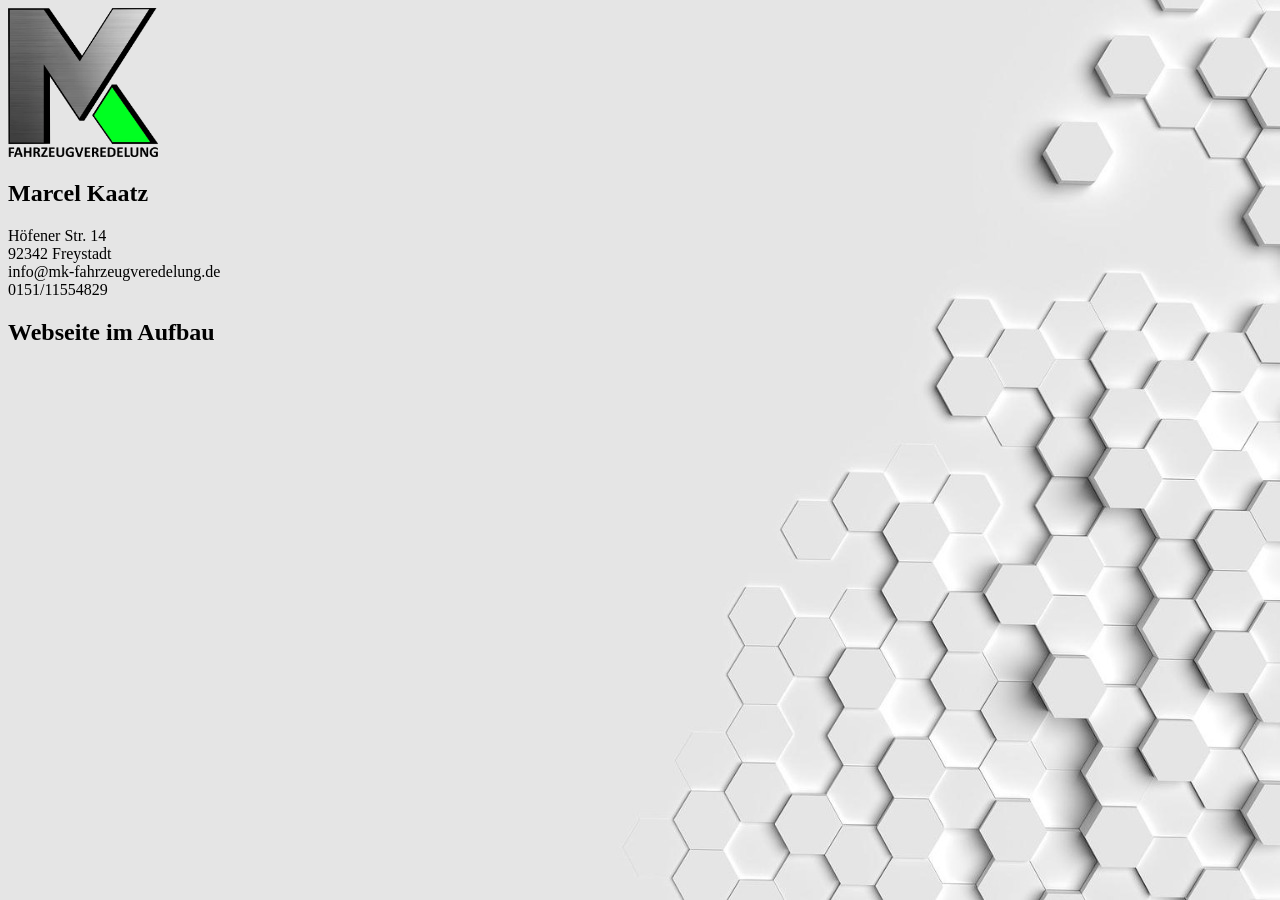
==== index.html @ aec9b7fd "Update index.html" ====
<!doctype html>
<html lang="de">

<head>
  <meta charset="utf-8">
  <meta name="viewport" content="width=device-width, initial-scale=1">
  <title>MK Fahrzeugveredelung</title>
  <link href="css/bootstrap.min.css" rel="stylesheet">
</head>

<body style="background-image: url('img/honeycomb-pattern.jpeg'); background-repeat: no-repeat; background-size: auto;">
  <div class="container mt-5">
    <div class="row">
      <div class="col-12 mb-5">
        <img src="img/mk-logo-copy.webp" alt="" class="img-fluid" style="width:150px;">
      </div>
      <div class="col-12 mt-5">
        <h2>Marcel Kaatz</h2>
        <p>Höfener Str. 14 <br>
        92342 Freystadt <br>
        info@mk-fahrzeugveredelung.de <br>
        0151/11554829 <br>
        </p>
      </div>
      <div class="col-12 mt-5">
        <h2 class="text-muted">Webseite im Aufbau</h2>
          </div>
    </div>
    <script src="js/bootstrap.bundle.min.js"></script>
</body>

</html>
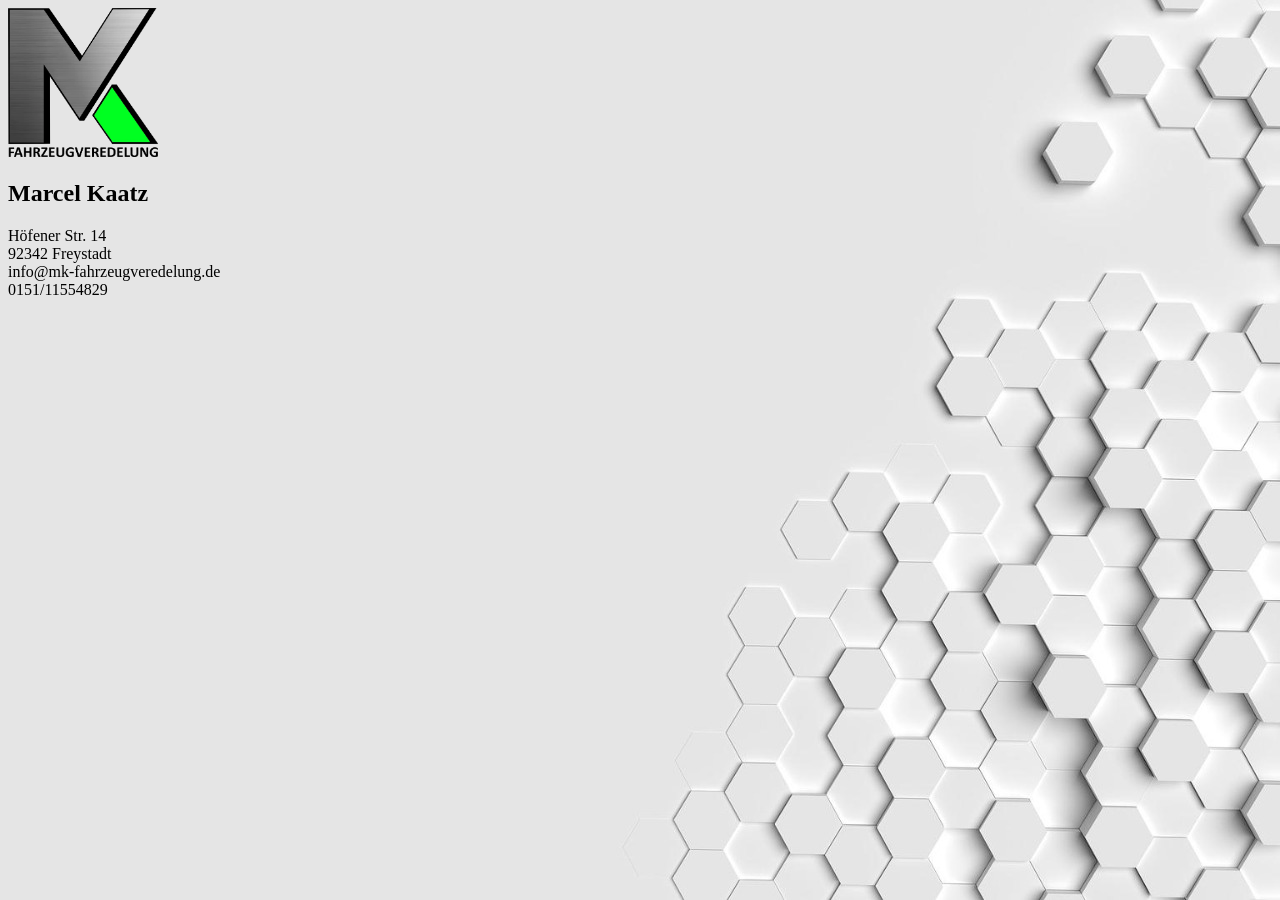
==== commit 6b1e7a16: "aufräumen" ====
--- a/index.html
+++ b/index.html
@@ -12,7 +12,7 @@
   <div class="container mt-5">
     <div class="row">
       <div class="col-12 mb-5">
-        <img src="img/mk-logo-copy.webp" alt="" class="img-fluid" style="width:150px;">
+        <img src="img/mk-logo-small.webp" alt="" class="img-fluid" style="width:150px;">
       </div>
       <div class="col-12 mt-5">
         <h2>Marcel Kaatz</h2>
@@ -22,11 +22,8 @@
         0151/11554829 <br>
         </p>
       </div>
-      <div class="col-12 mt-5">
-        <h2 class="text-muted">Webseite im Aufbau</h2>
-          </div>
     </div>
     <script src="js/bootstrap.bundle.min.js"></script>
 </body>
 
-</html>
+</html>
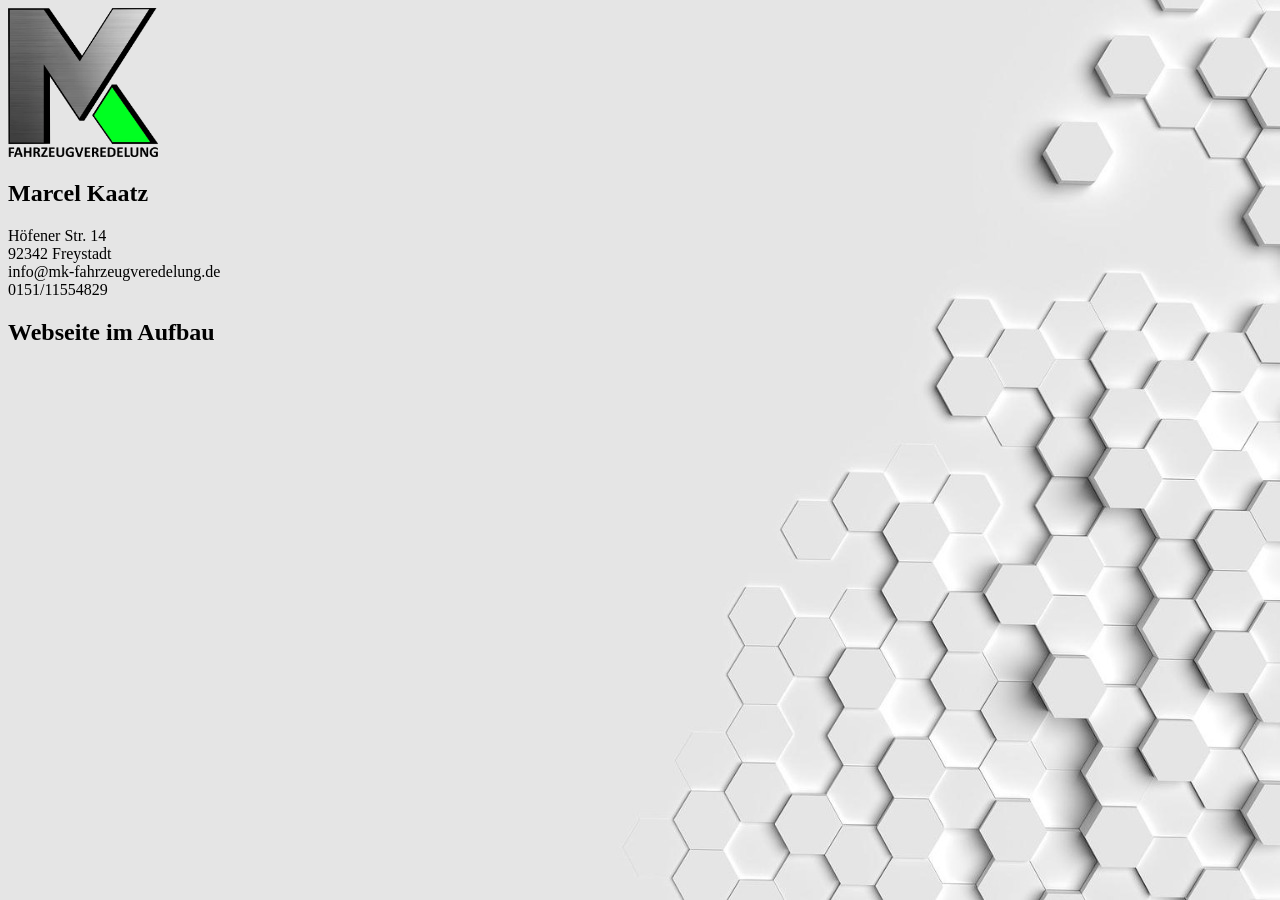
==== commit d964a6e7: "Merge branch 'main' of https://github.com/ansysic/mk-fahrzeugveredelung.de" ====
--- a/index.html
+++ b/index.html
@@ -22,8 +22,11 @@
         0151/11554829 <br>
         </p>
       </div>
+      <div class="col-12 mt-5">
+        <h2 class="text-muted">Webseite im Aufbau</h2>
+          </div>
     </div>
     <script src="js/bootstrap.bundle.min.js"></script>
 </body>
 
-</html>+</html>
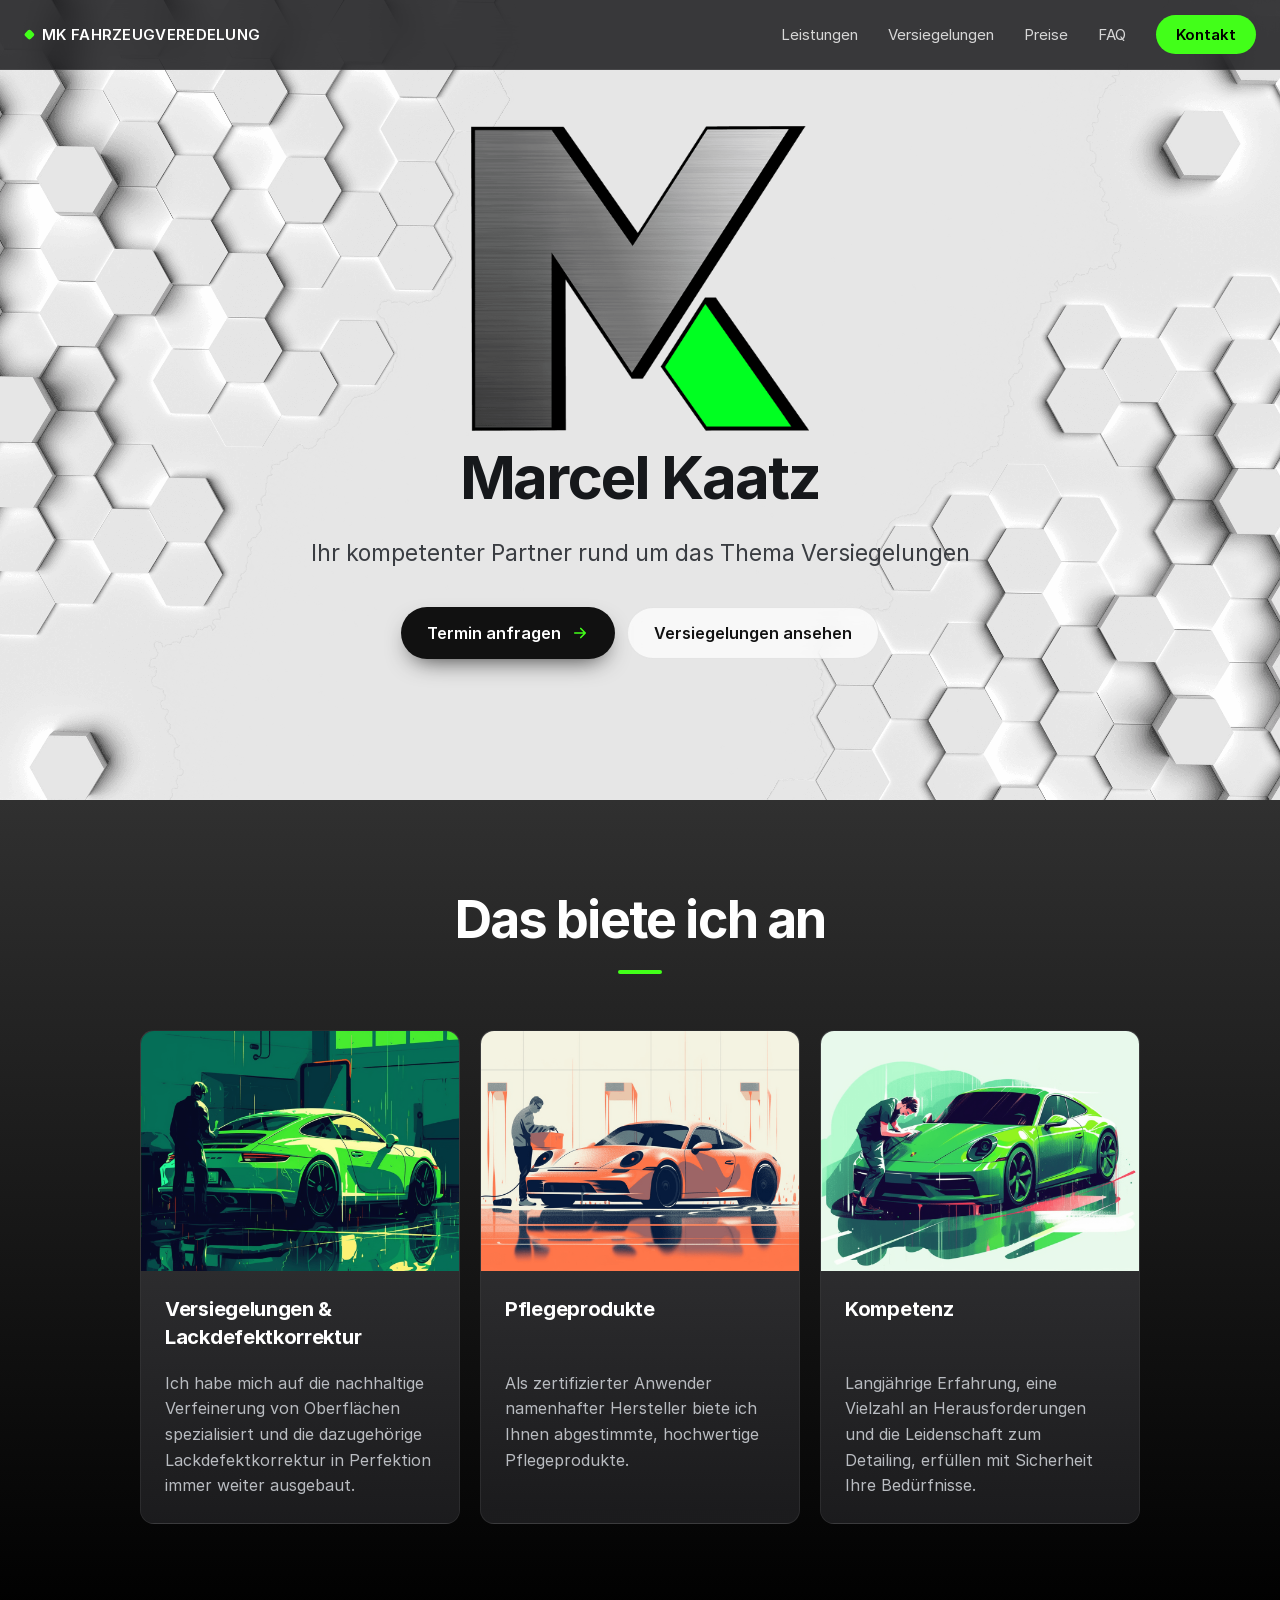
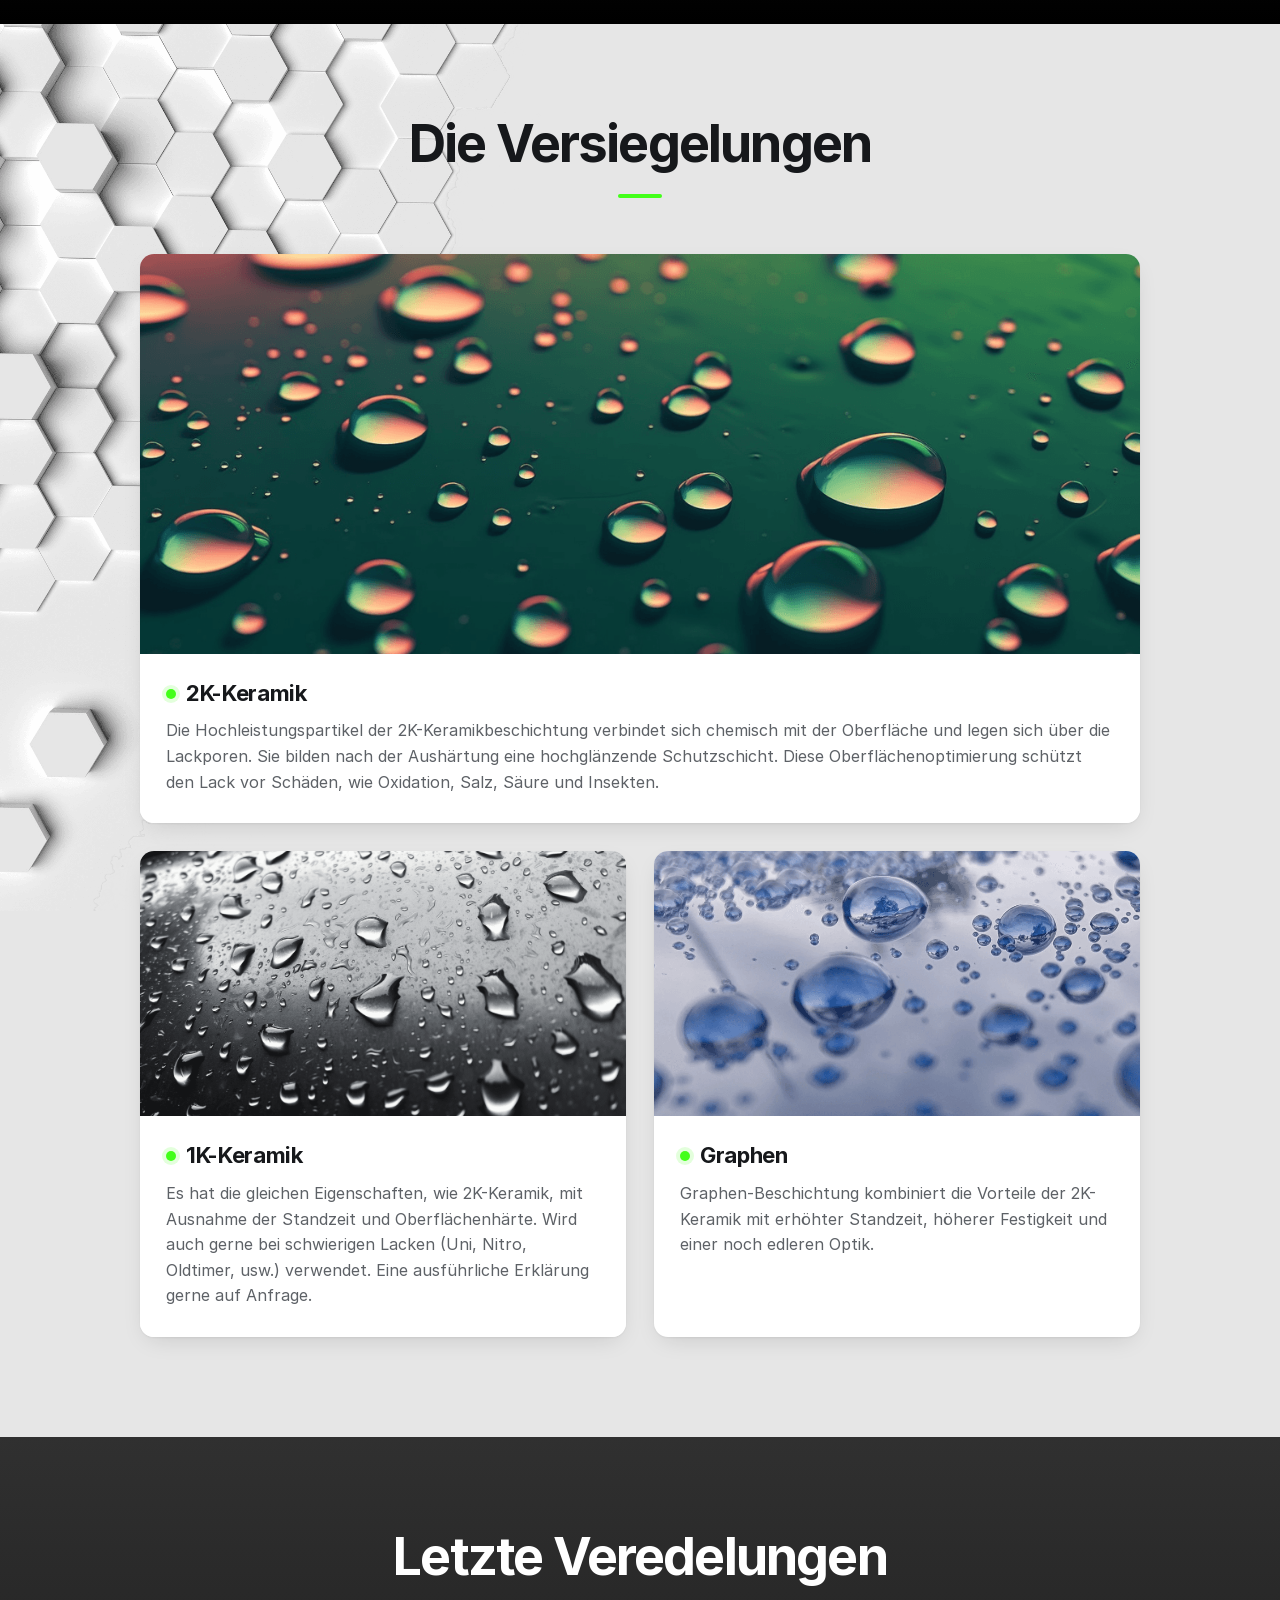
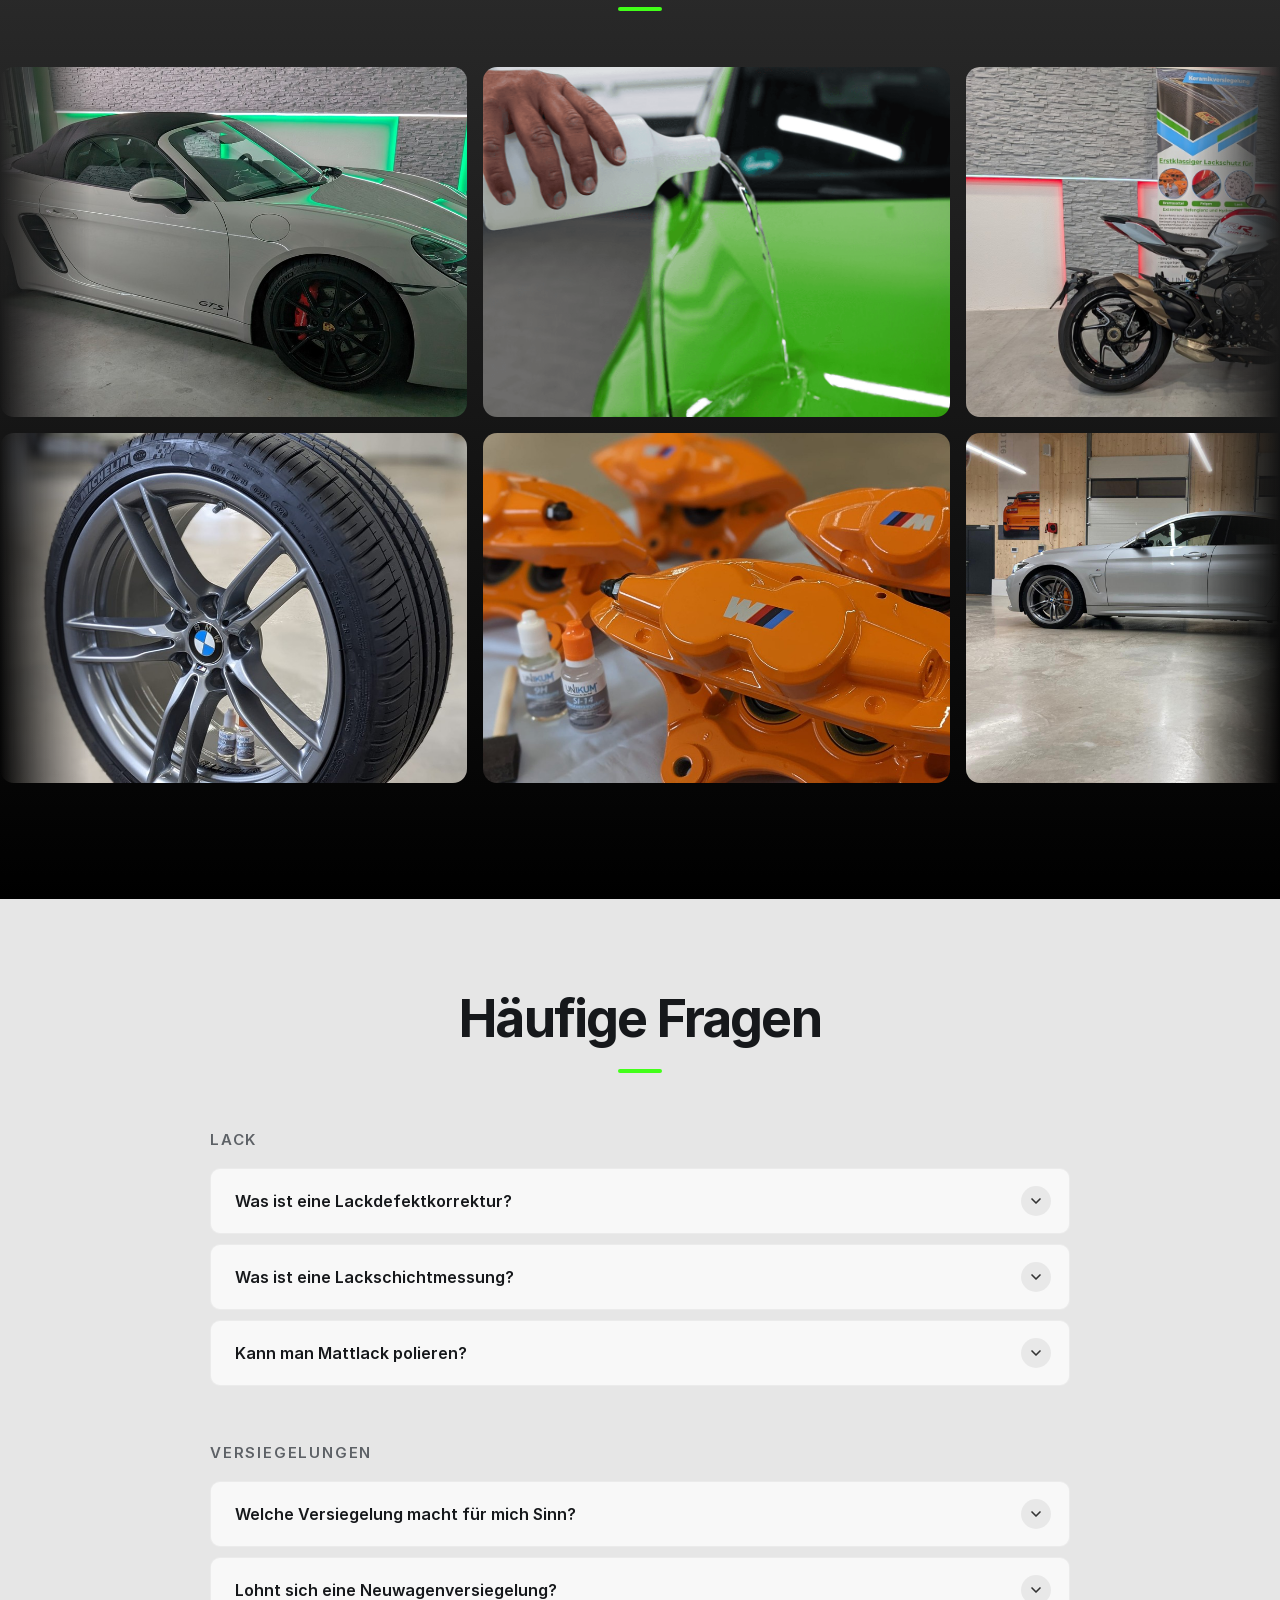
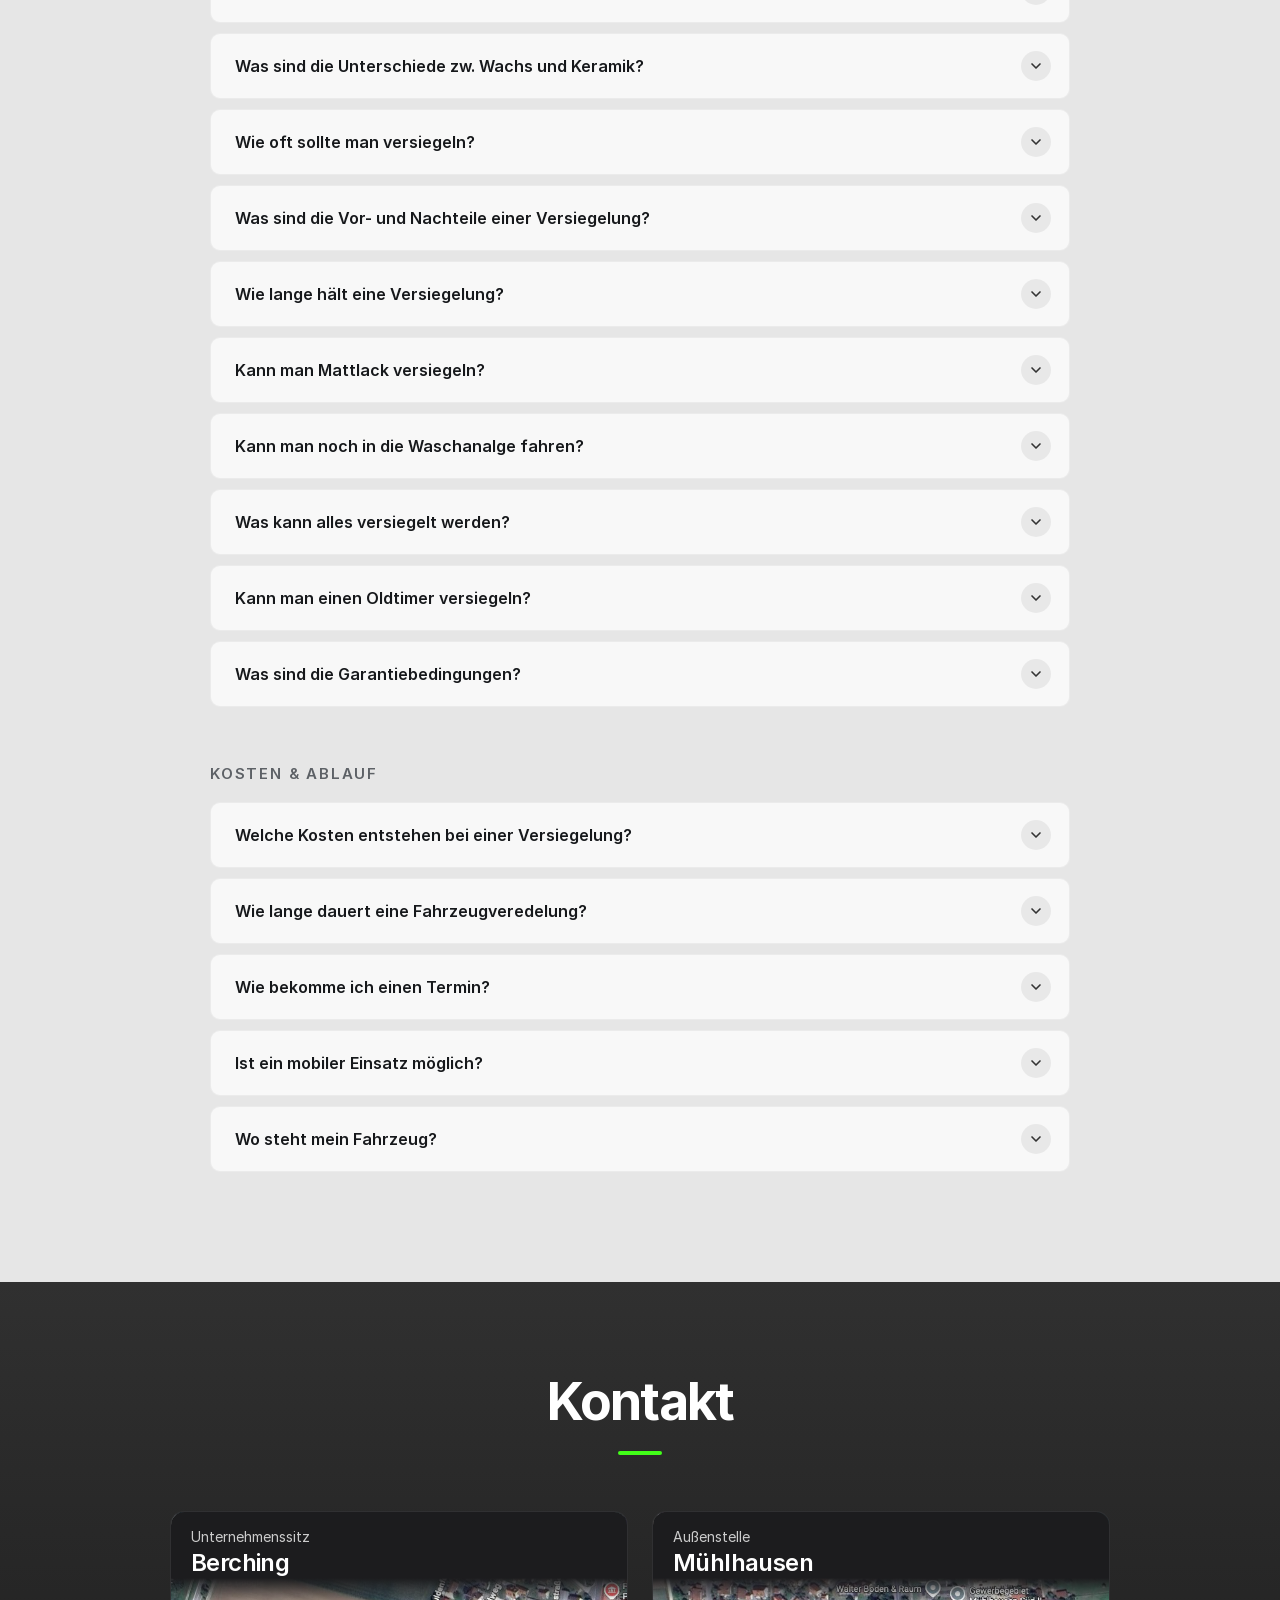
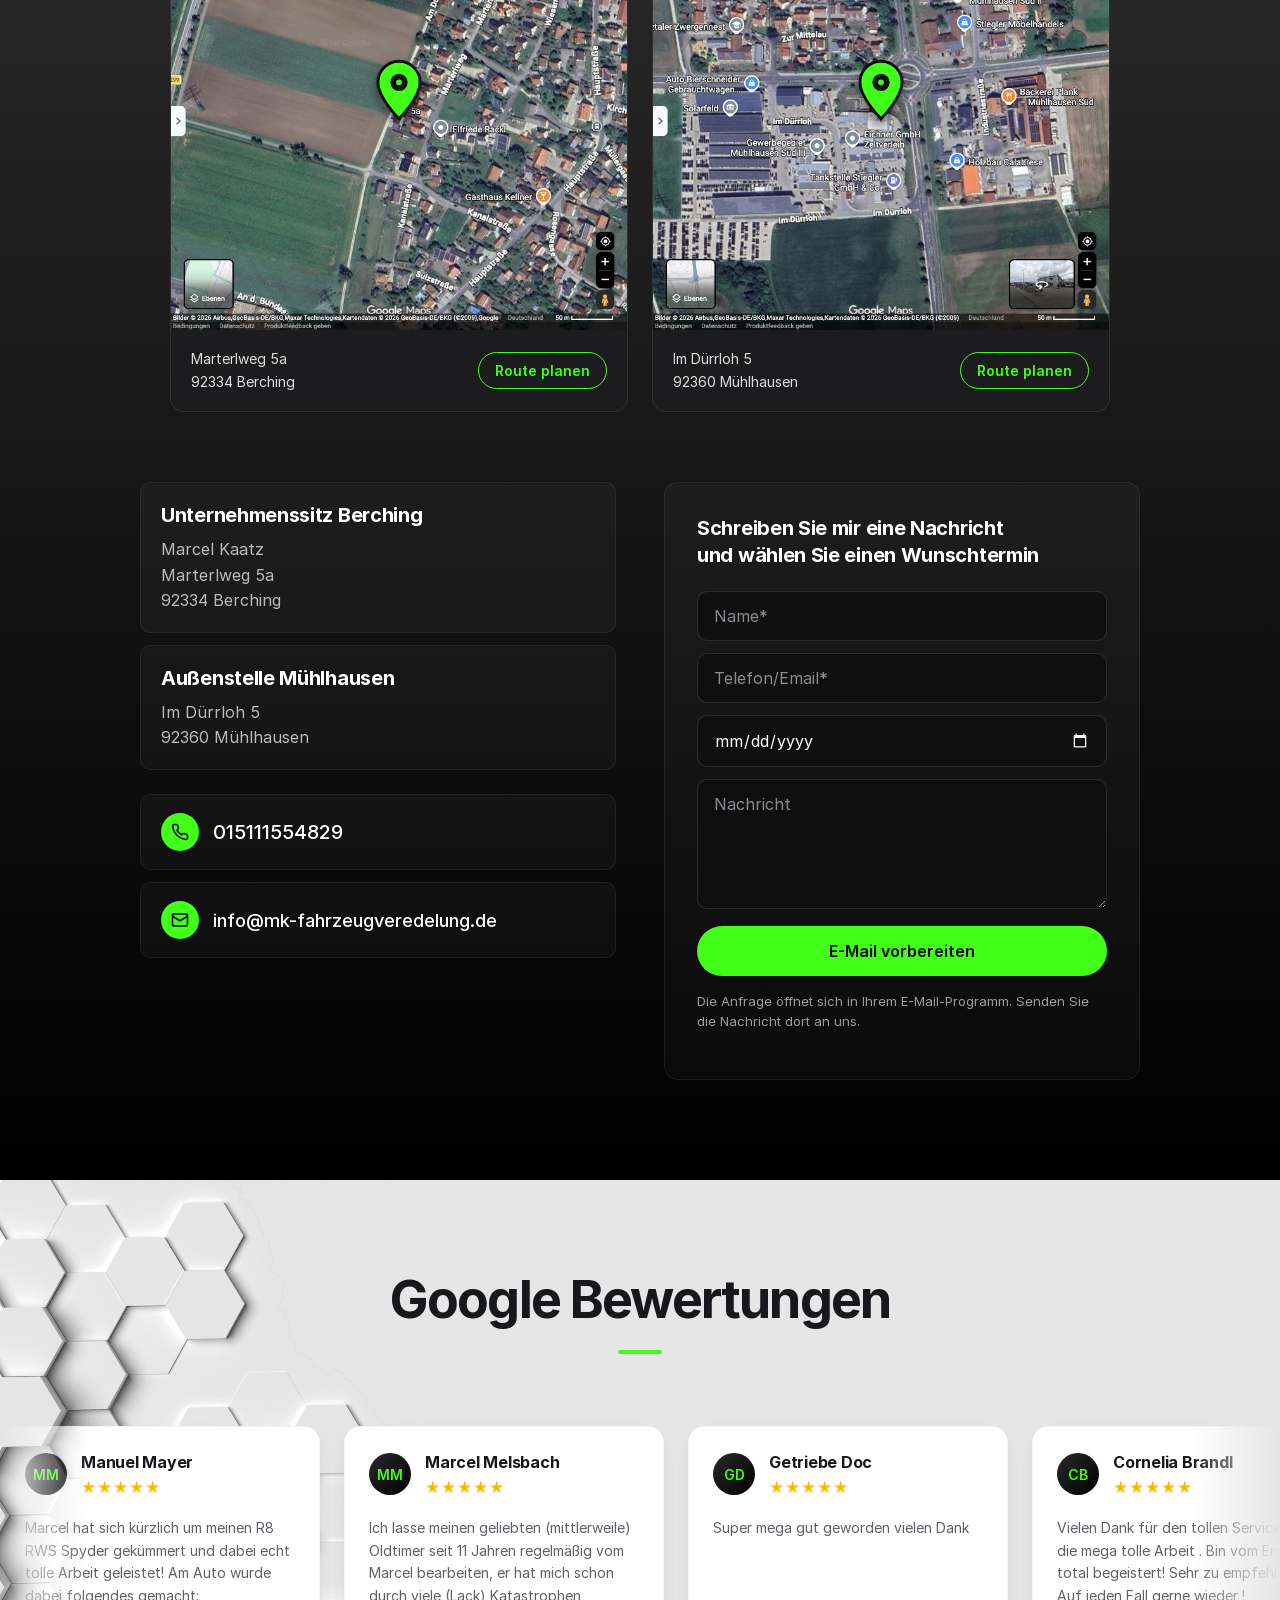
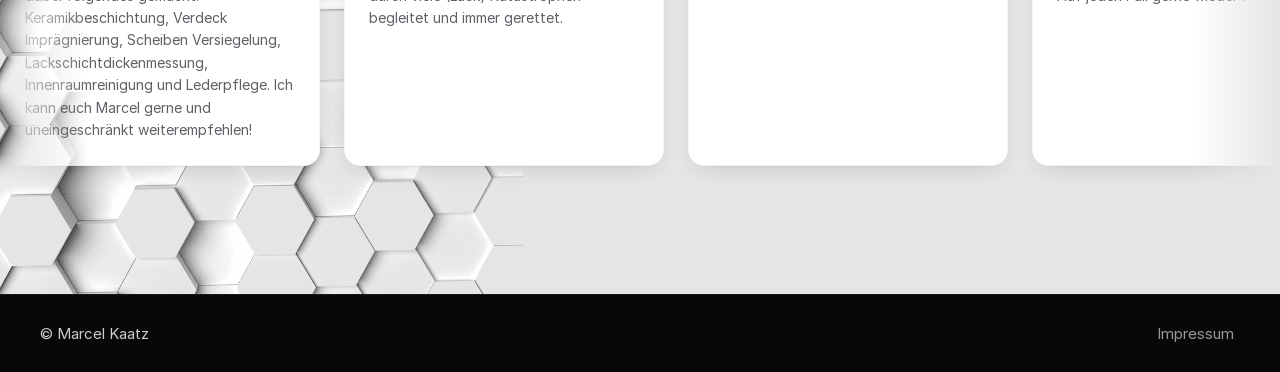
==== commit 9a9c86d9: "Replace old Bootstrap site with modernized MK Fahrzeugveredelung page Static recreation of mk-fahrze" ====
--- a/index.html
+++ b/index.html
@@ -1,32 +1,16 @@
 <!doctype html>
 <html lang="de">
-
-<head>
-  <meta charset="utf-8">
-  <meta name="viewport" content="width=device-width, initial-scale=1">
-  <title>MK Fahrzeugveredelung</title>
-  <link href="css/bootstrap.min.css" rel="stylesheet">
-</head>
-
-<body style="background-image: url('img/honeycomb-pattern.jpeg'); background-repeat: no-repeat; background-size: auto;">
-  <div class="container mt-5">
-    <div class="row">
-      <div class="col-12 mb-5">
-        <img src="img/mk-logo-small.webp" alt="" class="img-fluid" style="width:150px;">
-      </div>
-      <div class="col-12 mt-5">
-        <h2>Marcel Kaatz</h2>
-        <p>Höfener Str. 14 <br>
-        92342 Freystadt <br>
-        info@mk-fahrzeugveredelung.de <br>
-        0151/11554829 <br>
-        </p>
-      </div>
-      <div class="col-12 mt-5">
-        <h2 class="text-muted">Webseite im Aufbau</h2>
-          </div>
-    </div>
-    <script src="js/bootstrap.bundle.min.js"></script>
-</body>
-
+  <head>
+    <meta charset="utf-8">
+    <meta name="viewport" content="width=device-width, initial-scale=1">
+    <meta name="robots" content="noindex, nofollow">
+    <title>MK Fahrzeugveredelung – Marcel Kaatz</title>
+    <meta name="description"
+      content="Ihr kompetenter Partner rund um das Thema Versiegelungen. Lackdefektkorrektur, Keramik- und Graphenbeschichtung von Marcel Kaatz.">
+    <link rel="icon" href="assets/favicon.webp">
+    <link rel="stylesheet" href="styles.css">
+    <link rel="stylesheet" href="modern.css">
+    <script src="app.js" defer></script>
+  </head>
+  <body><a class="skip" href="#main">Zum Inhalt</a><header><a class="brand" href="#start">MK FAHRZEUGVEREDELUNG</a><button class="menu-toggle" aria-label="Menü öffnen" aria-controls="navigation" aria-expanded="false"><span></span><span></span><span></span></button><nav id="navigation" aria-label="Hauptnavigation"><a href="#leistungen">Leistungen</a><a href="#produkte">Versiegelungen</a><a href="#preise">Preise</a><a href="#faq">FAQ</a><a class="contact-button" href="#kontakt">Kontakt</a></nav></header><main id="main"><section class="hero honey" id="start"><div class="hero-content"><img src="assets/lYPiol0EvJ5bVTIWehtzsLumBI.png" alt="MK Fahrzeugveredelung Logo" class="logo" loading="eager" decoding="async"><h1>Marcel Kaatz</h1><p>Ihr kompetenter Partner rund um das Thema Versiegelungen</p><div class="hero-actions"><a class="btn btn-primary" href="#kontakt">Termin anfragen<svg viewBox="0 0 24 24" fill="none" stroke="currentColor" stroke-width="2.2" stroke-linecap="round" stroke-linejoin="round" aria-hidden="true"><path d="M5 12h14M13 6l6 6-6 6"/></svg></a><a class="btn btn-ghost" href="#produkte">Versiegelungen ansehen</a></div></div></section><section class="services dark" id="leistungen"><div class="container"><h2>Das biete ich an</h2><div class="service-grid"><article class="service-card"><img src="assets/WLB1YTSu5GueRPybDPyJEZvN04.png" alt="Versiegelungen &amp; Lackdefektkorrektur" class="" loading="lazy" decoding="async"><div><h3>Versiegelungen & Lackdefektkorrektur</h3><p>Ich habe mich auf die nachhaltige Verfeinerung von Oberflächen spezialisiert und die dazugehörige Lackdefektkorrektur in Perfektion immer weiter ausgebaut.</p></div></article><article class="service-card"><img src="assets/MqXlUYCLmHjBzAP0MtJjx5vH61A.png" alt="Pflegeprodukte" class="" loading="lazy" decoding="async"><div><h3>Pflegeprodukte</h3><p>Als zertifizierter Anwender namenhafter Hersteller biete ich Ihnen abgestimmte, hochwertige Pflegeprodukte.</p></div></article><article class="service-card"><img src="assets/3cdLljDawbe5D8b84ydca7aE.png" alt="Kompetenz" class="" loading="lazy" decoding="async"><div><h3>Kompetenz</h3><p>Langjährige Erfahrung, eine Vielzahl an Herausforderungen und die Leidenschaft zum Detailing, erfüllen mit Sicherheit Ihre Bedürfnisse.</p></div></article></div></div></section><section class="coatings honey" id="produkte"><div class="container"><h2 class="reveal">Die Versiegelungen</h2><div class="coating-grid"><article class="coating-card reveal"><img src="assets/sxAMIyqItShoRiV0JvCkRCBSw.png" alt="2K-Keramik" class="" loading="lazy" decoding="async"><div><h3>2K-Keramik</h3><p>Die Hochleistungspartikel der 2K-Keramikbeschichtung verbindet sich chemisch mit der Oberfläche und legen sich über die Lackporen. Sie bilden nach der Aushärtung eine hochglänzende Schutzschicht. Diese Oberflächenoptimierung schützt den Lack vor Schäden, wie Oxidation, Salz, Säure und Insekten.</p></div></article><article class="coating-card reveal"><img src="assets/0GomhRCAZj7aYgnXIZa9wUAg08c.png" alt="1K-Keramik" class="" loading="lazy" decoding="async"><div><h3>1K-Keramik</h3><p>Es hat die gleichen Eigenschaften, wie 2K-Keramik, mit Ausnahme der Standzeit und Oberflächenhärte. Wird auch gerne bei schwierigen Lacken (Uni, Nitro, Oldtimer, usw.) verwendet. Eine ausführliche Erklärung gerne auf Anfrage.</p></div></article><article class="coating-card reveal"><img src="assets/qigbbzCNBmNKOxgwpmDkmhQLjc.jpg" alt="Graphen" class="" loading="lazy" decoding="async"><div><h3>Graphen</h3><p>Graphen-Beschichtung kombiniert die Vorteile der 2K-Keramik mit erhöhter Standzeit, höherer Festigkeit und einer noch edleren Optik.</p></div></article></div></div></section><section class="gallery dark"><h2 class="reveal">Letzte Veredelungen</h2><div class="gallery-window"><div class="gallery-track "><div class="gallery-set"><button class="gallery-item" data-image="assets/XwQQpOOPvW8k6sPdu6SrqDL2LWo.jpg" aria-label="Fahrzeugveredelung 1 vergrößern"><img src="assets/XwQQpOOPvW8k6sPdu6SrqDL2LWo.jpg" alt="Fahrzeug nach der Veredelung" class="" loading="lazy" decoding="async"></button><button class="gallery-item" data-image="assets/otS4Y8DktCSLNlTebIlo0FuRBMQ.jpg" aria-label="Fahrzeugveredelung 2 vergrößern"><img src="assets/otS4Y8DktCSLNlTebIlo0FuRBMQ.jpg" alt="Fahrzeug nach der Veredelung" class="" loading="lazy" decoding="async"></button><button class="gallery-item" data-image="assets/r6NZO1qWJKyW0P8lovttPfK2JUs.jpg" aria-label="Fahrzeugveredelung 3 vergrößern"><img src="assets/r6NZO1qWJKyW0P8lovttPfK2JUs.jpg" alt="Fahrzeug nach der Veredelung" class="" loading="lazy" decoding="async"></button><button class="gallery-item" data-image="assets/iNE2X4dv1eB0U9kVVLSI5CSXM.jpeg" aria-label="Fahrzeugveredelung 4 vergrößern"><img src="assets/iNE2X4dv1eB0U9kVVLSI5CSXM.jpeg" alt="Fahrzeug nach der Veredelung" class="" loading="lazy" decoding="async"></button><button class="gallery-item" data-image="assets/soBBq1NqTaa1dt626jl5j6xSgos.jpeg" aria-label="Fahrzeugveredelung 5 vergrößern"><img src="assets/soBBq1NqTaa1dt626jl5j6xSgos.jpeg" alt="Fahrzeug nach der Veredelung" class="" loading="lazy" decoding="async"></button><button class="gallery-item" data-image="assets/CMqu4VXoQur1WqGDz2VAyBBC5w.jpg" aria-label="Fahrzeugveredelung 6 vergrößern"><img src="assets/CMqu4VXoQur1WqGDz2VAyBBC5w.jpg" alt="Fahrzeug nach der Veredelung" class="" loading="lazy" decoding="async"></button><button class="gallery-item" data-image="assets/LRp2MeaDlHQXdbh2bmSIjnrTz8.jpeg" aria-label="Fahrzeugveredelung 7 vergrößern"><img src="assets/LRp2MeaDlHQXdbh2bmSIjnrTz8.jpeg" alt="Fahrzeug nach der Veredelung" class="" loading="lazy" decoding="async"></button></div><div class="gallery-set" aria-hidden="true" inert><button class="gallery-item" data-image="assets/XwQQpOOPvW8k6sPdu6SrqDL2LWo.jpg" aria-label="Fahrzeugveredelung 1 vergrößern"><img src="assets/XwQQpOOPvW8k6sPdu6SrqDL2LWo.jpg" alt="Fahrzeug nach der Veredelung" class="" loading="lazy" decoding="async"></button><button class="gallery-item" data-image="assets/otS4Y8DktCSLNlTebIlo0FuRBMQ.jpg" aria-label="Fahrzeugveredelung 2 vergrößern"><img src="assets/otS4Y8DktCSLNlTebIlo0FuRBMQ.jpg" alt="Fahrzeug nach der Veredelung" class="" loading="lazy" decoding="async"></button><button class="gallery-item" data-image="assets/r6NZO1qWJKyW0P8lovttPfK2JUs.jpg" aria-label="Fahrzeugveredelung 3 vergrößern"><img src="assets/r6NZO1qWJKyW0P8lovttPfK2JUs.jpg" alt="Fahrzeug nach der Veredelung" class="" loading="lazy" decoding="async"></button><button class="gallery-item" data-image="assets/iNE2X4dv1eB0U9kVVLSI5CSXM.jpeg" aria-label="Fahrzeugveredelung 4 vergrößern"><img src="assets/iNE2X4dv1eB0U9kVVLSI5CSXM.jpeg" alt="Fahrzeug nach der Veredelung" class="" loading="lazy" decoding="async"></button><button class="gallery-item" data-image="assets/soBBq1NqTaa1dt626jl5j6xSgos.jpeg" aria-label="Fahrzeugveredelung 5 vergrößern"><img src="assets/soBBq1NqTaa1dt626jl5j6xSgos.jpeg" alt="Fahrzeug nach der Veredelung" class="" loading="lazy" decoding="async"></button><button class="gallery-item" data-image="assets/CMqu4VXoQur1WqGDz2VAyBBC5w.jpg" aria-label="Fahrzeugveredelung 6 vergrößern"><img src="assets/CMqu4VXoQur1WqGDz2VAyBBC5w.jpg" alt="Fahrzeug nach der Veredelung" class="" loading="lazy" decoding="async"></button><button class="gallery-item" data-image="assets/LRp2MeaDlHQXdbh2bmSIjnrTz8.jpeg" aria-label="Fahrzeugveredelung 7 vergrößern"><img src="assets/LRp2MeaDlHQXdbh2bmSIjnrTz8.jpeg" alt="Fahrzeug nach der Veredelung" class="" loading="lazy" decoding="async"></button></div></div></div><div class="gallery-window"><div class="gallery-track reverse"><div class="gallery-set"><button class="gallery-item" data-image="assets/MYBSIAazP7o2SzW5NUPzJsYEKI.jpeg" aria-label="Fahrzeugveredelung 8 vergrößern"><img src="assets/MYBSIAazP7o2SzW5NUPzJsYEKI.jpeg" alt="Fahrzeug nach der Veredelung" class="" loading="lazy" decoding="async"></button><button class="gallery-item" data-image="assets/D0Zoy6B1YbjJcM09gCXt2bfvSk.jpeg" aria-label="Fahrzeugveredelung 9 vergrößern"><img src="assets/D0Zoy6B1YbjJcM09gCXt2bfvSk.jpeg" alt="Fahrzeug nach der Veredelung" class="" loading="lazy" decoding="async"></button><button class="gallery-item" data-image="assets/VG6XzdZC0V3N2g6vWedgpoZks.jpeg" aria-label="Fahrzeugveredelung 10 vergrößern"><img src="assets/VG6XzdZC0V3N2g6vWedgpoZks.jpeg" alt="Fahrzeug nach der Veredelung" class="" loading="lazy" decoding="async"></button><button class="gallery-item" data-image="assets/6HIPshToE4t1GnzdojVzKo8ASVM.jpg" aria-label="Fahrzeugveredelung 11 vergrößern"><img src="assets/6HIPshToE4t1GnzdojVzKo8ASVM.jpg" alt="Fahrzeug nach der Veredelung" class="" loading="lazy" decoding="async"></button><button class="gallery-item" data-image="assets/h1iEAYLNM6Qe1mlRmsC7ubmUI.jpeg" aria-label="Fahrzeugveredelung 12 vergrößern"><img src="assets/h1iEAYLNM6Qe1mlRmsC7ubmUI.jpeg" alt="Fahrzeug nach der Veredelung" class="" loading="lazy" decoding="async"></button><button class="gallery-item" data-image="assets/geQQcV83LbrKrCWx0maOvZsork.jpeg" aria-label="Fahrzeugveredelung 13 vergrößern"><img src="assets/geQQcV83LbrKrCWx0maOvZsork.jpeg" alt="Fahrzeug nach der Veredelung" class="" loading="lazy" decoding="async"></button></div><div class="gallery-set" aria-hidden="true" inert><button class="gallery-item" data-image="assets/MYBSIAazP7o2SzW5NUPzJsYEKI.jpeg" aria-label="Fahrzeugveredelung 8 vergrößern"><img src="assets/MYBSIAazP7o2SzW5NUPzJsYEKI.jpeg" alt="Fahrzeug nach der Veredelung" class="" loading="lazy" decoding="async"></button><button class="gallery-item" data-image="assets/D0Zoy6B1YbjJcM09gCXt2bfvSk.jpeg" aria-label="Fahrzeugveredelung 9 vergrößern"><img src="assets/D0Zoy6B1YbjJcM09gCXt2bfvSk.jpeg" alt="Fahrzeug nach der Veredelung" class="" loading="lazy" decoding="async"></button><button class="gallery-item" data-image="assets/VG6XzdZC0V3N2g6vWedgpoZks.jpeg" aria-label="Fahrzeugveredelung 10 vergrößern"><img src="assets/VG6XzdZC0V3N2g6vWedgpoZks.jpeg" alt="Fahrzeug nach der Veredelung" class="" loading="lazy" decoding="async"></button><button class="gallery-item" data-image="assets/6HIPshToE4t1GnzdojVzKo8ASVM.jpg" aria-label="Fahrzeugveredelung 11 vergrößern"><img src="assets/6HIPshToE4t1GnzdojVzKo8ASVM.jpg" alt="Fahrzeug nach der Veredelung" class="" loading="lazy" decoding="async"></button><button class="gallery-item" data-image="assets/h1iEAYLNM6Qe1mlRmsC7ubmUI.jpeg" aria-label="Fahrzeugveredelung 12 vergrößern"><img src="assets/h1iEAYLNM6Qe1mlRmsC7ubmUI.jpeg" alt="Fahrzeug nach der Veredelung" class="" loading="lazy" decoding="async"></button><button class="gallery-item" data-image="assets/geQQcV83LbrKrCWx0maOvZsork.jpeg" aria-label="Fahrzeugveredelung 13 vergrößern"><img src="assets/geQQcV83LbrKrCWx0maOvZsork.jpeg" alt="Fahrzeug nach der Veredelung" class="" loading="lazy" decoding="async"></button></div></div></div></section><section class="faq" id="faq"><div class="container"><h2 class="reveal">Häufige Fragen</h2><div class="faq-group" ><h3 class="group-title reveal">Lack</h3><details><summary>Was ist eine Lackdefektkorrektur?</summary><div class="answer">Unter &quot;Lackdefektkorrektur&quot; versteht man das Bearbeiten des Klarlacks mit mehr oder weniger schleifenden Methoden, um den Lack in (meist) mehreren Poliergängen von Defekten (Kratzer, Hologrammen, Verschleifungen usw.) zu befreien.</div></details><details><summary>Was ist eine Lackschichtmessung?</summary><div class="answer">Wir messen mit dem NexPTG die Lackdicke in μm (Mikrometer). Dabei erkennt das Gerät, welches Metall sich darunter verbirgt (Aluminium, Stahl oder Stahl + Verzinkung) und ob es sich um die originale Lackschicht handelt. Die Standard-Lackdicke ab Werk beträgt maximal 150 μm.<br><br>Ein ausführliches Protokoll kann gerne an Sie ausgehändigt werden.</div></details><details><summary>Kann man Mattlack polieren?</summary><div class="answer">Nein. Fahrzeuge mit Mattlackierung dürfen nicht poliert werden. Durch das Polieren erhält der Lack eine glänzende Oberfläche.</div></details></div><div class="faq-group" ><h3 class="group-title reveal">Versiegelungen</h3><details><summary>Welche Versiegelung macht für mich Sinn?</summary><div class="answer">Diese Frage würde ich gerne mit Ihnen persönlich abklären, da es viele Faktoren im Vorfeld abzuklären gilt. Abgestimmt mit Ihren Bedürfnissen finden wir die richtige Versiegelung für Sie.</div></details><details><summary>Lohnt sich eine Neuwagenversiegelung?</summary><div class="answer">Klar, egal ob Wachs oder Keramik, man möchte ja seinen neuen Wagen auch schützen und pflegen.</div></details><details><summary>Was sind die Unterschiede zw. Wachs und Keramik?</summary><div class="answer">Der große Unterschied ist, dass ein Wachs auf dem Lack aufliegt, während eine Keramikversiegelung sich durch eine chemische Reaktion fest mit dem Lack verbindet. Daher haben beide auch sehr unterschiedliche Standzeiten und Wirkungen.</div></details><details><summary>Wie oft sollte man versiegeln?</summary><div class="answer">Dies hängt von mehreren Faktoren ab:<br>Fahrleistung/Pflege/Waschanlagenauto usw.<br>Und hier sollte man auch unterscheiden, ob das Fahrzeug keramisch oder mit Wachs versiegelt ist.<br>Wachs würde ich jedes halbe Jahr auffrischen, Keramik je nach Bedarf (1-3 Jahre).</div></details><details><summary>Was sind die Vor- und Nachteile einer Versiegelung?</summary><div class="answer">Allgemein:<br><br>-Leichtere Reinigung des Fahrzeugs<br>-Resistenter gegen Vogelkot<br>-Insekteneinschläge lassen sich leichter entfernen<br>-Schöner Glanz<br><br>Vorteile bei Keramik:<br>-UV-beständig<br>-Härteste Versiegelungsart<br>-Chemische Verbindung mit dem Lack<br>-Standzeiten über 2-3 Jahre möglich (je nach Pflege/Beanspruchung)<br>-Kunststoffteile können mitversiegelt werden<br><br>Nachteile Keramik:<br>-Preisintensivste Versiegelungsart</div></details><details><summary>Wie lange hält eine Versiegelung?</summary><div class="answer">Das entscheiden Sie, egal ob Wachs oder Keramik, die Pflege danach entscheidet die Standzeit.<br><br>Aber keine Sorge, ich berate Sie ausführlich darüber. Und auch nach getaner Arbeit bin ich weiterhin erreichbar für Sie bei offenen Fragen und Anregungen.</div></details><details><summary>Kann man Mattlack versiegeln?</summary><div class="answer">Ja</div></details><details><summary>Kann man noch in die Waschanalge fahren?</summary><div class="answer">Klar, jedoch verringert sich die Standzeit durch die mechanische Wirkung der Waschbürsten und der dazugehörigen Waschchemie.</div></details><details><summary>Was kann alles versiegelt werden?</summary><div class="answer">Lack<br>GFK<br>Scheiben<br>Felgen<br>Bremssättel <br>Stoffverdeck</div></details><details><summary>Kann man einen Oldtimer versiegeln?</summary><div class="answer">Na klar, es ist zum Teil aufwändiger, aber lohnt sich in der Regel auf jeden Fall. Die passende Versiegelung wird vor Ort mit Ihnen bestimmt und auch fachmännisch umgesetzt</div></details><details><summary>Was sind die Garantiebedingungen?</summary><div class="answer">Kurz und knapp: Ich gebe KEINE Garantie auf meine Versiegelungen, da nicht ich, sondern der Kunde für die Standzeit verantwortlich ist!<br><br>In der Regel hält eine Keramik aber zwischen 20.000-40.000 km / 2-5 Jahre. Diese Angaben sind kein Versprechen, sondern selbst getestete und von Kunden beschriebene Angaben!!!<br><br>Ich stehe hinter meiner Arbeit, und falls mal etwas nicht stimmen sollte mit der Versiegelung, bitte einfach Bescheid geben. Lösungen entstehen durch richtige Kommunikation.</div></details></div><div class="faq-group" id="preise"><h3 class="group-title reveal">Kosten & Ablauf</h3><details><summary>Welche Kosten entstehen bei einer Versiegelung?</summary><div class="answer">Es ist abhängig von der Leistung und Versiegelung, die Sie haben möchten.<br><br>Dieses Thema wird bei der ersten Besichtigung ausführlich besprochen und mit Ihren Wünschen abgeglichen.</div></details><details><summary>Wie lange dauert eine Fahrzeugveredelung?</summary><div class="answer">Das richtet sich nach den Wünschen des Kunden und der dazugehörigen Versiegelung.<br>Eine Keramikversiegelung kann ca. 2-3 Tage in Anspruch nehmen.</div></details><details><summary>Wie bekomme ich einen Termin?</summary><div class="answer">Einfach anrufen oder per WhatsApp schreiben.<br>Natürlich können Sie auch das Kontaktformular weiter unten nutzen.</div></details><details><summary>Ist ein mobiler Einsatz möglich?</summary><div class="answer">Selbstverständlich, Gegebenheiten müssen aber vor Ort geprüft werden.</div></details><details><summary>Wo steht mein Fahrzeug?</summary><div class="answer">Ihr Fahrzeug steht in einer abgesperrten, videoüberwachten Halle.</div></details></div></div></section><section class="contact dark" id="kontakt"><div class="container"><h2 class="reveal">Kontakt</h2><div class="location-maps reveal"><figure class="location-map" data-location="berching"><a class="map-view" href="https://www.google.com/maps/search/?api=1&amp;query=Marterlweg+5a%2C+92334+Berching" target="_blank" rel="noopener" aria-label="Unternehmenssitz Berching in Google Maps öffnen"><img src="assets/map-berching.jpg" alt="Google Maps Satellitenansicht: Marterlweg 5a, 92334 Berching" width="720" height="660" loading="lazy" decoding="async"><span class="location-caption"><span>Unternehmenssitz</span><strong>Berching</strong></span><span class="brand-map-marker" aria-hidden="true"><svg viewBox="0 0 48 64" aria-hidden="true"><path d="M24 2C11.9 2 2 11.9 2 24c0 16 22 38 22 38s22-22 22-38C46 11.9 36.1 2 24 2Z" fill="#42ff19" stroke="#111" stroke-width="3"/><circle cx="24" cy="24" r="9" fill="#111"/><circle cx="24" cy="24" r="3" fill="#42ff19"/></svg></span></a><figcaption><p>Marterlweg 5a<br>92334 Berching</p><a class="route-link" href="https://www.google.com/maps/dir/?api=1&amp;destination=Marterlweg+5a%2C+92334+Berching" target="_blank" rel="noopener">Route planen</a></figcaption></figure><figure class="location-map" data-location="muehlhausen"><a class="map-view" href="https://www.google.com/maps/search/?api=1&amp;query=Im+D%C3%BCrrloh+5%2C+92360+M%C3%BChlhausen" target="_blank" rel="noopener" aria-label="Außenstelle Mühlhausen in Google Maps öffnen"><img src="assets/map-muehlhausen.jpg" alt="Google Maps Satellitenansicht: Im Dürrloh 5, 92360 Mühlhausen" width="720" height="660" loading="lazy" decoding="async"><span class="location-caption"><span>Außenstelle</span><strong>Mühlhausen</strong></span><span class="brand-map-marker" aria-hidden="true"><svg viewBox="0 0 48 64" aria-hidden="true"><path d="M24 2C11.9 2 2 11.9 2 24c0 16 22 38 22 38s22-22 22-38C46 11.9 36.1 2 24 2Z" fill="#42ff19" stroke="#111" stroke-width="3"/><circle cx="24" cy="24" r="9" fill="#111"/><circle cx="24" cy="24" r="3" fill="#42ff19"/></svg></span></a><figcaption><p>Im Dürrloh 5<br>92360 Mühlhausen</p><a class="route-link" href="https://www.google.com/maps/dir/?api=1&amp;destination=Im+D%C3%BCrrloh+5%2C+92360+M%C3%BChlhausen" target="_blank" rel="noopener">Route planen</a></figcaption></figure></div><div class="contact-grid"><div class="addresses reveal"><a href="https://www.google.com/maps/search/?api=1&amp;query=Marterlweg+5a%2C+92334+Berching" target="_blank" rel="noopener"><h3>Unternehmenssitz Berching</h3><p>Marcel Kaatz<br>Marterlweg 5a<br>92334 Berching</p></a><a href="https://www.google.com/maps/search/?api=1&amp;query=Im+D%C3%BCrrloh+5%2C+92360+M%C3%BChlhausen" target="_blank" rel="noopener"><h3>Außenstelle Mühlhausen</h3><p>Im Dürrloh 5<br>92360 Mühlhausen</p></a><a class="phone" href="tel:015111554829"><span class="contact-icon" aria-hidden="true"><svg viewBox="0 0 24 24" fill="none" stroke="currentColor" stroke-width="2" stroke-linecap="round" stroke-linejoin="round"><path d="M22 16.9v3a2 2 0 0 1-2.2 2 19.8 19.8 0 0 1-8.6-3.1 19.5 19.5 0 0 1-6-6A19.8 19.8 0 0 1 2.1 4.2 2 2 0 0 1 4.1 2h3a2 2 0 0 1 2 1.7c.1.9.4 1.8.7 2.7a2 2 0 0 1-.5 2.1L8 9.8a16 16 0 0 0 6 6l1.3-1.3a2 2 0 0 1 2.1-.4c.9.3 1.8.6 2.7.7a2 2 0 0 1 1.7 2z"/></svg></span>015111554829</a><a class="email" href="mailto:info@mk-fahrzeugveredelung.de"><span class="contact-icon" aria-hidden="true"><svg viewBox="0 0 24 24" fill="none" stroke="currentColor" stroke-width="2" stroke-linecap="round" stroke-linejoin="round"><rect x="2" y="4" width="20" height="16" rx="2"/><path d="m22 7-10 6L2 7"/></svg></span>info@mk-fahrzeugveredelung.de</a></div><div class="form-wrap reveal"><h3>Schreiben Sie mir eine Nachricht<br>und wählen Sie einen Wunschtermin</h3><form id="contact-form"><label class="sr-only" for="name">Name</label><input id="name" name="name" placeholder="Name*" autocomplete="name" required maxlength="100"><label class="sr-only" for="contact">Telefon oder Email</label><input id="contact" name="contact" placeholder="Telefon/Email*" autocomplete="email" required maxlength="150"><label class="sr-only" for="date">Wunschtermin</label><input id="date" type="date" name="date" aria-label="Wunschtermin"><label class="sr-only" for="message">Nachricht</label><textarea id="message" name="message" placeholder="Nachricht" maxlength="5000"></textarea><button class="submit" type="submit">E-Mail vorbereiten</button><p class="form-note">Die Anfrage öffnet sich in Ihrem E-Mail-Programm. Senden Sie die Nachricht dort an uns.</p><p id="form-status" role="status"></p></form></div></div></div></section><section class="reviews honey"><h2 class="reveal">Google Bewertungen</h2><div class="reviews-window"><div class="reviews-track"><div class="reviews-set"><article class="review-card"><div class="review-header"><span class="avatar">MM</span><div><h3>Manuel Mayer</h3><div class="stars" aria-label="5 von 5 Sternen">★★★★★</div></div></div><p>Marcel hat sich kürzlich um meinen R8 RWS Spyder gekümmert und dabei echt tolle Arbeit geleistet!  Am Auto wurde dabei folgendes gemacht: Keramikbeschichtung, Verdeck Imprägnierung, Scheiben Versiegelung, Lackschichtdickenmessung, Innenraumreinigung und Lederpflege.  Ich kann euch Marcel gerne und uneingeschränkt weiterempfehlen!</p></article><article class="review-card"><div class="review-header"><span class="avatar">MM</span><div><h3>Marcel Melsbach</h3><div class="stars" aria-label="5 von 5 Sternen">★★★★★</div></div></div><p>Ich lasse meinen geliebten (mittlerweile) Oldtimer seit 11 Jahren regelmäßig vom Marcel bearbeiten, er hat mich schon durch viele (Lack) Katastrophen begleitet und immer gerettet.</p></article><article class="review-card"><div class="review-header"><span class="avatar">GD</span><div><h3>Getriebe Doc</h3><div class="stars" aria-label="5 von 5 Sternen">★★★★★</div></div></div><p>Super mega gut geworden vielen Dank</p></article><article class="review-card"><div class="review-header"><span class="avatar">CB</span><div><h3>Cornelia Brandl</h3><div class="stars" aria-label="5 von 5 Sternen">★★★★★</div></div></div><p>Vielen Dank für den tollen Service und die mega tolle Arbeit . Bin vom Ergebnis total begeistert! Sehr zu empfehlen ! Auf jeden Fall gerne wieder !</p></article><article class="review-card"><div class="review-header"><span class="avatar">FO</span><div><h3>Ferley Ospina Valen...</h3><div class="stars" aria-label="5 von 5 Sternen">★★★★★</div></div></div><p>Ein sehr erfahrener Mann der sein Handwerk meistert wie kein anderer. Kann ich jedem nur ans Herz legen, wenn man auf Qualität Wert legt. Besonders begeistert bin ich von der Kommunikation sowie von der Kundenorientierung von Marcel...</p></article><article class="review-card"><div class="review-header"><span class="avatar">AS</span><div><h3>andreas sprengnagel</h3><div class="stars" aria-label="5 von 5 Sternen">★★★★★</div></div></div><p>Sehr informative Schulung über die Polier und Beschichtungstechnik</p></article><article class="review-card"><div class="review-header"><span class="avatar">TS</span><div><h3>tstst sts</h3><div class="stars" aria-label="5 von 5 Sternen">★★★★★</div></div></div><p>Top!!. Gerne jederzeit wieder!. Total freundlich und eine sehr gute Arbeit. Habe das Volle Programm genommen (Keramik inkl. Felgen + Bremssättel + Das gesamte Auto.! Die Veränderung wie es davor war und danach ist der Hammer. Empfehle auf alle fälle weiter bei ihm die Veredelung zu machen...</p></article><article class="review-card"><div class="review-header"><span class="avatar">M</span><div><h3>Margarete</h3><div class="stars" aria-label="5 von 5 Sternen">★★★★★</div></div></div><p>Unsere Auto bekam  eine Keramikbeschichtung. Es bestanden zunächst Bedenken, ob dies bei einem Neuwagen überhaupt Sinn macht, aber wir wurden eines Besseren belehrt. Nicht nur, dass der Wagen  nach der Behandlung auch an den Stellen, die nur schwer zugänglich sind glänzt und blinkt...</p></article><article class="review-card"><div class="review-header"><span class="avatar">HL</span><div><h3>Harry Lewe</h3><div class="stars" aria-label="5 von 5 Sternen">★★★★★</div></div></div><p>Haben unseren geliebten Oldtimer in diese professionellen Hände gegeben und waren mehr als zufrieden mit dem Ergebnis! Das Auto wurde bei uns zu Hause poliert und zweifach keramikversiegelt. Wir wurden über die einzelnen Arbeitsschritte sowie die schwierigen Stellen des Lacks ausführlich beraten...</p></article><article class="review-card"><div class="review-header"><span class="avatar">W</span><div><h3>werkstattdesboesen...</h3><div class="stars" aria-label="5 von 5 Sternen">★★★★★</div></div></div><p>Sehr saubere Arbeit, bis ins Detail! Keramik Versiegelungen level endgegner 👍🏻 Vielen Dank Marcel</p></article><article class="review-card"><div class="review-header"><span class="avatar">JH</span><div><h3>Julian Hofmann</h3><div class="stars" aria-label="5 von 5 Sternen">★★★★★</div></div></div><p>Netter sympathischer Kontakt. Saubere und ausführliche Arbeitsweise. Guter Lehrgangsleiter mit reichlich Erfahrung.</p></article></div><div class="reviews-set" aria-hidden="true" inert><article class="review-card"><div class="review-header"><span class="avatar">MM</span><div><h3>Manuel Mayer</h3><div class="stars" aria-label="5 von 5 Sternen">★★★★★</div></div></div><p>Marcel hat sich kürzlich um meinen R8 RWS Spyder gekümmert und dabei echt tolle Arbeit geleistet!  Am Auto wurde dabei folgendes gemacht: Keramikbeschichtung, Verdeck Imprägnierung, Scheiben Versiegelung, Lackschichtdickenmessung, Innenraumreinigung und Lederpflege.  Ich kann euch Marcel gerne und uneingeschränkt weiterempfehlen!</p></article><article class="review-card"><div class="review-header"><span class="avatar">MM</span><div><h3>Marcel Melsbach</h3><div class="stars" aria-label="5 von 5 Sternen">★★★★★</div></div></div><p>Ich lasse meinen geliebten (mittlerweile) Oldtimer seit 11 Jahren regelmäßig vom Marcel bearbeiten, er hat mich schon durch viele (Lack) Katastrophen begleitet und immer gerettet.</p></article><article class="review-card"><div class="review-header"><span class="avatar">GD</span><div><h3>Getriebe Doc</h3><div class="stars" aria-label="5 von 5 Sternen">★★★★★</div></div></div><p>Super mega gut geworden vielen Dank</p></article><article class="review-card"><div class="review-header"><span class="avatar">CB</span><div><h3>Cornelia Brandl</h3><div class="stars" aria-label="5 von 5 Sternen">★★★★★</div></div></div><p>Vielen Dank für den tollen Service und die mega tolle Arbeit . Bin vom Ergebnis total begeistert! Sehr zu empfehlen ! Auf jeden Fall gerne wieder !</p></article><article class="review-card"><div class="review-header"><span class="avatar">FO</span><div><h3>Ferley Ospina Valen...</h3><div class="stars" aria-label="5 von 5 Sternen">★★★★★</div></div></div><p>Ein sehr erfahrener Mann der sein Handwerk meistert wie kein anderer. Kann ich jedem nur ans Herz legen, wenn man auf Qualität Wert legt. Besonders begeistert bin ich von der Kommunikation sowie von der Kundenorientierung von Marcel...</p></article><article class="review-card"><div class="review-header"><span class="avatar">AS</span><div><h3>andreas sprengnagel</h3><div class="stars" aria-label="5 von 5 Sternen">★★★★★</div></div></div><p>Sehr informative Schulung über die Polier und Beschichtungstechnik</p></article><article class="review-card"><div class="review-header"><span class="avatar">TS</span><div><h3>tstst sts</h3><div class="stars" aria-label="5 von 5 Sternen">★★★★★</div></div></div><p>Top!!. Gerne jederzeit wieder!. Total freundlich und eine sehr gute Arbeit. Habe das Volle Programm genommen (Keramik inkl. Felgen + Bremssättel + Das gesamte Auto.! Die Veränderung wie es davor war und danach ist der Hammer. Empfehle auf alle fälle weiter bei ihm die Veredelung zu machen...</p></article><article class="review-card"><div class="review-header"><span class="avatar">M</span><div><h3>Margarete</h3><div class="stars" aria-label="5 von 5 Sternen">★★★★★</div></div></div><p>Unsere Auto bekam  eine Keramikbeschichtung. Es bestanden zunächst Bedenken, ob dies bei einem Neuwagen überhaupt Sinn macht, aber wir wurden eines Besseren belehrt. Nicht nur, dass der Wagen  nach der Behandlung auch an den Stellen, die nur schwer zugänglich sind glänzt und blinkt...</p></article><article class="review-card"><div class="review-header"><span class="avatar">HL</span><div><h3>Harry Lewe</h3><div class="stars" aria-label="5 von 5 Sternen">★★★★★</div></div></div><p>Haben unseren geliebten Oldtimer in diese professionellen Hände gegeben und waren mehr als zufrieden mit dem Ergebnis! Das Auto wurde bei uns zu Hause poliert und zweifach keramikversiegelt. Wir wurden über die einzelnen Arbeitsschritte sowie die schwierigen Stellen des Lacks ausführlich beraten...</p></article><article class="review-card"><div class="review-header"><span class="avatar">W</span><div><h3>werkstattdesboesen...</h3><div class="stars" aria-label="5 von 5 Sternen">★★★★★</div></div></div><p>Sehr saubere Arbeit, bis ins Detail! Keramik Versiegelungen level endgegner 👍🏻 Vielen Dank Marcel</p></article><article class="review-card"><div class="review-header"><span class="avatar">JH</span><div><h3>Julian Hofmann</h3><div class="stars" aria-label="5 von 5 Sternen">★★★★★</div></div></div><p>Netter sympathischer Kontakt. Saubere und ausführliche Arbeitsweise. Guter Lehrgangsleiter mit reichlich Erfahrung.</p></article></div></div></div></section></main><footer><span>© Marcel Kaatz</span><button id="imprint-open">Impressum</button></footer><dialog id="imprint"><button class="dialog-close" aria-label="Impressum schließen">×</button><h2>Impressum</h2><h3>Angaben gemäß § 5 TMG</h3><p>Marcel Kaatz<br>Marterlweg 5a<br>92334 Berching</p><h3>Kontakt</h3><p>Telefon: <a href="tel:015111554829">015111554829</a><br>E-Mail: <a href="mailto:info@mk-fahrzeugveredelung.de">info@mk-fahrzeugveredelung.de</a></p><h3>Verbraucherstreitbeilegung/Universalschlichtungsstelle</h3><p>Wir sind nicht bereit oder verpflichtet, an Streitbeilegungsverfahren vor einer Verbraucherschlichtungsstelle teilzunehmen.</p><p class="source">Quelle: <a href="https://www.e-recht24.de/impressum-generator.html" target="_blank" rel="noopener">e-recht24.de</a></p></dialog><dialog id="lightbox"><button class="dialog-close" aria-label="Bild schließen">×</button><img alt="Fahrzeugveredelung – Detailansicht"></dialog></body>
 </html>
--- a/styles.css
+++ b/styles.css
@@ -0,0 +1,1041 @@
+@font-face {
+  font-family: Inter;
+  src: url('assets/inter-400.woff2') format('woff2');
+  font-weight: 400;
+  font-display: swap;
+}
+@font-face {
+  font-family: Inter;
+  src: url('assets/inter-500.woff2') format('woff2');
+  font-weight: 500;
+  font-display: swap;
+}
+@font-face {
+  font-family: Inter;
+  src: url('assets/inter-600.woff2') format('woff2');
+  font-weight: 600;
+  font-display: swap;
+}
+@font-face {
+  font-family: Inter;
+  src: url('assets/inter-700.woff2') format('woff2');
+  font-weight: 700;
+  font-display: swap;
+}
+* {
+  box-sizing: border-box;
+}
+html {
+  scroll-behavior: smooth;
+  scroll-padding-top: 70px;
+}
+body {
+  margin: 0;
+  background: #e6e6e6;
+  color: #1c1f23;
+  font-family: Inter,Arial,sans-serif;
+}
+a {
+  color: inherit;
+  text-decoration: none;
+}
+button,
+input,
+textarea {
+  font: inherit;
+}
+button,
+a,
+input,
+textarea,
+summary {
+  touch-action: manipulation;
+}
+button {
+  cursor: pointer;
+}
+a:focus-visible,
+button:focus-visible,
+summary:focus-visible,
+input:focus-visible,
+textarea:focus-visible {
+  outline: 3px solid #42ff19;
+  outline-offset: 5px;
+}
+.skip {
+  position: fixed;
+  top: -60px;
+  left: 20px;
+  z-index: 20;
+  background: #fff;
+  padding: 12px;
+}
+.skip:focus {
+  top: 10px;
+}
+header {
+  height: 70px;
+  position: fixed;
+  inset: 0 0 auto;
+  z-index: 10;
+  display: flex;
+  align-items: center;
+  justify-content: space-between;
+  padding: 0 24px;
+  color: white;
+  background: linear-gradient(#525252,#000);
+}
+.brand {
+  font-size: 18px;
+  letter-spacing: -.7px;
+  white-space: nowrap;
+}
+nav {
+  display: flex;
+  gap: 26px;
+  align-items: center;
+  font-size: 16px;
+}
+nav a {
+  transition: color .2s;
+}
+nav a:hover {
+  color: #42ff19;
+}
+.contact-button {
+  background: #42ff19;
+  padding: 12px 16px;
+  border-radius: 5px;
+  color: #000;
+  font-weight: 600;
+}
+.contact-button:hover {
+  color: #000;
+  background: #70ff4e;
+}
+.menu-toggle {
+  display: none;
+}
+.container {
+  max-width: 1000px;
+  margin: auto;
+}
+.honey {
+  background-color: #e6e6e6;
+  background-image: url('assets/Nf3xv3a4m50i9SlJOKDE77I3o.png');
+  background-size: cover;
+  background-position: center;
+}
+.hero {
+  min-height: 800px;
+  padding: 126px 24px 70px;
+  text-align: center;
+  display: flex;
+  justify-content: center;
+  align-items: flex-start;
+}
+.hero-content {
+  width: 100%;
+}
+.logo {
+  width: 338px;
+  height: 305px;
+  object-fit: contain;
+  display: block;
+  margin: 0 auto;
+}
+h1 {
+  font-size: 56px;
+  line-height: 1.15;
+  margin: 12px 0 25px;
+  letter-spacing: -2.1px;
+}
+.hero p {
+  font-size: 24px;
+  line-height: 1.4;
+  margin: 0;
+}
+h2 {
+  font-size: 50px;
+  line-height: 1.15;
+  letter-spacing: -2.1px;
+  text-align: center;
+  margin: 0 0 65px;
+}
+h3 {
+  font-size: 20px;
+  line-height: 1.4;
+  margin: 0 0 20px;
+  letter-spacing: -.6px;
+}
+p {
+  font-size: 16px;
+  line-height: 1.6;
+  margin: 0;
+}
+.dark {
+  color: white;
+  background: linear-gradient(#303030,#000);
+}
+.services {
+  padding: 40px 24px 60px;
+}
+.service-grid {
+  display: grid;
+  grid-template-columns: repeat(3,1fr);
+  gap: 20px;
+}
+.service-card {
+  border-radius: 5px;
+  overflow: hidden;
+  background: linear-gradient(#353535,#222);
+}
+.service-card img {
+  display: block;
+  width: 100%;
+  height: 240px;
+  object-fit: cover;
+}
+.service-card > div {
+  padding: 20px;
+  min-height: 240px;
+}
+.service-card h3 {
+  min-height: 56px;
+}
+.service-card p {
+  color: #ddd;
+}
+.menu-toggle span {
+  height: 2px;
+  width: 23px;
+  background: #fff;
+  display: block;
+  margin: 5px auto;
+}
+@media (max-width:809px) {
+  header {
+    padding: 0 20px;
+    height: 65px;
+  }
+  .brand {
+    font-size: 16px;
+  }
+  .menu-toggle {
+    display: block;
+    background: none;
+    border: 0;
+    width: 40px;
+    height: 40px;
+  }
+  nav {
+    display: none;
+    position: absolute;
+    top: 65px;
+    left: 0;
+    right: 0;
+    background: #151515;
+    padding: 24px;
+    flex-direction: column;
+    align-items: stretch;
+    gap: 22px;
+  }
+  nav.open {
+    display: flex;
+  }
+  nav a {
+    padding: 5px;
+  }
+  .contact-button {
+    text-align: center;
+  }
+  .hero {
+    min-height: 710px;
+    padding-top: 140px;
+    background-size: auto 850px;
+  }
+  .logo {
+    width: 275px;
+    height: 248px;
+  }
+  h1 {
+    font-size: 42px;
+  }
+  .hero p {
+    font-size: 20px;
+    max-width: 480px;
+    margin: auto;
+  }
+  h2 {
+    font-size: 36px;
+    margin-bottom: 40px;
+  }
+  .service-grid {
+    grid-template-columns: 1fr;
+    gap: 26px;
+  }
+  .service-card img {
+    height: auto;
+    aspect-ratio: 4/3;
+  }
+  .service-card > div {
+    min-height: 0;
+    padding: 24px;
+  }
+  .service-card h3 {
+    min-height: 0;
+  }
+  .container {
+    max-width: 620px;
+  }
+  .services {
+    padding: 45px 24px;
+  }
+}
+@media (prefers-reduced-motion:reduce) {
+  html {
+    scroll-behavior: auto;
+  }
+  *,
+  *::before,
+  *::after {
+    animation: none!important;
+    transition: none!important;
+  }
+}
+.coatings {
+  padding: 45px 24px 70px;
+}
+.coating-grid {
+  display: grid;
+  grid-template-columns: 1fr 1fr;
+  gap: 30px 60px;
+}
+.coating-card {
+  background: #fff;
+  border-radius: 5px;
+  overflow: hidden;
+}
+.coating-card:first-child {
+  grid-column: 1/-1;
+}
+.coating-card img {
+  width: 100%;
+  height: 265px;
+  display: block;
+  object-fit: cover;
+}
+.coating-card:first-child img {
+  height: 400px;
+}
+.coating-card > div {
+  padding: 20px;
+}
+.coating-card h3 {
+  margin-bottom: 10px;
+}
+.coating-card p {
+  color: #888;
+}
+.gallery {
+  padding: 60px 0;
+}
+.gallery-window {
+  overflow: hidden;
+  margin: 20px 0;
+}
+.gallery-track,
+.reviews-track {
+  display: flex;
+  width: max-content;
+  animation: marquee 90s linear infinite;
+  will-change: transform;
+}
+.gallery-track.reverse {
+  animation-direction: reverse;
+  animation-duration: 110s;
+}
+.gallery-set {
+  display: flex;
+  gap: 20px;
+  padding-right: 20px;
+}
+.gallery-item {
+  padding: 0;
+  border: 0;
+  background: none;
+  flex: none;
+  width: 467px;
+  height: 350px;
+  border-radius: 5px;
+  overflow: hidden;
+}
+.gallery-item img {
+  width: 100%;
+  height: 100%;
+  object-fit: cover;
+  transition: transform .5s;
+}
+.gallery-item:hover img {
+  transform: scale(1.03);
+}
+.gallery-window:hover .gallery-track,
+.gallery-window:focus-within .gallery-track,
+.reviews-window:hover .reviews-track,
+.reviews-window:focus-within .reviews-track {
+  animation-play-state: paused;
+}
+@keyframes marquee {
+  to {
+    transform: translateX(-50%);
+  }
+}
+.faq {
+  padding: 45px 24px 70px;
+  background: #e6e6e6;
+}
+.faq-group {
+  margin-bottom: 80px;
+  scroll-margin-top: 90px;
+}
+.faq-group:last-child {
+  margin-bottom: 0;
+}
+.group-title {
+  text-align: center;
+  font-size: 36px;
+  letter-spacing: -1.5px;
+  margin: 60px 0 30px;
+}
+.faq details {
+  margin-bottom: 12px;
+}
+.faq summary {
+  list-style: none;
+  cursor: pointer;
+  font-size: 16px;
+  font-weight: 600;
+  position: relative;
+  padding: 24px 16px 24px 50px;
+  line-height: 1.5;
+}
+.faq summary::-webkit-details-marker {
+  display: none;
+}
+.faq summary::before,
+.faq summary::after {
+  content: '';
+  position: absolute;
+  left: 10px;
+  top: 35px;
+  width: 16px;
+  height: 1px;
+  background: #888;
+  transition: transform .2s;
+}
+.faq summary::after {
+  transform: rotate(90deg);
+}
+.faq details[open] summary::after {
+  transform: rotate(0);
+}
+.answer {
+  padding: 0 20px 24px 50px;
+  font-size: 16px;
+  line-height: 1.65;
+  color: #666;
+  max-width: 940px;
+  animation: answer .25s ease;
+}
+@keyframes answer {
+  from {
+    opacity: 0;
+    transform: translateY(-6px);
+  }
+}
+.contact {
+  padding: 80px 24px 90px;
+}
+.contact h2 {
+  margin-bottom: 90px;
+}
+.map {
+  position: relative;
+  max-width: 940px;
+  margin: 0 auto 70px;
+  border-radius: 5px;
+  overflow: hidden;
+}
+.map img {
+  display: block;
+  width: 100%;
+  height: auto;
+}
+.map-pin {
+  position: absolute;
+  width: 48px;
+  height: 48px;
+  background: #42ff19;
+  border: 4px solid #fff;
+  border-radius: 50%;
+  box-shadow: 0 0 0 9px #42ff1925;
+  transition: transform .2s;
+}
+.map-pin:hover {
+  transform: scale(1.15);
+}
+.pin-one {
+  left: 42%;
+  top: 54%;
+}
+.pin-two {
+  left: 76%;
+  top: 42%;
+}
+.contact-grid {
+  display: grid;
+  grid-template-columns: 1fr 1fr;
+  gap: 60px;
+}
+.addresses > a {
+  display: block;
+  margin-bottom: 28px;
+}
+.addresses h3 {
+  margin-bottom: 8px;
+}
+.addresses p {
+  color: #ddd;
+}
+.addresses .phone {
+  font-size: 24px;
+  margin: 35px 0 15px;
+}
+.addresses .email {
+  font-size: 18px;
+  overflow-wrap: anywhere;
+}
+.form-wrap h3 {
+  font-size: 20px;
+  margin-bottom: 24px;
+}
+form input,
+form textarea {
+  display: block;
+  width: 100%;
+  font-size: 20px;
+  padding: 10px;
+  border: 0;
+  border-radius: 5px;
+  background: #ddd;
+  color: #333;
+  margin: 0 0 15px;
+  min-height: 44px;
+}
+form textarea {
+  height: 120px;
+  resize: vertical;
+}
+.submit {
+  width: 100%;
+  padding: 12px 20px;
+  border: 0;
+  border-radius: 5px;
+  background: #fff;
+  color: #000;
+  font-size: 20px;
+  margin-top: 5px;
+  transition: background .2s;
+}
+.submit:hover {
+  background: #42ff19;
+}
+.form-note,
+#form-status {
+  font-size: 14px;
+  color: #ccc;
+  line-height: 1.5;
+  margin-top: 16px;
+}
+.reviews {
+  padding: 70px 0 60px;
+  background-image: url('assets/IMC87iZCmQAAwclQ8iEutnJw.png');
+}
+.reviews-window {
+  overflow: hidden;
+  padding: 10px 0;
+}
+.reviews-track {
+  animation-duration: 160s;
+}
+.reviews-set {
+  display: flex;
+  gap: 24px;
+  padding-right: 24px;
+}
+.review-card {
+  background: #fff;
+  width: 320px;
+  flex: none;
+  padding: 24px;
+  border-radius: 10px;
+  min-height: 280px;
+}
+.review-header {
+  display: flex;
+  align-items: center;
+  gap: 14px;
+  margin-bottom: 20px;
+}
+.avatar {
+  width: 42px;
+  height: 42px;
+  border-radius: 50%;
+  background: #87a863;
+  color: #fff;
+  font-size: 14px;
+  display: grid;
+  place-items: center;
+  flex: none;
+}
+.review-card h3 {
+  font-size: 16px;
+  margin: 0 0 4px;
+}
+.stars {
+  color: #ffb900;
+  font-size: 21px;
+  letter-spacing: 2px;
+}
+.review-card p {
+  color: #666;
+  font-size: 14px;
+  line-height: 1.6;
+}
+footer {
+  display: flex;
+  justify-content: space-between;
+  padding: 30px 40px;
+  color: white;
+  background: #080808;
+  font-size: 18px;
+}
+footer button {
+  border: 0;
+  color: #999;
+  background: none;
+  font-size: 16px;
+}
+dialog {
+  border: 0;
+  border-radius: 8px;
+  max-width: min(700px,calc(100vw - 40px));
+  padding: 45px 35px;
+  color: #1c1f23;
+  background: #fff;
+  max-height: 90dvh;
+  overflow: auto;
+}
+dialog::backdrop {
+  background: #000b;
+  backdrop-filter: blur(5px);
+}
+dialog h2 {
+  text-align: left;
+  font-size: 36px;
+  margin: 0 0 30px;
+}
+dialog h3 {
+  margin: 24px 0 10px;
+  font-size: 18px;
+  overflow-wrap: anywhere;
+}
+dialog a {
+  text-decoration: underline;
+}
+dialog .source {
+  margin-top: 25px;
+  font-size: 14px;
+}
+.dialog-close {
+  position: absolute;
+  right: 12px;
+  top: 8px;
+  border: 0;
+  background: none;
+  font-size: 32px;
+  color: inherit;
+  width: 40px;
+  height: 40px;
+}
+#lightbox {
+  padding: 0;
+  background: #151515;
+  max-width: 95vw;
+  max-height: 95dvh;
+  color: white;
+  overflow: hidden;
+}
+#lightbox img {
+  display: block;
+  max-width: 90vw;
+  max-height: 85dvh;
+  object-fit: contain;
+}
+#lightbox .dialog-close {
+  background: #0008;
+  border-radius: 50%;
+}
+.sr-only {
+  position: absolute;
+  width: 1px;
+  height: 1px;
+  padding: 0;
+  margin: -1px;
+  overflow: hidden;
+  clip: rect(0,0,0,0);
+  white-space: nowrap;
+  border: 0;
+}
+.motion .reveal {
+  opacity: 0;
+  transform: translateY(70px);
+  transition: opacity .85s ease,transform .85s cubic-bezier(.2,.7,.2,1);
+}
+.motion .reveal.visible {
+  opacity: 1;
+  transform: translateY(0);
+}
+@media (max-width:809px) {
+  .coating-grid {
+    grid-template-columns: 1fr;
+    gap: 28px;
+  }
+  .coating-card:first-child {
+    grid-column: auto;
+  }
+  .coating-card img,
+  .coating-card:first-child img {
+    height: auto;
+    aspect-ratio: 16/9;
+  }
+  .coatings {
+    padding: 45px 24px;
+  }
+  .gallery {
+    padding: 45px 0;
+  }
+  .gallery-item {
+    width: 310px;
+    height: 240px;
+  }
+  .faq {
+    padding: 45px 24px;
+  }
+  .group-title {
+    font-size: 28px;
+    margin-top: 40px;
+  }
+  .faq summary {
+    padding: 20px 0 20px 36px;
+  }
+  .faq summary::before,
+  .faq summary::after {
+    left: 0;
+    top: 31px;
+  }
+  .answer {
+    padding-left: 36px;
+    padding-right: 0;
+  }
+  .faq-group {
+    margin-bottom: 55px;
+  }
+  .contact {
+    padding: 50px 24px;
+  }
+  .contact h2 {
+    margin-bottom: 40px;
+  }
+  .map {
+    margin-bottom: 40px;
+  }
+  .map-pin {
+    width: 32px;
+    height: 32px;
+    border-width: 3px;
+  }
+  .contact-grid {
+    grid-template-columns: 1fr;
+    gap: 30px;
+  }
+  .reviews {
+    padding: 45px 0;
+  }
+  .review-card {
+    width: 290px;
+  }
+  .contact-grid .addresses {
+    font-size: 16px;
+  }
+  footer {
+    padding: 25px 24px;
+    font-size: 16px;
+  }
+  .hero {
+    min-height: 710px;
+  }
+}
+@media (prefers-reduced-motion:reduce) {
+  .gallery-window,
+  .reviews-window {
+    overflow: auto;
+  }
+  .gallery-track,
+  .reviews-track {
+    animation: none;
+    transform: none;
+  }
+  .gallery-set[aria-hidden],
+  .reviews-set[aria-hidden] {
+    display: none;
+  }
+  .motion .reveal {
+    opacity: 1;
+    transform: none;
+  }
+}
+.honey {
+  position: relative;
+  isolation: isolate;
+  overflow: hidden;
+  background-image: none;
+}
+.honey::before,
+.honey::after {
+  content: '';
+  position: absolute;
+  pointer-events: none;
+  z-index: -1;
+  background: url('assets/Nf3xv3a4m50i9SlJOKDE77I3o.png') center/cover
+    no-repeat;
+  width: 1029px;
+  height: 987px;
+}
+.honey::before {
+  top: -53px;
+  left: -471px;
+  transform: rotate(180deg);
+}
+.honey::after {
+  bottom: -164px;
+  right: -461px;
+}
+.coatings::before {
+  top: -100px;
+}
+.coatings::after {
+  display: none;
+}
+.reviews::before {
+  background-image: url('assets/IMC87iZCmQAAwclQ8iEutnJw.png');
+  width: 940px;
+  top: -327px;
+  bottom: -10px;
+  height: auto;
+  left: -417px;
+  transform: none;
+}
+.reviews::after {
+  display: none;
+}
+.map-pin {
+  top: 0;
+  width: 50%;
+  height: 100%;
+  border: 0;
+  border-radius: 0;
+  background: none;
+  box-shadow: none;
+}
+.pin-one {
+  left: 0;
+}
+.pin-two {
+  left: 50%;
+}
+.map-pin:hover {
+  transform: none;
+  background: #ffffff08;
+}
+.brand {
+  font-weight: 500;
+}
+body {
+  -webkit-font-smoothing: antialiased;
+}
+@media (max-width:1199px) and (min-width:810px) {
+  .honey::before {
+    top: -98px;
+    left: -651px;
+  }
+  .honey::after {
+    bottom: -242px;
+    right: -542px;
+  }
+}
+@media (max-width:809px) {
+  .honey::before {
+    width: 454px;
+    height: 500px;
+    top: -68px;
+    left: -245px;
+  }
+  .honey::after {
+    width: 464px;
+    height: 500px;
+    bottom: -48px;
+    right: -269px;
+  }
+  .coatings::before {
+    width: 521px;
+    height: 500px;
+    top: 0;
+    left: -304px;
+  }
+  .reviews::before {
+    width: 510px;
+    height: 600px;
+    top: -150px;
+    left: -250px;
+  }
+  .map-pin {
+    width: 50%;
+    height: 100%;
+    border: 0;
+  }
+}
+
+.location-maps {
+  display: grid;
+  grid-template-columns: repeat(2,minmax(0,1fr));
+  gap: 24px;
+  max-width: 940px;
+  margin: 0 auto 70px;
+}
+.location-map {
+  margin: 0;
+  background: #222;
+  border-radius: 6px;
+  overflow: hidden;
+  border: 1px solid #414141;
+}
+.map-view {
+  display: block;
+  position: relative;
+  isolation: isolate;
+  overflow: hidden;
+}
+.map-view > img {
+  display: block;
+  width: 100%;
+  height: auto;
+}
+.location-caption {
+  position: absolute;
+  inset: 0 0 auto;
+  padding: 15px 20px 22px;
+  min-height: 85px;
+  display: flex;
+  flex-direction: column;
+  background: linear-gradient(#151515,#151515 75%,#15151500);
+  color: #fff;
+  pointer-events: none;
+}
+.location-caption > span {
+  font-size: 14px;
+  line-height: 1.4;
+  color: #ccc;
+}
+.location-caption > strong {
+  font-size: 24px;
+  line-height: 1.3;
+  font-weight: 600;
+  letter-spacing: -.6px;
+}
+.brand-map-marker {
+  position: absolute;
+  left: 50%;
+  top: 50%;
+  width: 46px;
+  height: 62px;
+  transform: translate(-50%,-100%);
+  filter: drop-shadow(0 5px 6px #0008);
+  pointer-events: none;
+  transition: filter .2s;
+}
+.brand-map-marker svg {
+  display: block;
+  width: 100%;
+  height: 100%;
+}
+.map-view:hover .brand-map-marker {
+  filter: drop-shadow(0 5px 10px #42ff1980);
+}
+.location-map figcaption {
+  display: flex;
+  align-items: center;
+  justify-content: space-between;
+  gap: 14px;
+  padding: 18px 20px;
+}
+.location-map figcaption p {
+  font-size: 14px;
+  line-height: 1.6;
+  color: #ddd;
+}
+.route-link {
+  flex: none;
+  font-size: 14px;
+  font-weight: 600;
+  border: 1px solid #42ff19;
+  border-radius: 5px;
+  padding: 10px 12px;
+  color: #42ff19;
+  transition: background .2s,color .2s;
+}
+.route-link:hover {
+  background: #42ff19;
+  color: #111;
+}
+@media (max-width:809px) {
+  .location-maps {
+    grid-template-columns: 1fr;
+    max-width: 540px;
+    gap: 24px;
+    margin-bottom: 45px;
+  }
+  .brand-map-marker {
+    width: 42px;
+    height: 56px;
+  }
+  .location-map figcaption {
+    padding: 16px;
+  }
+  .location-caption {
+    padding-left: 16px;
+  }
+  .contact .location-maps + h2 {
+    margin-bottom: 40px;
+  }
+}
+@media (max-width:350px) {
+  .location-map figcaption {
+    align-items: flex-start;
+    flex-direction: column;
+  }
+  .route-link {
+    width: 100%;
+    text-align: center;
+  }
+}
--- a/modern.css
+++ b/modern.css
@@ -0,0 +1,600 @@
+/* Modernisierung – sanfte Überarbeitung über styles.css.
+   Farben, Inhalte und Aufbau bleiben gleich; Rundungen, Tiefe,
+   Typografie und Interaktionen werden zeitgemäßer. */
+:root {
+  --green: #42ff19;
+  --green-soft: #42ff1926;
+  --ink: #16181b;
+  --muted: #5d6166;
+  --radius: 14px;
+  --radius-sm: 10px;
+  --ease: cubic-bezier(.2, .7, .2, 1);
+  --shadow: 0 1px 2px #0000000d, 0 8px 24px -8px #00000026;
+  --shadow-lift: 0 2px 4px #00000012, 0 22px 44px -16px #00000040;
+}
+body {
+  color: var(--ink);
+  text-rendering: optimizeLegibility;
+}
+::selection {
+  background: var(--green);
+  color: #000;
+}
+
+/* Header: Glas-Effekt statt hartem Verlauf */
+header {
+  background: #0d0d0fcc;
+  backdrop-filter: saturate(160%) blur(16px);
+  -webkit-backdrop-filter: saturate(160%) blur(16px);
+  border-bottom: 1px solid #ffffff14;
+  transition: background .3s, box-shadow .3s;
+}
+header.scrolled {
+  background: #0b0b0ce6;
+  box-shadow: 0 10px 30px -12px #000a;
+}
+.brand {
+  font-weight: 600;
+  letter-spacing: .02em;
+  font-size: 15px;
+}
+.brand::before {
+  content: '';
+  display: inline-block;
+  width: 8px;
+  height: 8px;
+  margin-right: 10px;
+  border-radius: 2px;
+  background: var(--green);
+  transform: rotate(45deg) translateY(-2px);
+}
+nav {
+  font-size: 15px;
+  gap: 30px;
+}
+nav a:not(.contact-button) {
+  position: relative;
+  color: #ffffffcc;
+}
+nav a:not(.contact-button)::after {
+  content: '';
+  position: absolute;
+  left: 0;
+  right: 0;
+  bottom: -6px;
+  height: 2px;
+  border-radius: 2px;
+  background: var(--green);
+  transform: scaleX(0);
+  transform-origin: left;
+  transition: transform .3s var(--ease);
+}
+nav a:not(.contact-button):hover {
+  color: #fff;
+}
+nav a:not(.contact-button):hover::after {
+  transform: scaleX(1);
+}
+.contact-button {
+  border-radius: 999px;
+  padding: 10px 20px;
+  transition: background .2s, transform .2s var(--ease), box-shadow .2s;
+}
+.contact-button:hover {
+  transform: translateY(-1px);
+  box-shadow: 0 6px 20px -6px #42ff19aa;
+}
+
+/* Typografie: flüssige Größen, ruhiger Rhythmus */
+h1 {
+  font-size: clamp(42px, 5vw, 60px);
+  letter-spacing: -.035em;
+  font-weight: 700;
+}
+h2 {
+  font-size: clamp(34px, 4.2vw, 52px);
+  letter-spacing: -.035em;
+  font-weight: 700;
+  margin-bottom: 56px;
+}
+h2::after {
+  content: '';
+  display: block;
+  width: 44px;
+  height: 4px;
+  margin: 20px auto 0;
+  border-radius: 4px;
+  background: var(--green);
+}
+dialog h2::after {
+  display: none;
+}
+h3 {
+  letter-spacing: -.015em;
+}
+
+/* Hero */
+.hero p {
+  color: #3a3d42;
+  font-size: clamp(19px, 2vw, 23px);
+}
+.hero-actions {
+  display: flex;
+  justify-content: center;
+  flex-wrap: wrap;
+  gap: 12px;
+  margin-top: 38px;
+}
+.btn {
+  display: inline-flex;
+  align-items: center;
+  gap: 10px;
+  padding: 15px 26px;
+  border-radius: 999px;
+  font-size: 16px;
+  font-weight: 600;
+  transition: transform .25s var(--ease), box-shadow .25s, background .25s, color .25s;
+}
+.btn svg {
+  width: 18px;
+  height: 18px;
+  transition: transform .25s var(--ease);
+}
+.btn:hover {
+  transform: translateY(-2px);
+}
+.btn:hover svg {
+  transform: translateX(3px);
+}
+.btn-primary {
+  background: #111;
+  color: #fff;
+  box-shadow: 0 10px 24px -10px #000c;
+}
+.btn-primary svg {
+  color: var(--green);
+}
+.btn-primary:hover {
+  background: #000;
+  box-shadow: 0 16px 30px -12px #000;
+}
+.btn-ghost {
+  background: #ffffffb3;
+  color: #111;
+  border: 1px solid #00000014;
+  backdrop-filter: blur(8px);
+  -webkit-backdrop-filter: blur(8px);
+}
+.btn-ghost:hover {
+  background: #fff;
+  box-shadow: var(--shadow);
+}
+
+/* Leistungen */
+.services {
+  padding-top: 90px;
+  padding-bottom: 100px;
+}
+.service-card {
+  border-radius: var(--radius);
+  background: linear-gradient(#2c2c2e, #1b1b1d);
+  border: 1px solid #ffffff12;
+  transition: transform .4s var(--ease), border-color .4s, box-shadow .4s;
+}
+.service-card img {
+  transition: transform .7s var(--ease);
+}
+.service-card:hover {
+  transform: translateY(-6px);
+  border-color: #42ff1959;
+  box-shadow: 0 24px 50px -24px #42ff1940;
+}
+.service-card:hover img {
+  transform: scale(1.04);
+}
+.service-card > div {
+  padding: 24px;
+  position: relative;
+  background: inherit;
+}
+.service-card p {
+  color: #b9bcc1;
+}
+
+/* Versiegelungen */
+.coatings {
+  padding-top: 90px;
+  padding-bottom: 100px;
+}
+.coating-grid {
+  gap: 28px;
+}
+.coating-card {
+  border-radius: var(--radius);
+  box-shadow: var(--shadow);
+  transition: transform .4s var(--ease), box-shadow .4s;
+}
+.coating-card img {
+  transition: transform .7s var(--ease);
+}
+.coating-card:hover {
+  transform: translateY(-4px);
+  box-shadow: var(--shadow-lift);
+}
+.coating-card:hover img {
+  transform: scale(1.03);
+}
+.coating-card > div {
+  padding: 24px 26px 28px;
+  position: relative;
+  background: #fff;
+}
+.coating-card h3 {
+  font-size: 22px;
+}
+.coating-card h3::before {
+  content: '';
+  display: inline-block;
+  width: 10px;
+  height: 10px;
+  margin-right: 10px;
+  border-radius: 50%;
+  background: var(--green);
+  box-shadow: 0 0 0 4px var(--green-soft);
+  vertical-align: 2px;
+}
+.coating-card p {
+  color: var(--muted);
+}
+
+/* Galerie: weiche Kanten links/rechts */
+.gallery {
+  padding: 90px 0 100px;
+}
+.gallery-window,
+.reviews-window {
+  -webkit-mask-image: linear-gradient(90deg, transparent, #000 7%, #000 93%, transparent);
+  mask-image: linear-gradient(90deg, transparent, #000 7%, #000 93%, transparent);
+}
+.gallery-window {
+  margin: 16px 0;
+}
+.gallery-set {
+  gap: 16px;
+  padding-right: 16px;
+}
+.gallery-item {
+  border-radius: var(--radius);
+  cursor: zoom-in;
+}
+.gallery-item img {
+  transition: transform .7s var(--ease), filter .4s;
+}
+.gallery-item:hover img {
+  transform: scale(1.05);
+  filter: brightness(1.06);
+}
+
+/* FAQ: klare Karten statt loser Zeilen */
+.faq {
+  padding: 90px 24px 100px;
+}
+.faq .container {
+  max-width: 860px;
+}
+.group-title {
+  font-size: 15px;
+  letter-spacing: .12em;
+  text-transform: uppercase;
+  color: var(--muted);
+  font-weight: 600;
+  margin: 0 0 18px;
+  text-align: left;
+}
+.faq-group {
+  margin-bottom: 56px;
+}
+.faq details {
+  margin-bottom: 10px;
+  background: #ffffffb3;
+  border: 1px solid #0000000d;
+  border-radius: var(--radius-sm);
+  transition: background .25s, box-shadow .25s, border-color .25s;
+}
+.faq details:hover {
+  background: #fff;
+}
+.faq details[open] {
+  background: #fff;
+  box-shadow: var(--shadow);
+  border-color: transparent;
+}
+.faq summary {
+  padding: 20px 64px 20px 24px;
+}
+.faq summary::before {
+  content: '';
+  left: auto;
+  right: 18px;
+  top: 50%;
+  width: 30px;
+  height: 30px;
+  margin-top: -15px;
+  border-radius: 50%;
+  background: #00000010 url("data:image/svg+xml,%3Csvg xmlns='http://www.w3.org/2000/svg' viewBox='0 0 24 24' fill='none' stroke='%23333' stroke-width='2.5' stroke-linecap='round' stroke-linejoin='round'%3E%3Cpath d='m6 9 6 6 6-6'/%3E%3C/svg%3E") center / 16px no-repeat;
+  transform: none;
+  transition: background-color .25s, transform .3s var(--ease);
+}
+.faq summary::after {
+  display: none;
+}
+.faq details[open] summary::before {
+  background-color: var(--green);
+  transform: rotate(180deg);
+}
+.answer {
+  padding: 0 64px 24px 24px;
+  color: var(--muted);
+}
+
+/* Kontakt */
+.contact {
+  padding: 90px 24px 100px;
+}
+.contact h2 {
+  margin-bottom: 56px;
+}
+.location-map {
+  border-radius: var(--radius);
+  border-color: #ffffff17;
+  background: #1c1c1e;
+  transition: transform .4s var(--ease), border-color .4s;
+}
+.location-map:hover {
+  transform: translateY(-4px);
+  border-color: #42ff1959;
+}
+.location-caption {
+  background: linear-gradient(#1c1c1e, #1c1c1e 75%, #1c1c1e00);
+}
+.route-link {
+  border-radius: 999px;
+  padding: 9px 16px;
+}
+.contact-grid {
+  gap: 48px;
+  align-items: start;
+}
+.addresses > a {
+  padding: 18px 20px;
+  margin-bottom: 12px;
+  border-radius: var(--radius-sm);
+  border: 1px solid #ffffff12;
+  background: #ffffff08;
+  transition: background .25s, border-color .25s;
+}
+.addresses > a:hover {
+  background: #ffffff0f;
+  border-color: #ffffff26;
+}
+.addresses p {
+  color: #b9bcc1;
+}
+.addresses .phone,
+.addresses .email {
+  display: flex;
+  align-items: center;
+  gap: 14px;
+  margin: 0 0 12px;
+  font-size: 18px;
+  font-weight: 500;
+}
+.addresses .phone {
+  margin-top: 24px;
+  font-size: 20px;
+}
+.contact-icon {
+  flex: none;
+  display: grid;
+  place-items: center;
+  width: 38px;
+  height: 38px;
+  border-radius: 50%;
+  background: var(--green);
+  color: #000;
+}
+.contact-icon svg {
+  width: 18px;
+  height: 18px;
+}
+.form-wrap {
+  padding: 32px;
+  border-radius: var(--radius);
+  background: #ffffff08;
+  border: 1px solid #ffffff12;
+}
+.form-wrap h3 {
+  margin-bottom: 22px;
+  line-height: 1.35;
+}
+form input,
+form textarea {
+  font-size: 16px;
+  padding: 14px 16px;
+  border-radius: var(--radius-sm);
+  border: 1px solid #ffffff1f;
+  background: #0f0f10;
+  color: #fff;
+  margin-bottom: 12px;
+  transition: border-color .2s, box-shadow .2s;
+  color-scheme: dark;
+}
+form input::placeholder,
+form textarea::placeholder {
+  color: #8a8d92;
+}
+form input:hover,
+form textarea:hover {
+  border-color: #ffffff38;
+}
+form input:focus,
+form textarea:focus {
+  outline: none;
+  border-color: var(--green);
+  box-shadow: 0 0 0 4px var(--green-soft);
+}
+form textarea {
+  height: 130px;
+}
+.submit {
+  font-size: 16px;
+  font-weight: 600;
+  padding: 15px 20px;
+  border-radius: 999px;
+  background: var(--green);
+  transition: background .2s, transform .25s var(--ease), box-shadow .25s;
+}
+.submit:hover {
+  background: #70ff4e;
+  transform: translateY(-1px);
+  box-shadow: 0 10px 26px -10px #42ff19cc;
+}
+.form-note,
+#form-status {
+  color: #9a9da2;
+  font-size: 13px;
+}
+
+/* Bewertungen */
+.reviews {
+  padding: 90px 0 100px;
+}
+.review-card {
+  border-radius: 16px;
+  box-shadow: var(--shadow);
+  border: 1px solid #0000000a;
+  transition: transform .4s var(--ease), box-shadow .4s;
+}
+.review-card:hover {
+  transform: translateY(-4px);
+  box-shadow: var(--shadow-lift);
+}
+.reviews-window {
+  padding: 16px 0 28px;
+}
+.avatar {
+  background: linear-gradient(135deg, #2a2a2c, #000);
+  color: var(--green);
+  font-weight: 600;
+}
+.stars {
+  font-size: 17px;
+  letter-spacing: 1px;
+}
+.review-card p {
+  color: var(--muted);
+}
+
+/* Footer */
+footer {
+  align-items: center;
+  padding: 28px 40px;
+  font-size: 15px;
+  color: #c9ccd0;
+  border-top: 1px solid #ffffff10;
+}
+footer button {
+  font-size: 15px;
+  transition: color .2s;
+}
+footer button:hover {
+  color: var(--green);
+}
+
+/* Dialoge */
+dialog {
+  border-radius: 18px;
+  box-shadow: 0 30px 80px -20px #000;
+}
+#lightbox {
+  border-radius: var(--radius);
+}
+
+/* Einblendungen: kürzerer Weg, weicher */
+.motion .reveal {
+  transform: translateY(28px);
+  transition: opacity .8s var(--ease), transform .8s var(--ease);
+}
+
+@media (max-width: 809px) {
+  nav {
+    background: #0d0d0ff2;
+    backdrop-filter: blur(16px);
+    -webkit-backdrop-filter: blur(16px);
+    border-bottom: 1px solid #ffffff14;
+  }
+  nav a:not(.contact-button)::after {
+    display: none;
+  }
+  .contact-button {
+    padding: 13px 20px;
+  }
+  h2 {
+    margin-bottom: 36px;
+  }
+  h2::after {
+    margin-top: 16px;
+  }
+  .hero-actions {
+    margin-top: 30px;
+  }
+  .services,
+  .coatings,
+  .faq,
+  .contact {
+    padding-top: 60px;
+    padding-bottom: 64px;
+  }
+  .gallery,
+  .reviews {
+    padding: 60px 0 64px;
+  }
+  .gallery-window,
+  .reviews-window {
+    -webkit-mask-image: none;
+    mask-image: none;
+  }
+  .faq summary {
+    padding: 18px 56px 18px 18px;
+  }
+  .faq summary::before {
+    left: auto;
+    right: 14px;
+    top: 50%;
+  }
+  .answer {
+    padding: 0 18px 20px;
+  }
+  .form-wrap {
+    padding: 22px;
+  }
+  .addresses .email {
+    font-size: 15px;
+    overflow-wrap: normal;
+  }
+  .addresses .phone,
+  .addresses .email {
+    padding: 14px 16px;
+  }
+  footer {
+    padding: 24px;
+  }
+}
+@media (hover: none) {
+  .service-card:hover,
+  .coating-card:hover,
+  .review-card:hover,
+  .location-map:hover {
+    transform: none;
+  }
+}
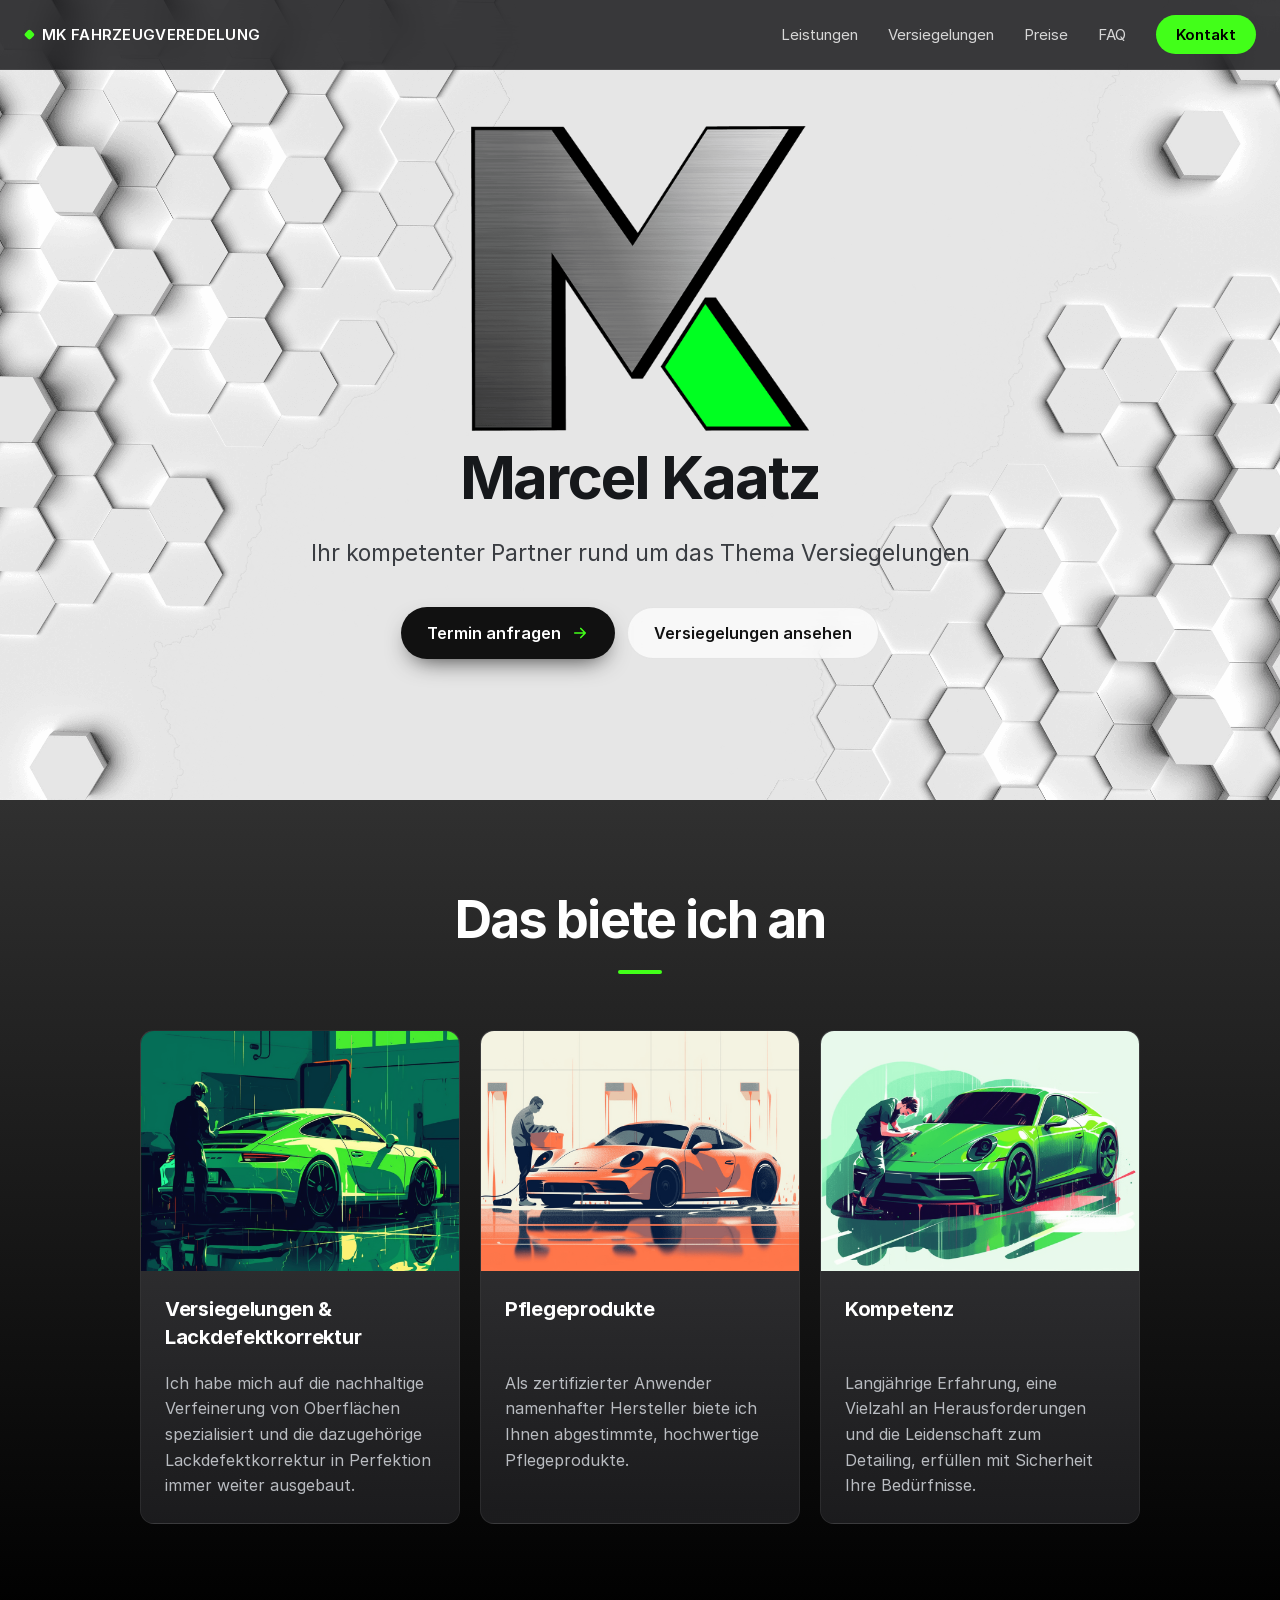
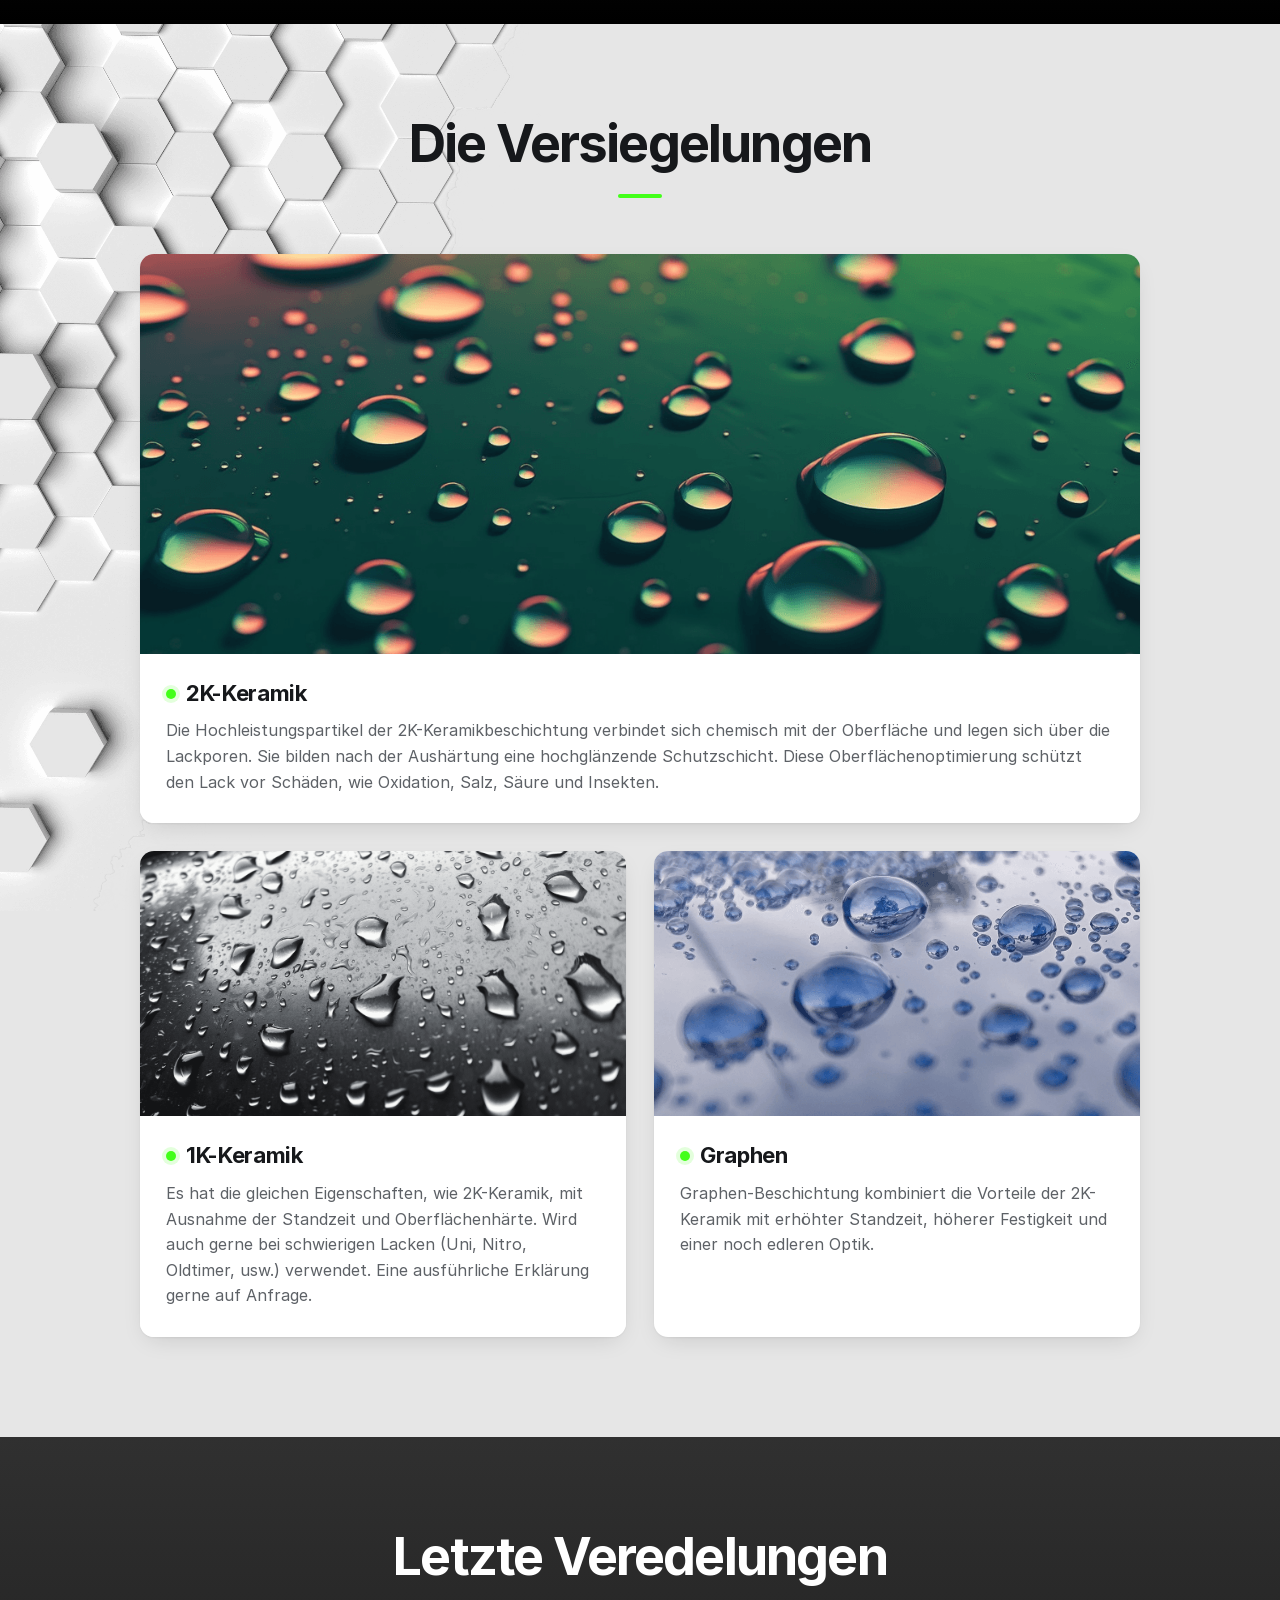
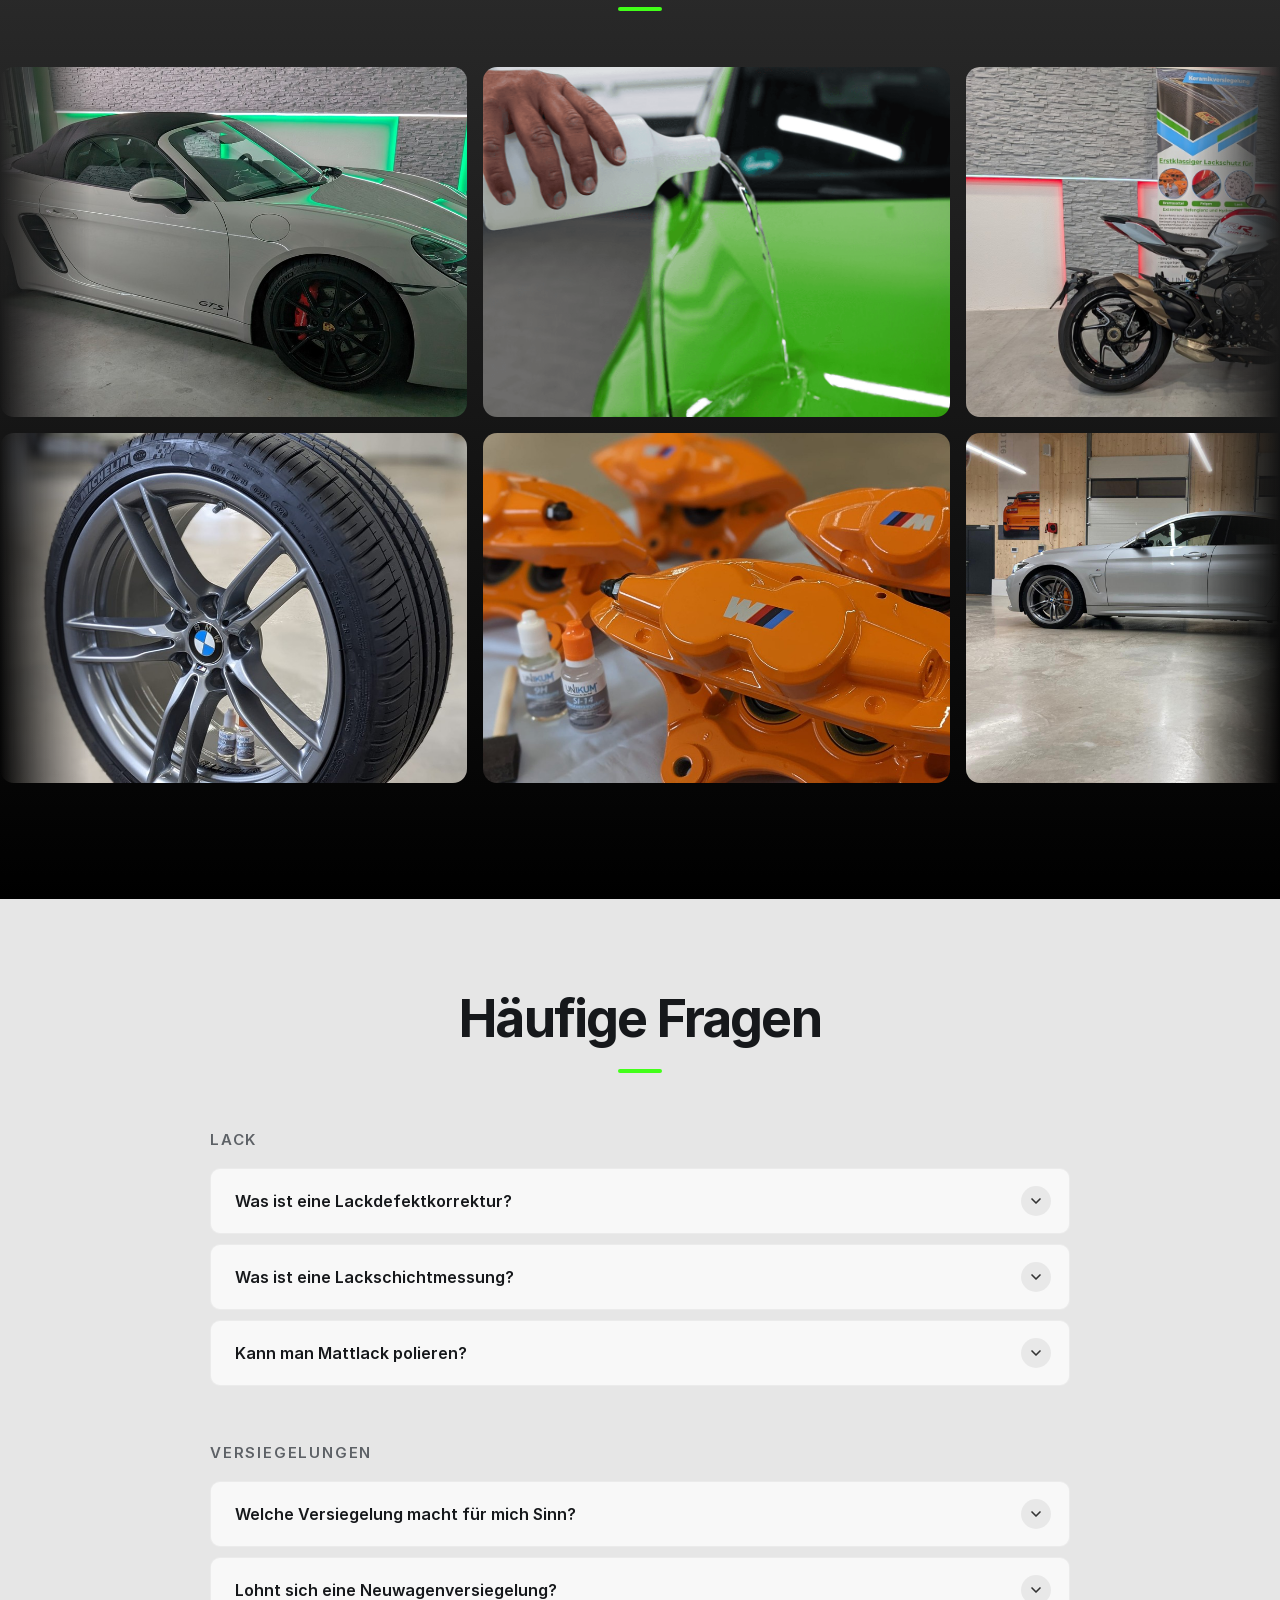
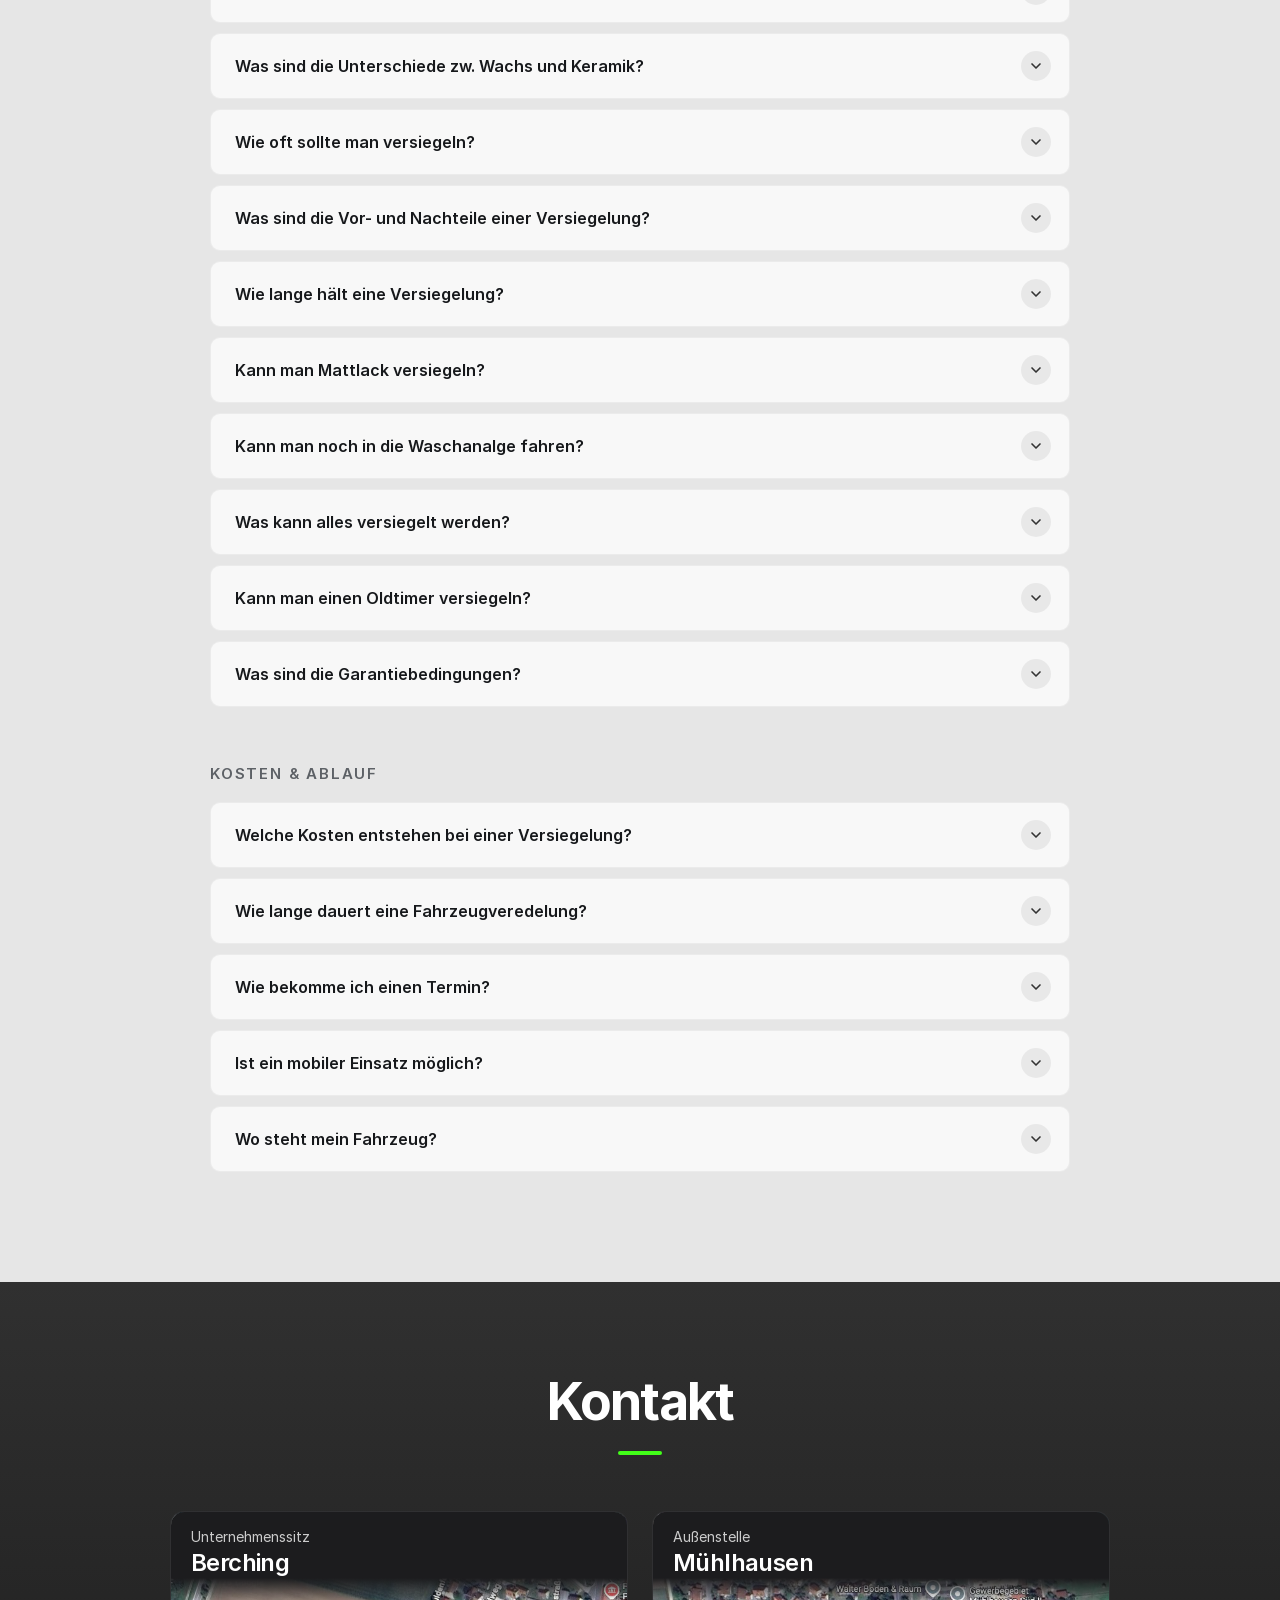
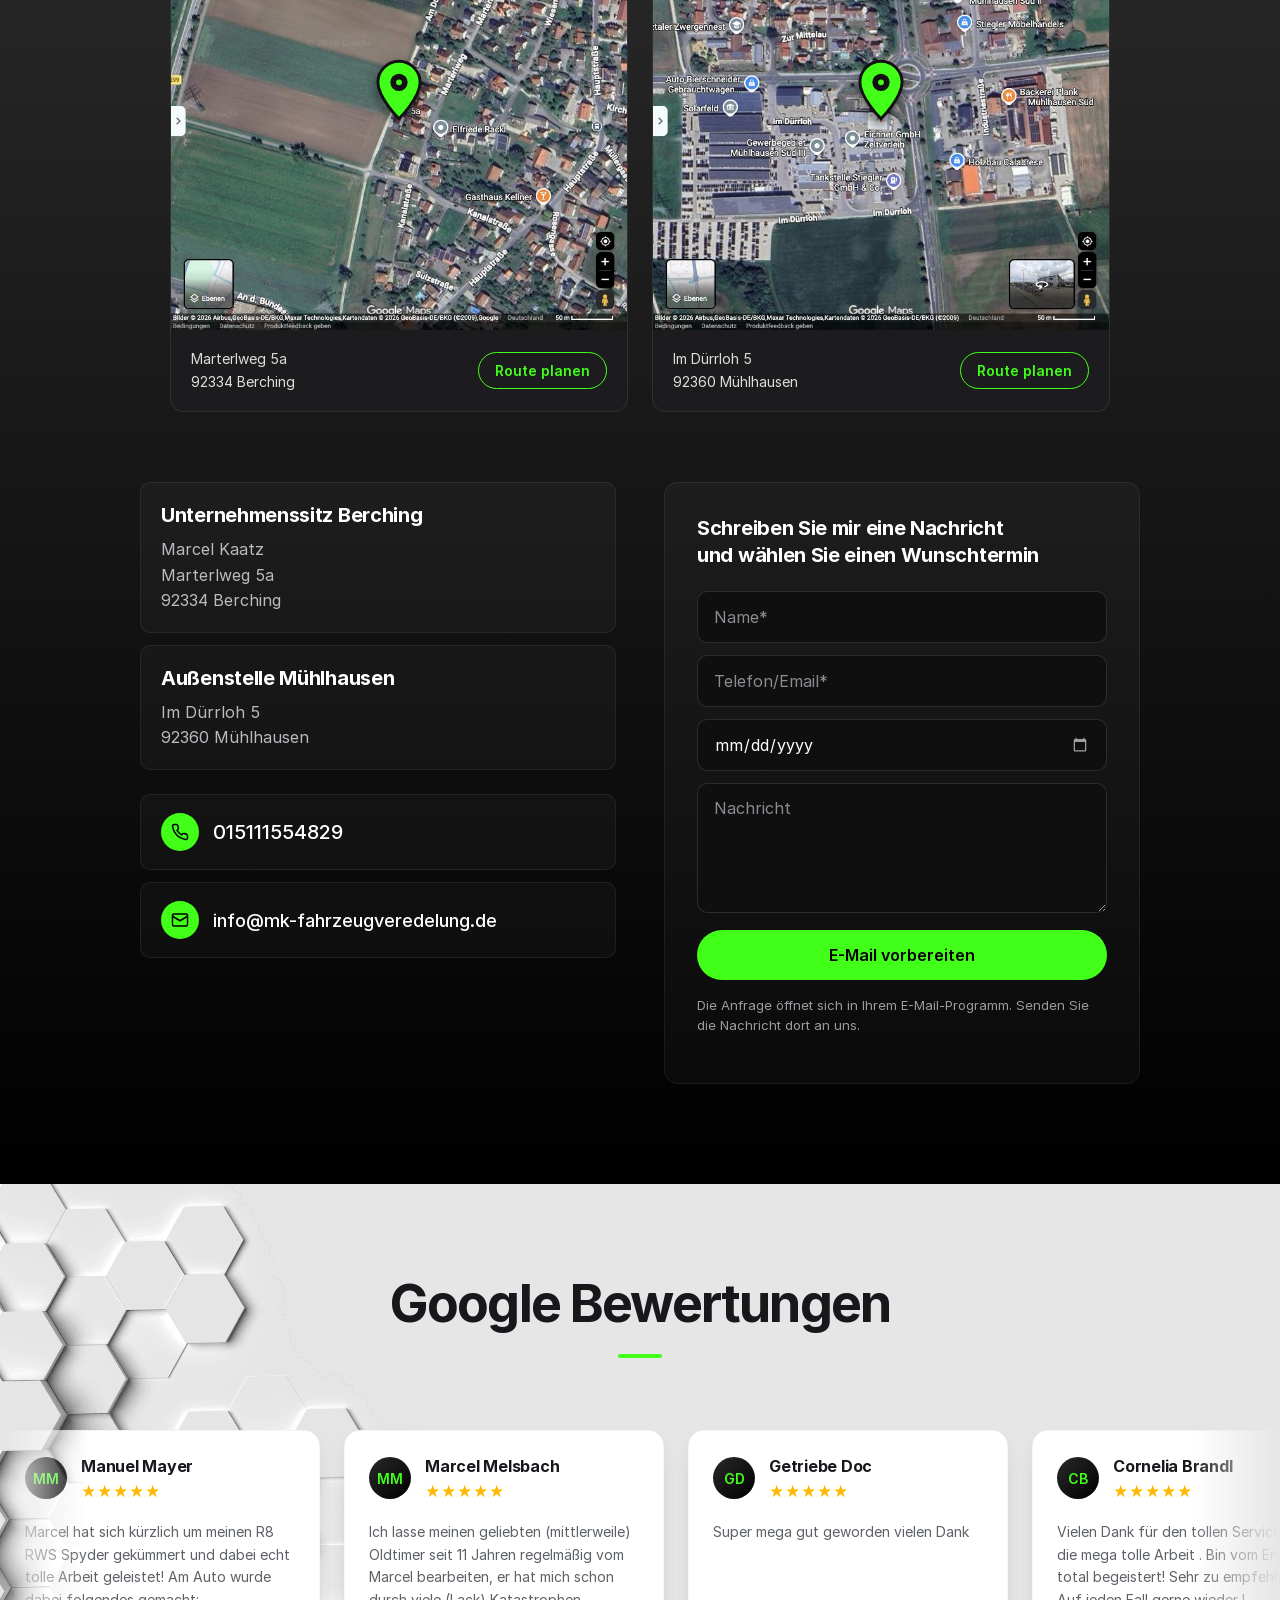
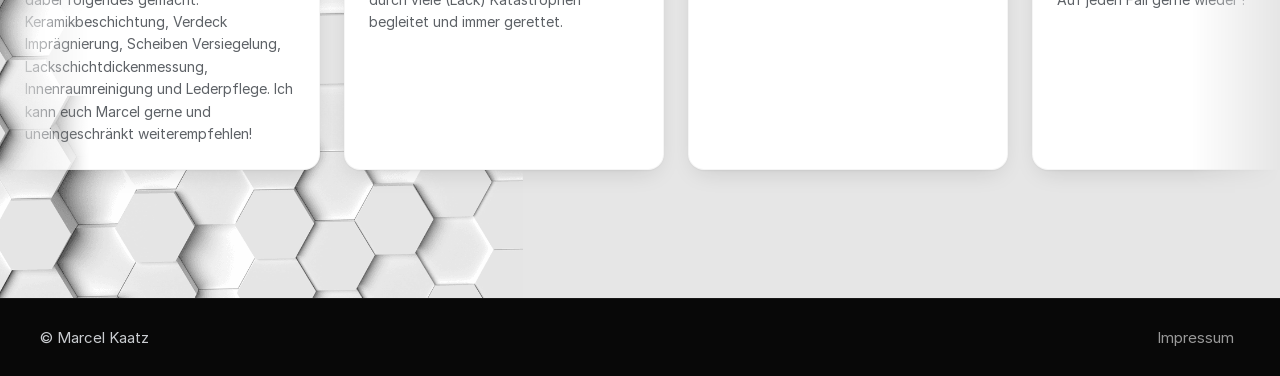
==== commit 8f30bb13: "Version asset URLs so browsers fetch updated CSS/JS Co-Authored-By: Claude Opus 5.5 <noreply@anthrop" ====
--- a/index.html
+++ b/index.html
@@ -8,9 +8,9 @@
     <meta name="description"
       content="Ihr kompetenter Partner rund um das Thema Versiegelungen. Lackdefektkorrektur, Keramik- und Graphenbeschichtung von Marcel Kaatz.">
     <link rel="icon" href="assets/favicon.webp">
-    <link rel="stylesheet" href="styles.css">
-    <link rel="stylesheet" href="modern.css">
-    <script src="app.js" defer></script>
+    <link rel="stylesheet" href="styles.css?v=3">
+    <link rel="stylesheet" href="modern.css?v=3">
+    <script src="app.js?v=3" defer></script>
   </head>
   <body><a class="skip" href="#main">Zum Inhalt</a><header><a class="brand" href="#start">MK FAHRZEUGVEREDELUNG</a><button class="menu-toggle" aria-label="Menü öffnen" aria-controls="navigation" aria-expanded="false"><span></span><span></span><span></span></button><nav id="navigation" aria-label="Hauptnavigation"><a href="#leistungen">Leistungen</a><a href="#produkte">Versiegelungen</a><a href="#preise">Preise</a><a href="#faq">FAQ</a><a class="contact-button" href="#kontakt">Kontakt</a></nav></header><main id="main"><section class="hero honey" id="start"><div class="hero-content"><img src="assets/lYPiol0EvJ5bVTIWehtzsLumBI.png" alt="MK Fahrzeugveredelung Logo" class="logo" loading="eager" decoding="async"><h1>Marcel Kaatz</h1><p>Ihr kompetenter Partner rund um das Thema Versiegelungen</p><div class="hero-actions"><a class="btn btn-primary" href="#kontakt">Termin anfragen<svg viewBox="0 0 24 24" fill="none" stroke="currentColor" stroke-width="2.2" stroke-linecap="round" stroke-linejoin="round" aria-hidden="true"><path d="M5 12h14M13 6l6 6-6 6"/></svg></a><a class="btn btn-ghost" href="#produkte">Versiegelungen ansehen</a></div></div></section><section class="services dark" id="leistungen"><div class="container"><h2>Das biete ich an</h2><div class="service-grid"><article class="service-card"><img src="assets/WLB1YTSu5GueRPybDPyJEZvN04.png" alt="Versiegelungen &amp; Lackdefektkorrektur" class="" loading="lazy" decoding="async"><div><h3>Versiegelungen & Lackdefektkorrektur</h3><p>Ich habe mich auf die nachhaltige Verfeinerung von Oberflächen spezialisiert und die dazugehörige Lackdefektkorrektur in Perfektion immer weiter ausgebaut.</p></div></article><article class="service-card"><img src="assets/MqXlUYCLmHjBzAP0MtJjx5vH61A.png" alt="Pflegeprodukte" class="" loading="lazy" decoding="async"><div><h3>Pflegeprodukte</h3><p>Als zertifizierter Anwender namenhafter Hersteller biete ich Ihnen abgestimmte, hochwertige Pflegeprodukte.</p></div></article><article class="service-card"><img src="assets/3cdLljDawbe5D8b84ydca7aE.png" alt="Kompetenz" class="" loading="lazy" decoding="async"><div><h3>Kompetenz</h3><p>Langjährige Erfahrung, eine Vielzahl an Herausforderungen und die Leidenschaft zum Detailing, erfüllen mit Sicherheit Ihre Bedürfnisse.</p></div></article></div></div></section><section class="coatings honey" id="produkte"><div class="container"><h2 class="reveal">Die Versiegelungen</h2><div class="coating-grid"><article class="coating-card reveal"><img src="assets/sxAMIyqItShoRiV0JvCkRCBSw.png" alt="2K-Keramik" class="" loading="lazy" decoding="async"><div><h3>2K-Keramik</h3><p>Die Hochleistungspartikel der 2K-Keramikbeschichtung verbindet sich chemisch mit der Oberfläche und legen sich über die Lackporen. Sie bilden nach der Aushärtung eine hochglänzende Schutzschicht. Diese Oberflächenoptimierung schützt den Lack vor Schäden, wie Oxidation, Salz, Säure und Insekten.</p></div></article><article class="coating-card reveal"><img src="assets/0GomhRCAZj7aYgnXIZa9wUAg08c.png" alt="1K-Keramik" class="" loading="lazy" decoding="async"><div><h3>1K-Keramik</h3><p>Es hat die gleichen Eigenschaften, wie 2K-Keramik, mit Ausnahme der Standzeit und Oberflächenhärte. Wird auch gerne bei schwierigen Lacken (Uni, Nitro, Oldtimer, usw.) verwendet. Eine ausführliche Erklärung gerne auf Anfrage.</p></div></article><article class="coating-card reveal"><img src="assets/qigbbzCNBmNKOxgwpmDkmhQLjc.jpg" alt="Graphen" class="" loading="lazy" decoding="async"><div><h3>Graphen</h3><p>Graphen-Beschichtung kombiniert die Vorteile der 2K-Keramik mit erhöhter Standzeit, höherer Festigkeit und einer noch edleren Optik.</p></div></article></div></div></section><section class="gallery dark"><h2 class="reveal">Letzte Veredelungen</h2><div class="gallery-window"><div class="gallery-track "><div class="gallery-set"><button class="gallery-item" data-image="assets/XwQQpOOPvW8k6sPdu6SrqDL2LWo.jpg" aria-label="Fahrzeugveredelung 1 vergrößern"><img src="assets/XwQQpOOPvW8k6sPdu6SrqDL2LWo.jpg" alt="Fahrzeug nach der Veredelung" class="" loading="lazy" decoding="async"></button><button class="gallery-item" data-image="assets/otS4Y8DktCSLNlTebIlo0FuRBMQ.jpg" aria-label="Fahrzeugveredelung 2 vergrößern"><img src="assets/otS4Y8DktCSLNlTebIlo0FuRBMQ.jpg" alt="Fahrzeug nach der Veredelung" class="" loading="lazy" decoding="async"></button><button class="gallery-item" data-image="assets/r6NZO1qWJKyW0P8lovttPfK2JUs.jpg" aria-label="Fahrzeugveredelung 3 vergrößern"><img src="assets/r6NZO1qWJKyW0P8lovttPfK2JUs.jpg" alt="Fahrzeug nach der Veredelung" class="" loading="lazy" decoding="async"></button><button class="gallery-item" data-image="assets/iNE2X4dv1eB0U9kVVLSI5CSXM.jpeg" aria-label="Fahrzeugveredelung 4 vergrößern"><img src="assets/iNE2X4dv1eB0U9kVVLSI5CSXM.jpeg" alt="Fahrzeug nach der Veredelung" class="" loading="lazy" decoding="async"></button><button class="gallery-item" data-image="assets/soBBq1NqTaa1dt626jl5j6xSgos.jpeg" aria-label="Fahrzeugveredelung 5 vergrößern"><img src="assets/soBBq1NqTaa1dt626jl5j6xSgos.jpeg" alt="Fahrzeug nach der Veredelung" class="" loading="lazy" decoding="async"></button><button class="gallery-item" data-image="assets/CMqu4VXoQur1WqGDz2VAyBBC5w.jpg" aria-label="Fahrzeugveredelung 6 vergrößern"><img src="assets/CMqu4VXoQur1WqGDz2VAyBBC5w.jpg" alt="Fahrzeug nach der Veredelung" class="" loading="lazy" decoding="async"></button><button class="gallery-item" data-image="assets/LRp2MeaDlHQXdbh2bmSIjnrTz8.jpeg" aria-label="Fahrzeugveredelung 7 vergrößern"><img src="assets/LRp2MeaDlHQXdbh2bmSIjnrTz8.jpeg" alt="Fahrzeug nach der Veredelung" class="" loading="lazy" decoding="async"></button></div><div class="gallery-set" aria-hidden="true" inert><button class="gallery-item" data-image="assets/XwQQpOOPvW8k6sPdu6SrqDL2LWo.jpg" aria-label="Fahrzeugveredelung 1 vergrößern"><img src="assets/XwQQpOOPvW8k6sPdu6SrqDL2LWo.jpg" alt="Fahrzeug nach der Veredelung" class="" loading="lazy" decoding="async"></button><button class="gallery-item" data-image="assets/otS4Y8DktCSLNlTebIlo0FuRBMQ.jpg" aria-label="Fahrzeugveredelung 2 vergrößern"><img src="assets/otS4Y8DktCSLNlTebIlo0FuRBMQ.jpg" alt="Fahrzeug nach der Veredelung" class="" loading="lazy" decoding="async"></button><button class="gallery-item" data-image="assets/r6NZO1qWJKyW0P8lovttPfK2JUs.jpg" aria-label="Fahrzeugveredelung 3 vergrößern"><img src="assets/r6NZO1qWJKyW0P8lovttPfK2JUs.jpg" alt="Fahrzeug nach der Veredelung" class="" loading="lazy" decoding="async"></button><button class="gallery-item" data-image="assets/iNE2X4dv1eB0U9kVVLSI5CSXM.jpeg" aria-label="Fahrzeugveredelung 4 vergrößern"><img src="assets/iNE2X4dv1eB0U9kVVLSI5CSXM.jpeg" alt="Fahrzeug nach der Veredelung" class="" loading="lazy" decoding="async"></button><button class="gallery-item" data-image="assets/soBBq1NqTaa1dt626jl5j6xSgos.jpeg" aria-label="Fahrzeugveredelung 5 vergrößern"><img src="assets/soBBq1NqTaa1dt626jl5j6xSgos.jpeg" alt="Fahrzeug nach der Veredelung" class="" loading="lazy" decoding="async"></button><button class="gallery-item" data-image="assets/CMqu4VXoQur1WqGDz2VAyBBC5w.jpg" aria-label="Fahrzeugveredelung 6 vergrößern"><img src="assets/CMqu4VXoQur1WqGDz2VAyBBC5w.jpg" alt="Fahrzeug nach der Veredelung" class="" loading="lazy" decoding="async"></button><button class="gallery-item" data-image="assets/LRp2MeaDlHQXdbh2bmSIjnrTz8.jpeg" aria-label="Fahrzeugveredelung 7 vergrößern"><img src="assets/LRp2MeaDlHQXdbh2bmSIjnrTz8.jpeg" alt="Fahrzeug nach der Veredelung" class="" loading="lazy" decoding="async"></button></div></div></div><div class="gallery-window"><div class="gallery-track reverse"><div class="gallery-set"><button class="gallery-item" data-image="assets/MYBSIAazP7o2SzW5NUPzJsYEKI.jpeg" aria-label="Fahrzeugveredelung 8 vergrößern"><img src="assets/MYBSIAazP7o2SzW5NUPzJsYEKI.jpeg" alt="Fahrzeug nach der Veredelung" class="" loading="lazy" decoding="async"></button><button class="gallery-item" data-image="assets/D0Zoy6B1YbjJcM09gCXt2bfvSk.jpeg" aria-label="Fahrzeugveredelung 9 vergrößern"><img src="assets/D0Zoy6B1YbjJcM09gCXt2bfvSk.jpeg" alt="Fahrzeug nach der Veredelung" class="" loading="lazy" decoding="async"></button><button class="gallery-item" data-image="assets/VG6XzdZC0V3N2g6vWedgpoZks.jpeg" aria-label="Fahrzeugveredelung 10 vergrößern"><img src="assets/VG6XzdZC0V3N2g6vWedgpoZks.jpeg" alt="Fahrzeug nach der Veredelung" class="" loading="lazy" decoding="async"></button><button class="gallery-item" data-image="assets/6HIPshToE4t1GnzdojVzKo8ASVM.jpg" aria-label="Fahrzeugveredelung 11 vergrößern"><img src="assets/6HIPshToE4t1GnzdojVzKo8ASVM.jpg" alt="Fahrzeug nach der Veredelung" class="" loading="lazy" decoding="async"></button><button class="gallery-item" data-image="assets/h1iEAYLNM6Qe1mlRmsC7ubmUI.jpeg" aria-label="Fahrzeugveredelung 12 vergrößern"><img src="assets/h1iEAYLNM6Qe1mlRmsC7ubmUI.jpeg" alt="Fahrzeug nach der Veredelung" class="" loading="lazy" decoding="async"></button><button class="gallery-item" data-image="assets/geQQcV83LbrKrCWx0maOvZsork.jpeg" aria-label="Fahrzeugveredelung 13 vergrößern"><img src="assets/geQQcV83LbrKrCWx0maOvZsork.jpeg" alt="Fahrzeug nach der Veredelung" class="" loading="lazy" decoding="async"></button></div><div class="gallery-set" aria-hidden="true" inert><button class="gallery-item" data-image="assets/MYBSIAazP7o2SzW5NUPzJsYEKI.jpeg" aria-label="Fahrzeugveredelung 8 vergrößern"><img src="assets/MYBSIAazP7o2SzW5NUPzJsYEKI.jpeg" alt="Fahrzeug nach der Veredelung" class="" loading="lazy" decoding="async"></button><button class="gallery-item" data-image="assets/D0Zoy6B1YbjJcM09gCXt2bfvSk.jpeg" aria-label="Fahrzeugveredelung 9 vergrößern"><img src="assets/D0Zoy6B1YbjJcM09gCXt2bfvSk.jpeg" alt="Fahrzeug nach der Veredelung" class="" loading="lazy" decoding="async"></button><button class="gallery-item" data-image="assets/VG6XzdZC0V3N2g6vWedgpoZks.jpeg" aria-label="Fahrzeugveredelung 10 vergrößern"><img src="assets/VG6XzdZC0V3N2g6vWedgpoZks.jpeg" alt="Fahrzeug nach der Veredelung" class="" loading="lazy" decoding="async"></button><button class="gallery-item" data-image="assets/6HIPshToE4t1GnzdojVzKo8ASVM.jpg" aria-label="Fahrzeugveredelung 11 vergrößern"><img src="assets/6HIPshToE4t1GnzdojVzKo8ASVM.jpg" alt="Fahrzeug nach der Veredelung" class="" loading="lazy" decoding="async"></button><button class="gallery-item" data-image="assets/h1iEAYLNM6Qe1mlRmsC7ubmUI.jpeg" aria-label="Fahrzeugveredelung 12 vergrößern"><img src="assets/h1iEAYLNM6Qe1mlRmsC7ubmUI.jpeg" alt="Fahrzeug nach der Veredelung" class="" loading="lazy" decoding="async"></button><button class="gallery-item" data-image="assets/geQQcV83LbrKrCWx0maOvZsork.jpeg" aria-label="Fahrzeugveredelung 13 vergrößern"><img src="assets/geQQcV83LbrKrCWx0maOvZsork.jpeg" alt="Fahrzeug nach der Veredelung" class="" loading="lazy" decoding="async"></button></div></div></div></section><section class="faq" id="faq"><div class="container"><h2 class="reveal">Häufige Fragen</h2><div class="faq-group" ><h3 class="group-title reveal">Lack</h3><details><summary>Was ist eine Lackdefektkorrektur?</summary><div class="answer">Unter &quot;Lackdefektkorrektur&quot; versteht man das Bearbeiten des Klarlacks mit mehr oder weniger schleifenden Methoden, um den Lack in (meist) mehreren Poliergängen von Defekten (Kratzer, Hologrammen, Verschleifungen usw.) zu befreien.</div></details><details><summary>Was ist eine Lackschichtmessung?</summary><div class="answer">Wir messen mit dem NexPTG die Lackdicke in μm (Mikrometer). Dabei erkennt das Gerät, welches Metall sich darunter verbirgt (Aluminium, Stahl oder Stahl + Verzinkung) und ob es sich um die originale Lackschicht handelt. Die Standard-Lackdicke ab Werk beträgt maximal 150 μm.<br><br>Ein ausführliches Protokoll kann gerne an Sie ausgehändigt werden.</div></details><details><summary>Kann man Mattlack polieren?</summary><div class="answer">Nein. Fahrzeuge mit Mattlackierung dürfen nicht poliert werden. Durch das Polieren erhält der Lack eine glänzende Oberfläche.</div></details></div><div class="faq-group" ><h3 class="group-title reveal">Versiegelungen</h3><details><summary>Welche Versiegelung macht für mich Sinn?</summary><div class="answer">Diese Frage würde ich gerne mit Ihnen persönlich abklären, da es viele Faktoren im Vorfeld abzuklären gilt. Abgestimmt mit Ihren Bedürfnissen finden wir die richtige Versiegelung für Sie.</div></details><details><summary>Lohnt sich eine Neuwagenversiegelung?</summary><div class="answer">Klar, egal ob Wachs oder Keramik, man möchte ja seinen neuen Wagen auch schützen und pflegen.</div></details><details><summary>Was sind die Unterschiede zw. Wachs und Keramik?</summary><div class="answer">Der große Unterschied ist, dass ein Wachs auf dem Lack aufliegt, während eine Keramikversiegelung sich durch eine chemische Reaktion fest mit dem Lack verbindet. Daher haben beide auch sehr unterschiedliche Standzeiten und Wirkungen.</div></details><details><summary>Wie oft sollte man versiegeln?</summary><div class="answer">Dies hängt von mehreren Faktoren ab:<br>Fahrleistung/Pflege/Waschanlagenauto usw.<br>Und hier sollte man auch unterscheiden, ob das Fahrzeug keramisch oder mit Wachs versiegelt ist.<br>Wachs würde ich jedes halbe Jahr auffrischen, Keramik je nach Bedarf (1-3 Jahre).</div></details><details><summary>Was sind die Vor- und Nachteile einer Versiegelung?</summary><div class="answer">Allgemein:<br><br>-Leichtere Reinigung des Fahrzeugs<br>-Resistenter gegen Vogelkot<br>-Insekteneinschläge lassen sich leichter entfernen<br>-Schöner Glanz<br><br>Vorteile bei Keramik:<br>-UV-beständig<br>-Härteste Versiegelungsart<br>-Chemische Verbindung mit dem Lack<br>-Standzeiten über 2-3 Jahre möglich (je nach Pflege/Beanspruchung)<br>-Kunststoffteile können mitversiegelt werden<br><br>Nachteile Keramik:<br>-Preisintensivste Versiegelungsart</div></details><details><summary>Wie lange hält eine Versiegelung?</summary><div class="answer">Das entscheiden Sie, egal ob Wachs oder Keramik, die Pflege danach entscheidet die Standzeit.<br><br>Aber keine Sorge, ich berate Sie ausführlich darüber. Und auch nach getaner Arbeit bin ich weiterhin erreichbar für Sie bei offenen Fragen und Anregungen.</div></details><details><summary>Kann man Mattlack versiegeln?</summary><div class="answer">Ja</div></details><details><summary>Kann man noch in die Waschanalge fahren?</summary><div class="answer">Klar, jedoch verringert sich die Standzeit durch die mechanische Wirkung der Waschbürsten und der dazugehörigen Waschchemie.</div></details><details><summary>Was kann alles versiegelt werden?</summary><div class="answer">Lack<br>GFK<br>Scheiben<br>Felgen<br>Bremssättel <br>Stoffverdeck</div></details><details><summary>Kann man einen Oldtimer versiegeln?</summary><div class="answer">Na klar, es ist zum Teil aufwändiger, aber lohnt sich in der Regel auf jeden Fall. Die passende Versiegelung wird vor Ort mit Ihnen bestimmt und auch fachmännisch umgesetzt</div></details><details><summary>Was sind die Garantiebedingungen?</summary><div class="answer">Kurz und knapp: Ich gebe KEINE Garantie auf meine Versiegelungen, da nicht ich, sondern der Kunde für die Standzeit verantwortlich ist!<br><br>In der Regel hält eine Keramik aber zwischen 20.000-40.000 km / 2-5 Jahre. Diese Angaben sind kein Versprechen, sondern selbst getestete und von Kunden beschriebene Angaben!!!<br><br>Ich stehe hinter meiner Arbeit, und falls mal etwas nicht stimmen sollte mit der Versiegelung, bitte einfach Bescheid geben. Lösungen entstehen durch richtige Kommunikation.</div></details></div><div class="faq-group" id="preise"><h3 class="group-title reveal">Kosten & Ablauf</h3><details><summary>Welche Kosten entstehen bei einer Versiegelung?</summary><div class="answer">Es ist abhängig von der Leistung und Versiegelung, die Sie haben möchten.<br><br>Dieses Thema wird bei der ersten Besichtigung ausführlich besprochen und mit Ihren Wünschen abgeglichen.</div></details><details><summary>Wie lange dauert eine Fahrzeugveredelung?</summary><div class="answer">Das richtet sich nach den Wünschen des Kunden und der dazugehörigen Versiegelung.<br>Eine Keramikversiegelung kann ca. 2-3 Tage in Anspruch nehmen.</div></details><details><summary>Wie bekomme ich einen Termin?</summary><div class="answer">Einfach anrufen oder per WhatsApp schreiben.<br>Natürlich können Sie auch das Kontaktformular weiter unten nutzen.</div></details><details><summary>Ist ein mobiler Einsatz möglich?</summary><div class="answer">Selbstverständlich, Gegebenheiten müssen aber vor Ort geprüft werden.</div></details><details><summary>Wo steht mein Fahrzeug?</summary><div class="answer">Ihr Fahrzeug steht in einer abgesperrten, videoüberwachten Halle.</div></details></div></div></section><section class="contact dark" id="kontakt"><div class="container"><h2 class="reveal">Kontakt</h2><div class="location-maps reveal"><figure class="location-map" data-location="berching"><a class="map-view" href="https://www.google.com/maps/search/?api=1&amp;query=Marterlweg+5a%2C+92334+Berching" target="_blank" rel="noopener" aria-label="Unternehmenssitz Berching in Google Maps öffnen"><img src="assets/map-berching.jpg" alt="Google Maps Satellitenansicht: Marterlweg 5a, 92334 Berching" width="720" height="660" loading="lazy" decoding="async"><span class="location-caption"><span>Unternehmenssitz</span><strong>Berching</strong></span><span class="brand-map-marker" aria-hidden="true"><svg viewBox="0 0 48 64" aria-hidden="true"><path d="M24 2C11.9 2 2 11.9 2 24c0 16 22 38 22 38s22-22 22-38C46 11.9 36.1 2 24 2Z" fill="#42ff19" stroke="#111" stroke-width="3"/><circle cx="24" cy="24" r="9" fill="#111"/><circle cx="24" cy="24" r="3" fill="#42ff19"/></svg></span></a><figcaption><p>Marterlweg 5a<br>92334 Berching</p><a class="route-link" href="https://www.google.com/maps/dir/?api=1&amp;destination=Marterlweg+5a%2C+92334+Berching" target="_blank" rel="noopener">Route planen</a></figcaption></figure><figure class="location-map" data-location="muehlhausen"><a class="map-view" href="https://www.google.com/maps/search/?api=1&amp;query=Im+D%C3%BCrrloh+5%2C+92360+M%C3%BChlhausen" target="_blank" rel="noopener" aria-label="Außenstelle Mühlhausen in Google Maps öffnen"><img src="assets/map-muehlhausen.jpg" alt="Google Maps Satellitenansicht: Im Dürrloh 5, 92360 Mühlhausen" width="720" height="660" loading="lazy" decoding="async"><span class="location-caption"><span>Außenstelle</span><strong>Mühlhausen</strong></span><span class="brand-map-marker" aria-hidden="true"><svg viewBox="0 0 48 64" aria-hidden="true"><path d="M24 2C11.9 2 2 11.9 2 24c0 16 22 38 22 38s22-22 22-38C46 11.9 36.1 2 24 2Z" fill="#42ff19" stroke="#111" stroke-width="3"/><circle cx="24" cy="24" r="9" fill="#111"/><circle cx="24" cy="24" r="3" fill="#42ff19"/></svg></span></a><figcaption><p>Im Dürrloh 5<br>92360 Mühlhausen</p><a class="route-link" href="https://www.google.com/maps/dir/?api=1&amp;destination=Im+D%C3%BCrrloh+5%2C+92360+M%C3%BChlhausen" target="_blank" rel="noopener">Route planen</a></figcaption></figure></div><div class="contact-grid"><div class="addresses reveal"><a href="https://www.google.com/maps/search/?api=1&amp;query=Marterlweg+5a%2C+92334+Berching" target="_blank" rel="noopener"><h3>Unternehmenssitz Berching</h3><p>Marcel Kaatz<br>Marterlweg 5a<br>92334 Berching</p></a><a href="https://www.google.com/maps/search/?api=1&amp;query=Im+D%C3%BCrrloh+5%2C+92360+M%C3%BChlhausen" target="_blank" rel="noopener"><h3>Außenstelle Mühlhausen</h3><p>Im Dürrloh 5<br>92360 Mühlhausen</p></a><a class="phone" href="tel:015111554829"><span class="contact-icon" aria-hidden="true"><svg viewBox="0 0 24 24" fill="none" stroke="currentColor" stroke-width="2" stroke-linecap="round" stroke-linejoin="round"><path d="M22 16.9v3a2 2 0 0 1-2.2 2 19.8 19.8 0 0 1-8.6-3.1 19.5 19.5 0 0 1-6-6A19.8 19.8 0 0 1 2.1 4.2 2 2 0 0 1 4.1 2h3a2 2 0 0 1 2 1.7c.1.9.4 1.8.7 2.7a2 2 0 0 1-.5 2.1L8 9.8a16 16 0 0 0 6 6l1.3-1.3a2 2 0 0 1 2.1-.4c.9.3 1.8.6 2.7.7a2 2 0 0 1 1.7 2z"/></svg></span>015111554829</a><a class="email" href="mailto:info@mk-fahrzeugveredelung.de"><span class="contact-icon" aria-hidden="true"><svg viewBox="0 0 24 24" fill="none" stroke="currentColor" stroke-width="2" stroke-linecap="round" stroke-linejoin="round"><rect x="2" y="4" width="20" height="16" rx="2"/><path d="m22 7-10 6L2 7"/></svg></span>info@mk-fahrzeugveredelung.de</a></div><div class="form-wrap reveal"><h3>Schreiben Sie mir eine Nachricht<br>und wählen Sie einen Wunschtermin</h3><form id="contact-form"><label class="sr-only" for="name">Name</label><input id="name" name="name" placeholder="Name*" autocomplete="name" required maxlength="100"><label class="sr-only" for="contact">Telefon oder Email</label><input id="contact" name="contact" placeholder="Telefon/Email*" autocomplete="email" required maxlength="150"><label class="sr-only" for="date">Wunschtermin</label><input id="date" type="date" name="date" aria-label="Wunschtermin"><label class="sr-only" for="message">Nachricht</label><textarea id="message" name="message" placeholder="Nachricht" maxlength="5000"></textarea><button class="submit" type="submit">E-Mail vorbereiten</button><p class="form-note">Die Anfrage öffnet sich in Ihrem E-Mail-Programm. Senden Sie die Nachricht dort an uns.</p><p id="form-status" role="status"></p></form></div></div></div></section><section class="reviews honey"><h2 class="reveal">Google Bewertungen</h2><div class="reviews-window"><div class="reviews-track"><div class="reviews-set"><article class="review-card"><div class="review-header"><span class="avatar">MM</span><div><h3>Manuel Mayer</h3><div class="stars" aria-label="5 von 5 Sternen">★★★★★</div></div></div><p>Marcel hat sich kürzlich um meinen R8 RWS Spyder gekümmert und dabei echt tolle Arbeit geleistet!  Am Auto wurde dabei folgendes gemacht: Keramikbeschichtung, Verdeck Imprägnierung, Scheiben Versiegelung, Lackschichtdickenmessung, Innenraumreinigung und Lederpflege.  Ich kann euch Marcel gerne und uneingeschränkt weiterempfehlen!</p></article><article class="review-card"><div class="review-header"><span class="avatar">MM</span><div><h3>Marcel Melsbach</h3><div class="stars" aria-label="5 von 5 Sternen">★★★★★</div></div></div><p>Ich lasse meinen geliebten (mittlerweile) Oldtimer seit 11 Jahren regelmäßig vom Marcel bearbeiten, er hat mich schon durch viele (Lack) Katastrophen begleitet und immer gerettet.</p></article><article class="review-card"><div class="review-header"><span class="avatar">GD</span><div><h3>Getriebe Doc</h3><div class="stars" aria-label="5 von 5 Sternen">★★★★★</div></div></div><p>Super mega gut geworden vielen Dank</p></article><article class="review-card"><div class="review-header"><span class="avatar">CB</span><div><h3>Cornelia Brandl</h3><div class="stars" aria-label="5 von 5 Sternen">★★★★★</div></div></div><p>Vielen Dank für den tollen Service und die mega tolle Arbeit . Bin vom Ergebnis total begeistert! Sehr zu empfehlen ! Auf jeden Fall gerne wieder !</p></article><article class="review-card"><div class="review-header"><span class="avatar">FO</span><div><h3>Ferley Ospina Valen...</h3><div class="stars" aria-label="5 von 5 Sternen">★★★★★</div></div></div><p>Ein sehr erfahrener Mann der sein Handwerk meistert wie kein anderer. Kann ich jedem nur ans Herz legen, wenn man auf Qualität Wert legt. Besonders begeistert bin ich von der Kommunikation sowie von der Kundenorientierung von Marcel...</p></article><article class="review-card"><div class="review-header"><span class="avatar">AS</span><div><h3>andreas sprengnagel</h3><div class="stars" aria-label="5 von 5 Sternen">★★★★★</div></div></div><p>Sehr informative Schulung über die Polier und Beschichtungstechnik</p></article><article class="review-card"><div class="review-header"><span class="avatar">TS</span><div><h3>tstst sts</h3><div class="stars" aria-label="5 von 5 Sternen">★★★★★</div></div></div><p>Top!!. Gerne jederzeit wieder!. Total freundlich und eine sehr gute Arbeit. Habe das Volle Programm genommen (Keramik inkl. Felgen + Bremssättel + Das gesamte Auto.! Die Veränderung wie es davor war und danach ist der Hammer. Empfehle auf alle fälle weiter bei ihm die Veredelung zu machen...</p></article><article class="review-card"><div class="review-header"><span class="avatar">M</span><div><h3>Margarete</h3><div class="stars" aria-label="5 von 5 Sternen">★★★★★</div></div></div><p>Unsere Auto bekam  eine Keramikbeschichtung. Es bestanden zunächst Bedenken, ob dies bei einem Neuwagen überhaupt Sinn macht, aber wir wurden eines Besseren belehrt. Nicht nur, dass der Wagen  nach der Behandlung auch an den Stellen, die nur schwer zugänglich sind glänzt und blinkt...</p></article><article class="review-card"><div class="review-header"><span class="avatar">HL</span><div><h3>Harry Lewe</h3><div class="stars" aria-label="5 von 5 Sternen">★★★★★</div></div></div><p>Haben unseren geliebten Oldtimer in diese professionellen Hände gegeben und waren mehr als zufrieden mit dem Ergebnis! Das Auto wurde bei uns zu Hause poliert und zweifach keramikversiegelt. Wir wurden über die einzelnen Arbeitsschritte sowie die schwierigen Stellen des Lacks ausführlich beraten...</p></article><article class="review-card"><div class="review-header"><span class="avatar">W</span><div><h3>werkstattdesboesen...</h3><div class="stars" aria-label="5 von 5 Sternen">★★★★★</div></div></div><p>Sehr saubere Arbeit, bis ins Detail! Keramik Versiegelungen level endgegner 👍🏻 Vielen Dank Marcel</p></article><article class="review-card"><div class="review-header"><span class="avatar">JH</span><div><h3>Julian Hofmann</h3><div class="stars" aria-label="5 von 5 Sternen">★★★★★</div></div></div><p>Netter sympathischer Kontakt. Saubere und ausführliche Arbeitsweise. Guter Lehrgangsleiter mit reichlich Erfahrung.</p></article></div><div class="reviews-set" aria-hidden="true" inert><article class="review-card"><div class="review-header"><span class="avatar">MM</span><div><h3>Manuel Mayer</h3><div class="stars" aria-label="5 von 5 Sternen">★★★★★</div></div></div><p>Marcel hat sich kürzlich um meinen R8 RWS Spyder gekümmert und dabei echt tolle Arbeit geleistet!  Am Auto wurde dabei folgendes gemacht: Keramikbeschichtung, Verdeck Imprägnierung, Scheiben Versiegelung, Lackschichtdickenmessung, Innenraumreinigung und Lederpflege.  Ich kann euch Marcel gerne und uneingeschränkt weiterempfehlen!</p></article><article class="review-card"><div class="review-header"><span class="avatar">MM</span><div><h3>Marcel Melsbach</h3><div class="stars" aria-label="5 von 5 Sternen">★★★★★</div></div></div><p>Ich lasse meinen geliebten (mittlerweile) Oldtimer seit 11 Jahren regelmäßig vom Marcel bearbeiten, er hat mich schon durch viele (Lack) Katastrophen begleitet und immer gerettet.</p></article><article class="review-card"><div class="review-header"><span class="avatar">GD</span><div><h3>Getriebe Doc</h3><div class="stars" aria-label="5 von 5 Sternen">★★★★★</div></div></div><p>Super mega gut geworden vielen Dank</p></article><article class="review-card"><div class="review-header"><span class="avatar">CB</span><div><h3>Cornelia Brandl</h3><div class="stars" aria-label="5 von 5 Sternen">★★★★★</div></div></div><p>Vielen Dank für den tollen Service und die mega tolle Arbeit . Bin vom Ergebnis total begeistert! Sehr zu empfehlen ! Auf jeden Fall gerne wieder !</p></article><article class="review-card"><div class="review-header"><span class="avatar">FO</span><div><h3>Ferley Ospina Valen...</h3><div class="stars" aria-label="5 von 5 Sternen">★★★★★</div></div></div><p>Ein sehr erfahrener Mann der sein Handwerk meistert wie kein anderer. Kann ich jedem nur ans Herz legen, wenn man auf Qualität Wert legt. Besonders begeistert bin ich von der Kommunikation sowie von der Kundenorientierung von Marcel...</p></article><article class="review-card"><div class="review-header"><span class="avatar">AS</span><div><h3>andreas sprengnagel</h3><div class="stars" aria-label="5 von 5 Sternen">★★★★★</div></div></div><p>Sehr informative Schulung über die Polier und Beschichtungstechnik</p></article><article class="review-card"><div class="review-header"><span class="avatar">TS</span><div><h3>tstst sts</h3><div class="stars" aria-label="5 von 5 Sternen">★★★★★</div></div></div><p>Top!!. Gerne jederzeit wieder!. Total freundlich und eine sehr gute Arbeit. Habe das Volle Programm genommen (Keramik inkl. Felgen + Bremssättel + Das gesamte Auto.! Die Veränderung wie es davor war und danach ist der Hammer. Empfehle auf alle fälle weiter bei ihm die Veredelung zu machen...</p></article><article class="review-card"><div class="review-header"><span class="avatar">M</span><div><h3>Margarete</h3><div class="stars" aria-label="5 von 5 Sternen">★★★★★</div></div></div><p>Unsere Auto bekam  eine Keramikbeschichtung. Es bestanden zunächst Bedenken, ob dies bei einem Neuwagen überhaupt Sinn macht, aber wir wurden eines Besseren belehrt. Nicht nur, dass der Wagen  nach der Behandlung auch an den Stellen, die nur schwer zugänglich sind glänzt und blinkt...</p></article><article class="review-card"><div class="review-header"><span class="avatar">HL</span><div><h3>Harry Lewe</h3><div class="stars" aria-label="5 von 5 Sternen">★★★★★</div></div></div><p>Haben unseren geliebten Oldtimer in diese professionellen Hände gegeben und waren mehr als zufrieden mit dem Ergebnis! Das Auto wurde bei uns zu Hause poliert und zweifach keramikversiegelt. Wir wurden über die einzelnen Arbeitsschritte sowie die schwierigen Stellen des Lacks ausführlich beraten...</p></article><article class="review-card"><div class="review-header"><span class="avatar">W</span><div><h3>werkstattdesboesen...</h3><div class="stars" aria-label="5 von 5 Sternen">★★★★★</div></div></div><p>Sehr saubere Arbeit, bis ins Detail! Keramik Versiegelungen level endgegner 👍🏻 Vielen Dank Marcel</p></article><article class="review-card"><div class="review-header"><span class="avatar">JH</span><div><h3>Julian Hofmann</h3><div class="stars" aria-label="5 von 5 Sternen">★★★★★</div></div></div><p>Netter sympathischer Kontakt. Saubere und ausführliche Arbeitsweise. Guter Lehrgangsleiter mit reichlich Erfahrung.</p></article></div></div></div></section></main><footer><span>© Marcel Kaatz</span><button id="imprint-open">Impressum</button></footer><dialog id="imprint"><button class="dialog-close" aria-label="Impressum schließen">×</button><h2>Impressum</h2><h3>Angaben gemäß § 5 TMG</h3><p>Marcel Kaatz<br>Marterlweg 5a<br>92334 Berching</p><h3>Kontakt</h3><p>Telefon: <a href="tel:015111554829">015111554829</a><br>E-Mail: <a href="mailto:info@mk-fahrzeugveredelung.de">info@mk-fahrzeugveredelung.de</a></p><h3>Verbraucherstreitbeilegung/Universalschlichtungsstelle</h3><p>Wir sind nicht bereit oder verpflichtet, an Streitbeilegungsverfahren vor einer Verbraucherschlichtungsstelle teilzunehmen.</p><p class="source">Quelle: <a href="https://www.e-recht24.de/impressum-generator.html" target="_blank" rel="noopener">e-recht24.de</a></p></dialog><dialog id="lightbox"><button class="dialog-close" aria-label="Bild schließen">×</button><img alt="Fahrzeugveredelung – Detailansicht"></dialog></body>
 </html>
--- a/modern.css
+++ b/modern.css
@@ -443,6 +443,27 @@
   border-color: var(--green);
   box-shadow: 0 0 0 4px var(--green-soft);
 }
+form input {
+  height: 52px;
+  padding-top: 0;
+  padding-bottom: 0;
+}
+/* iOS Safari: Datumsfeld hat sonst eigene Mindestbreite und zentrierten Text */
+form input[type="date"] {
+  -webkit-appearance: none;
+  appearance: none;
+  min-width: 0;
+  max-width: 100%;
+  text-align: left;
+}
+form input[type="date"]::-webkit-date-and-time-value {
+  text-align: left;
+  margin: 0;
+}
+form input[type="date"]::-webkit-calendar-picker-indicator {
+  opacity: .6;
+  cursor: pointer;
+}
 form textarea {
   height: 130px;
 }
@@ -578,6 +599,9 @@
   .form-wrap {
     padding: 22px;
   }
+  .form-wrap h3 br {
+    display: none;
+  }
   .addresses .email {
     font-size: 15px;
     overflow-wrap: normal;
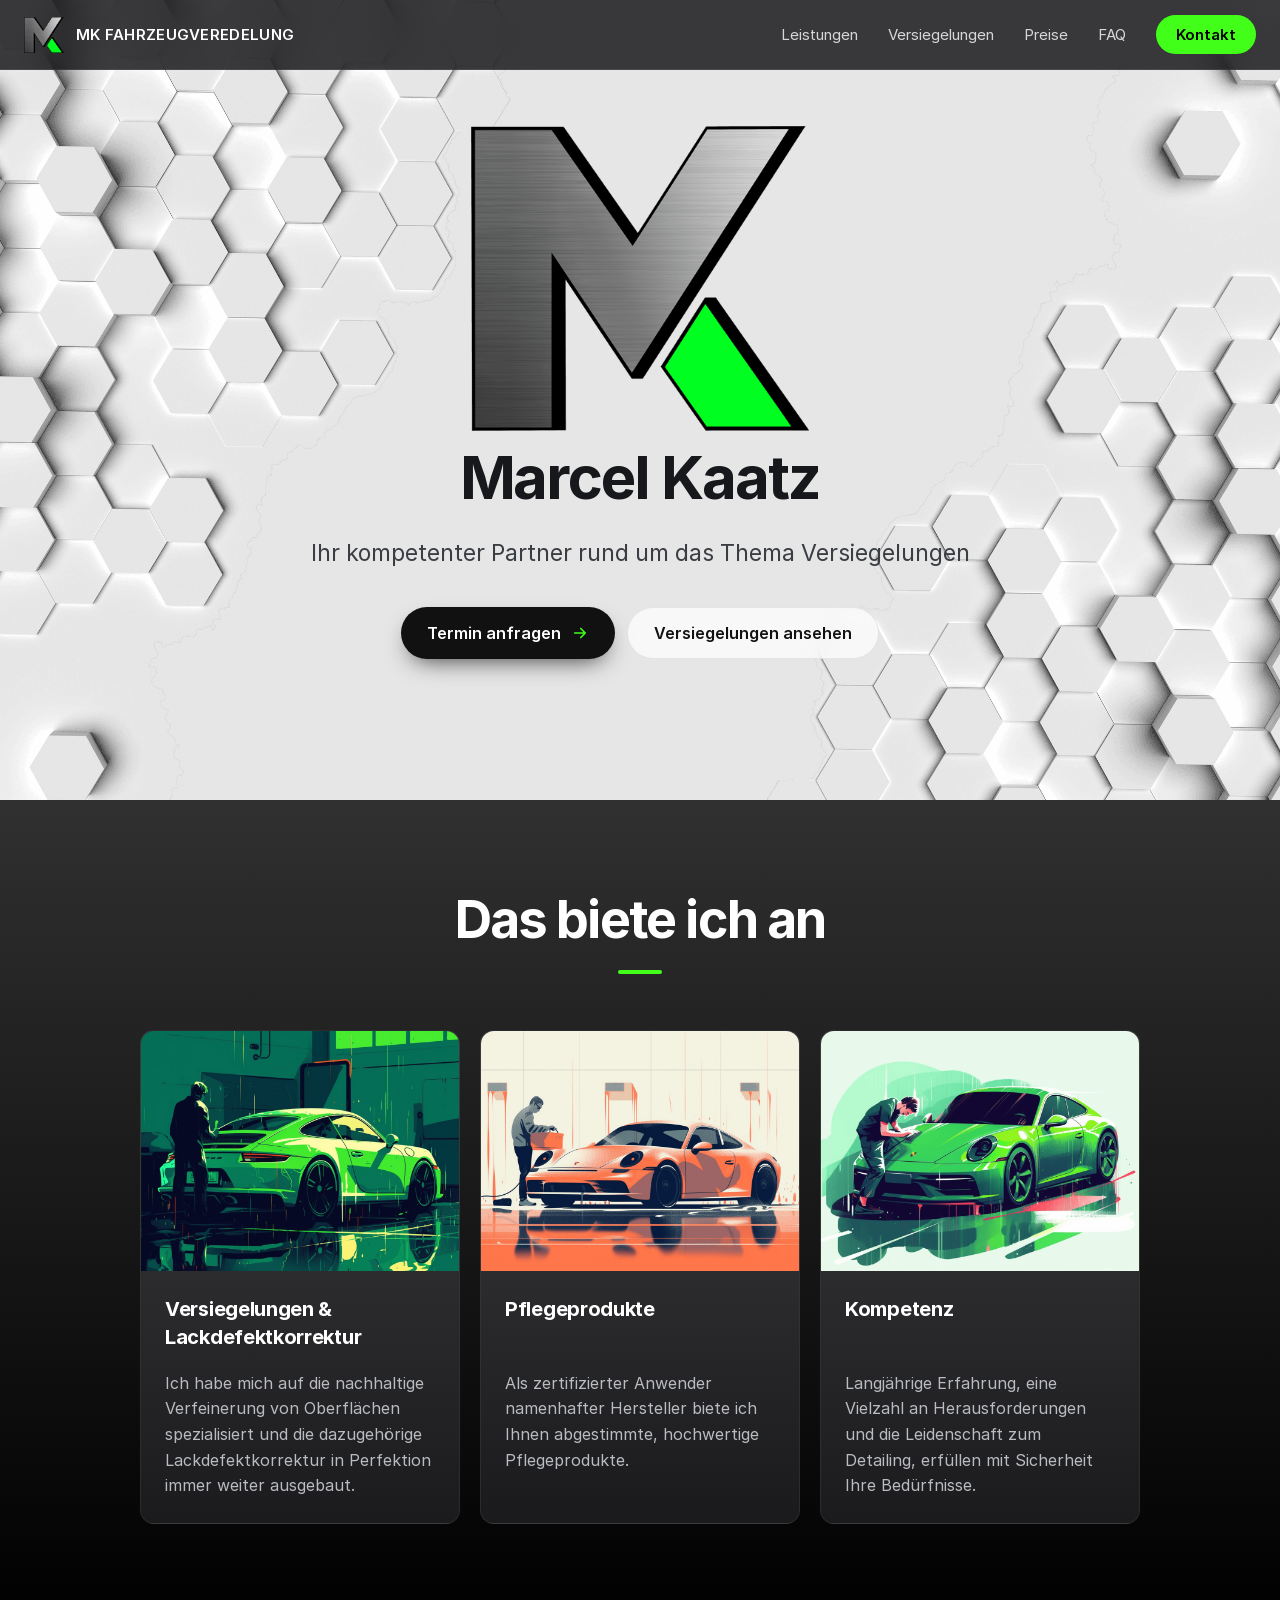
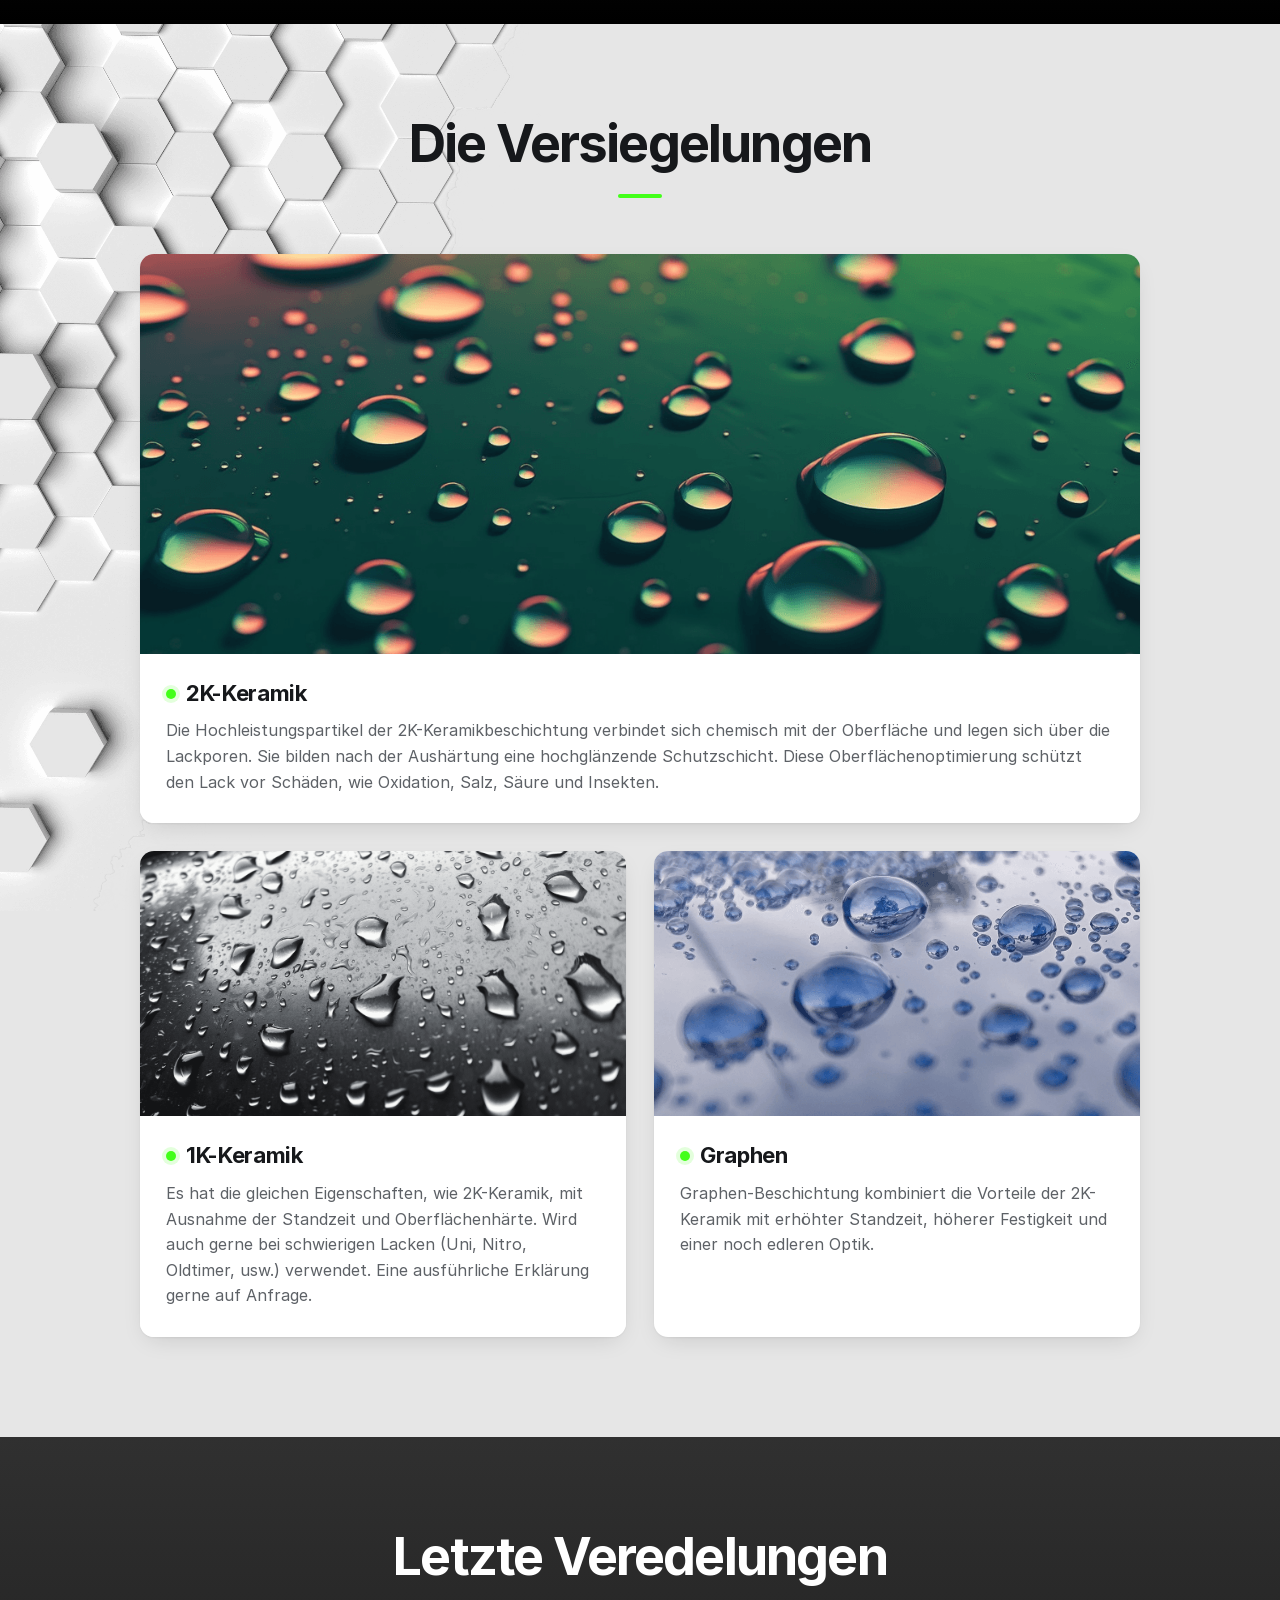
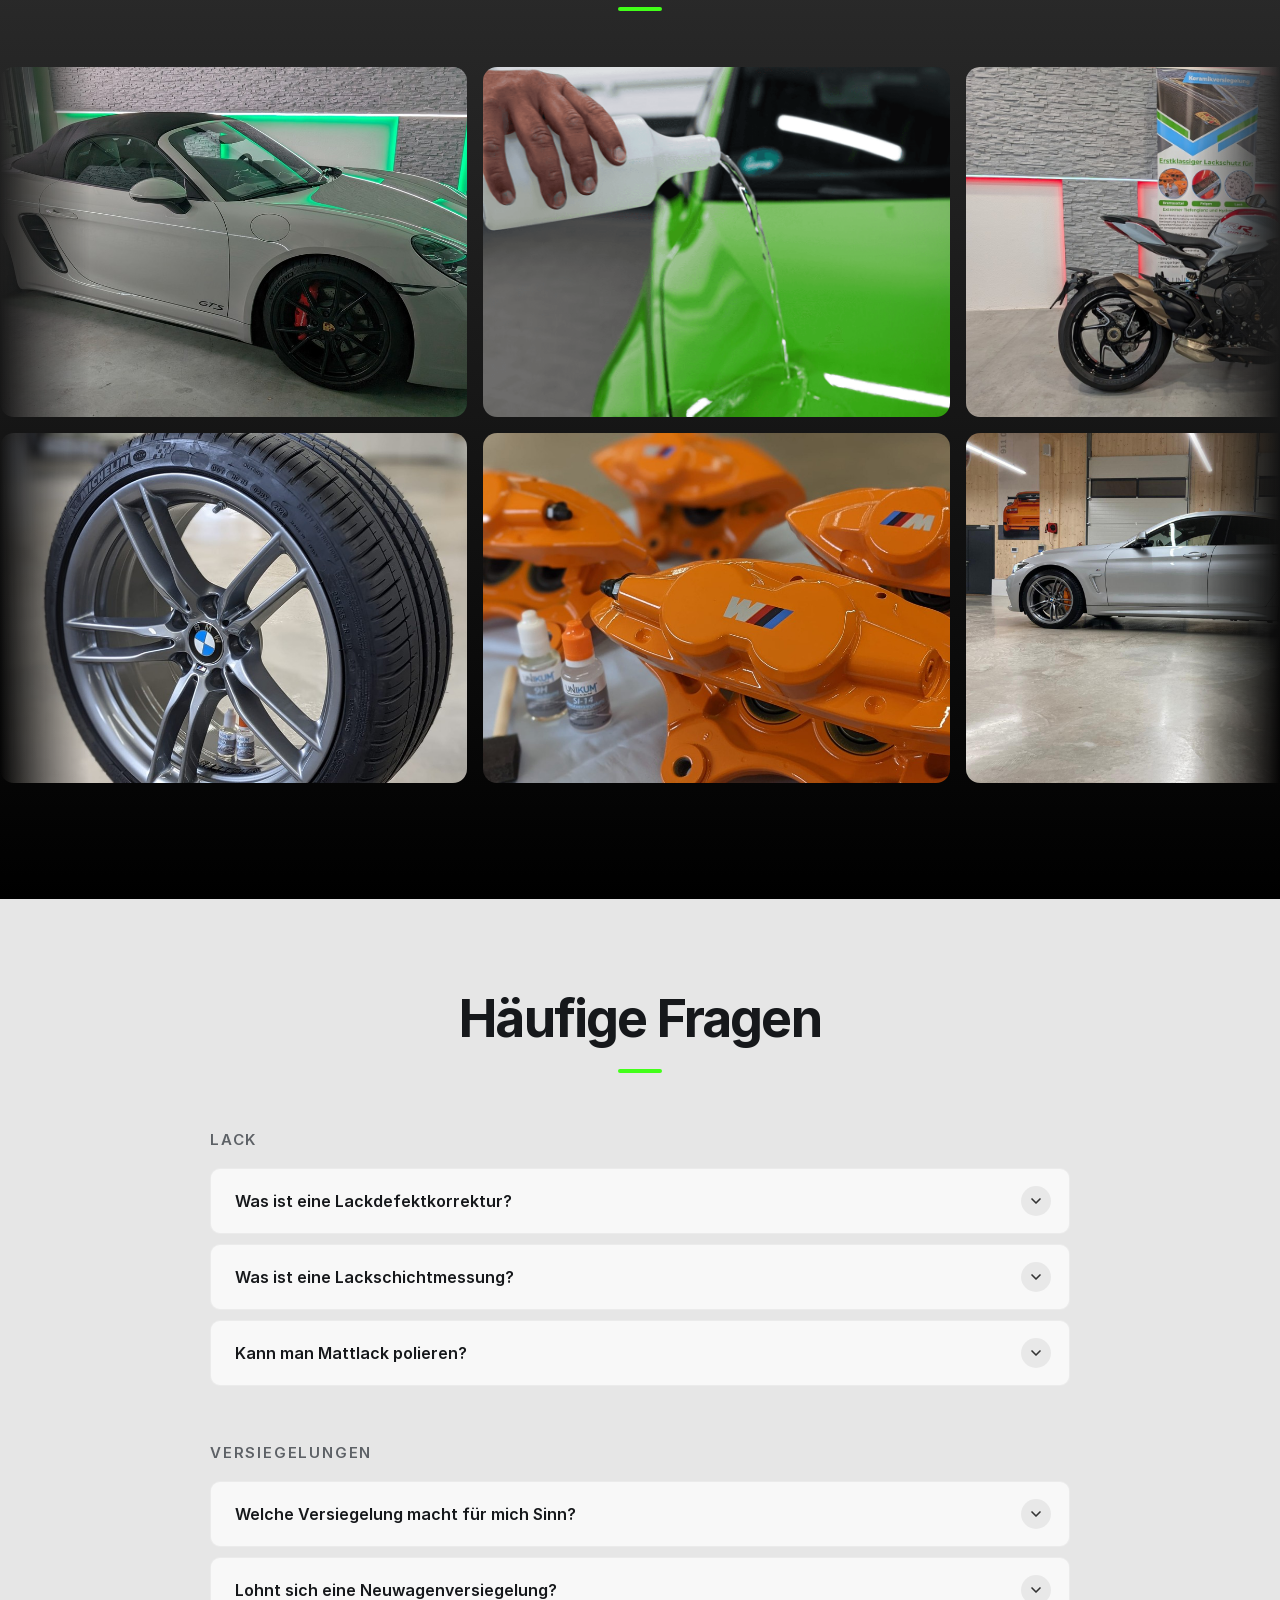
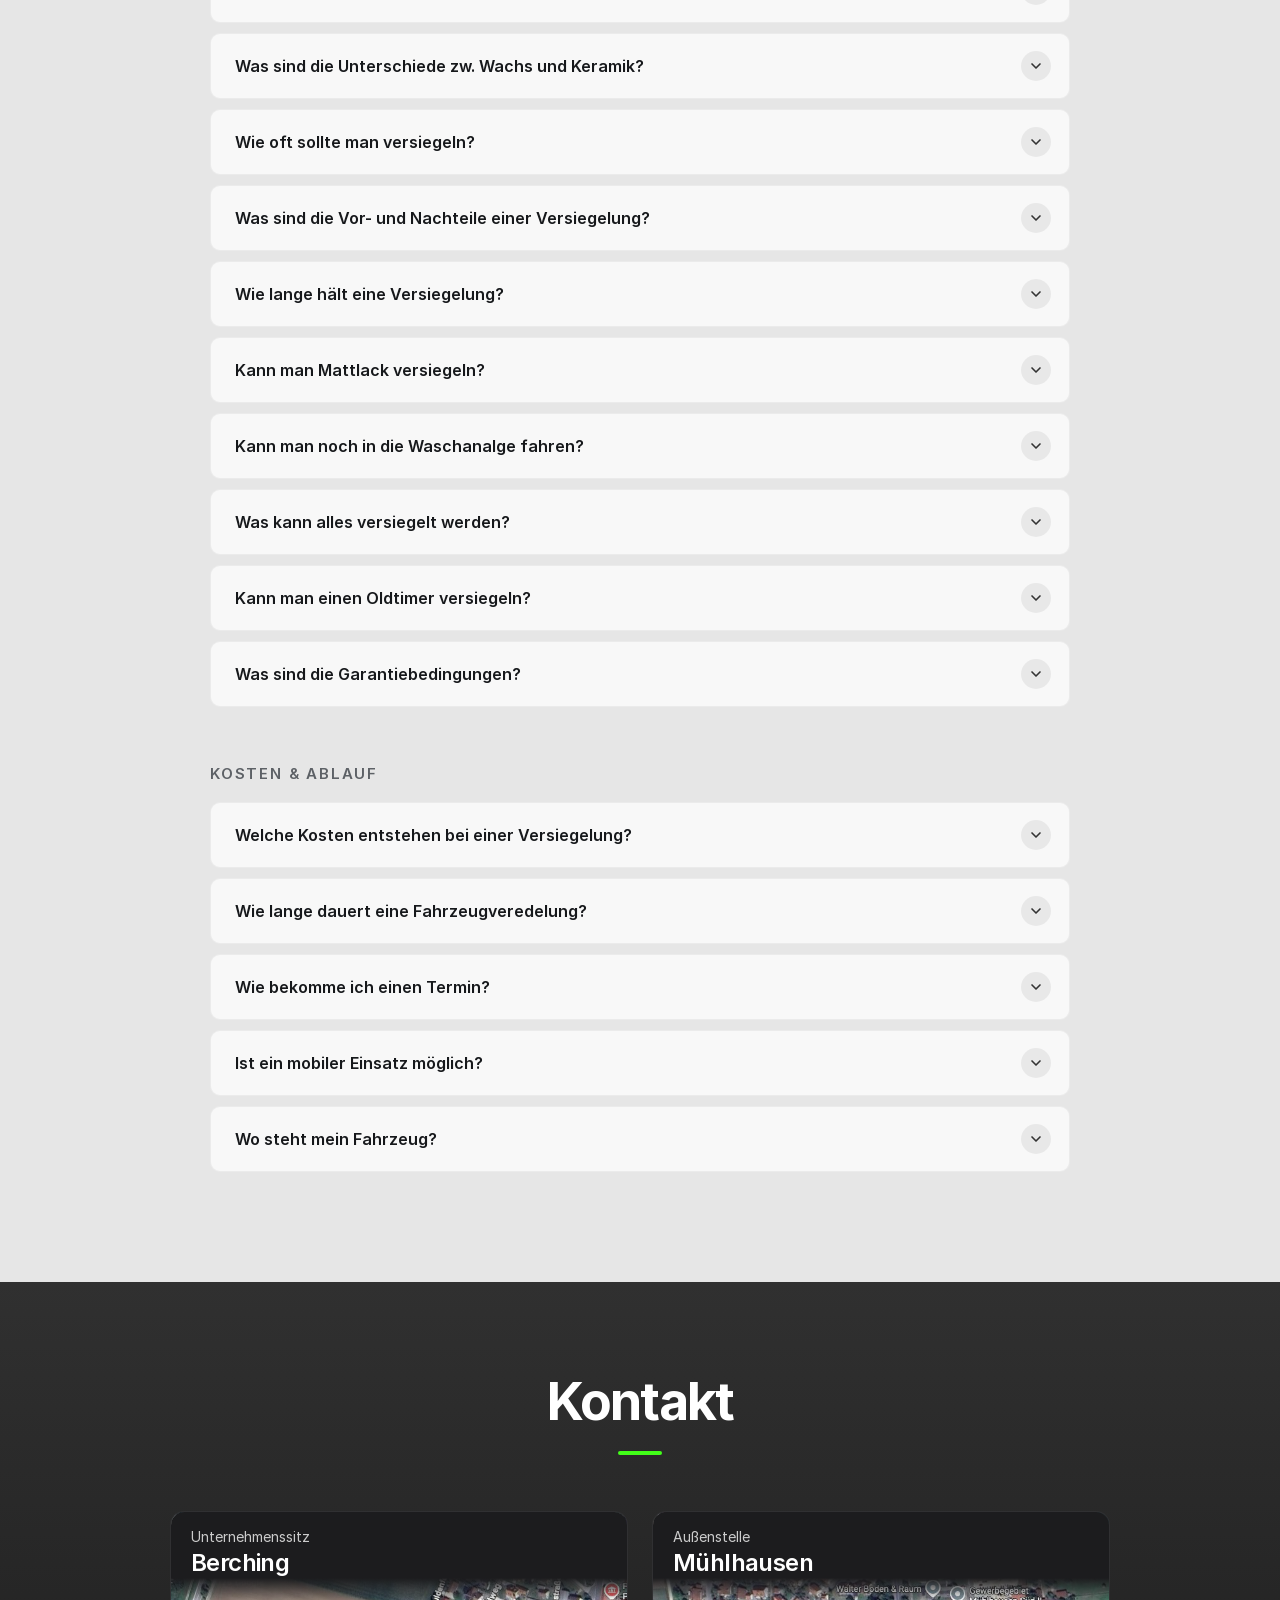
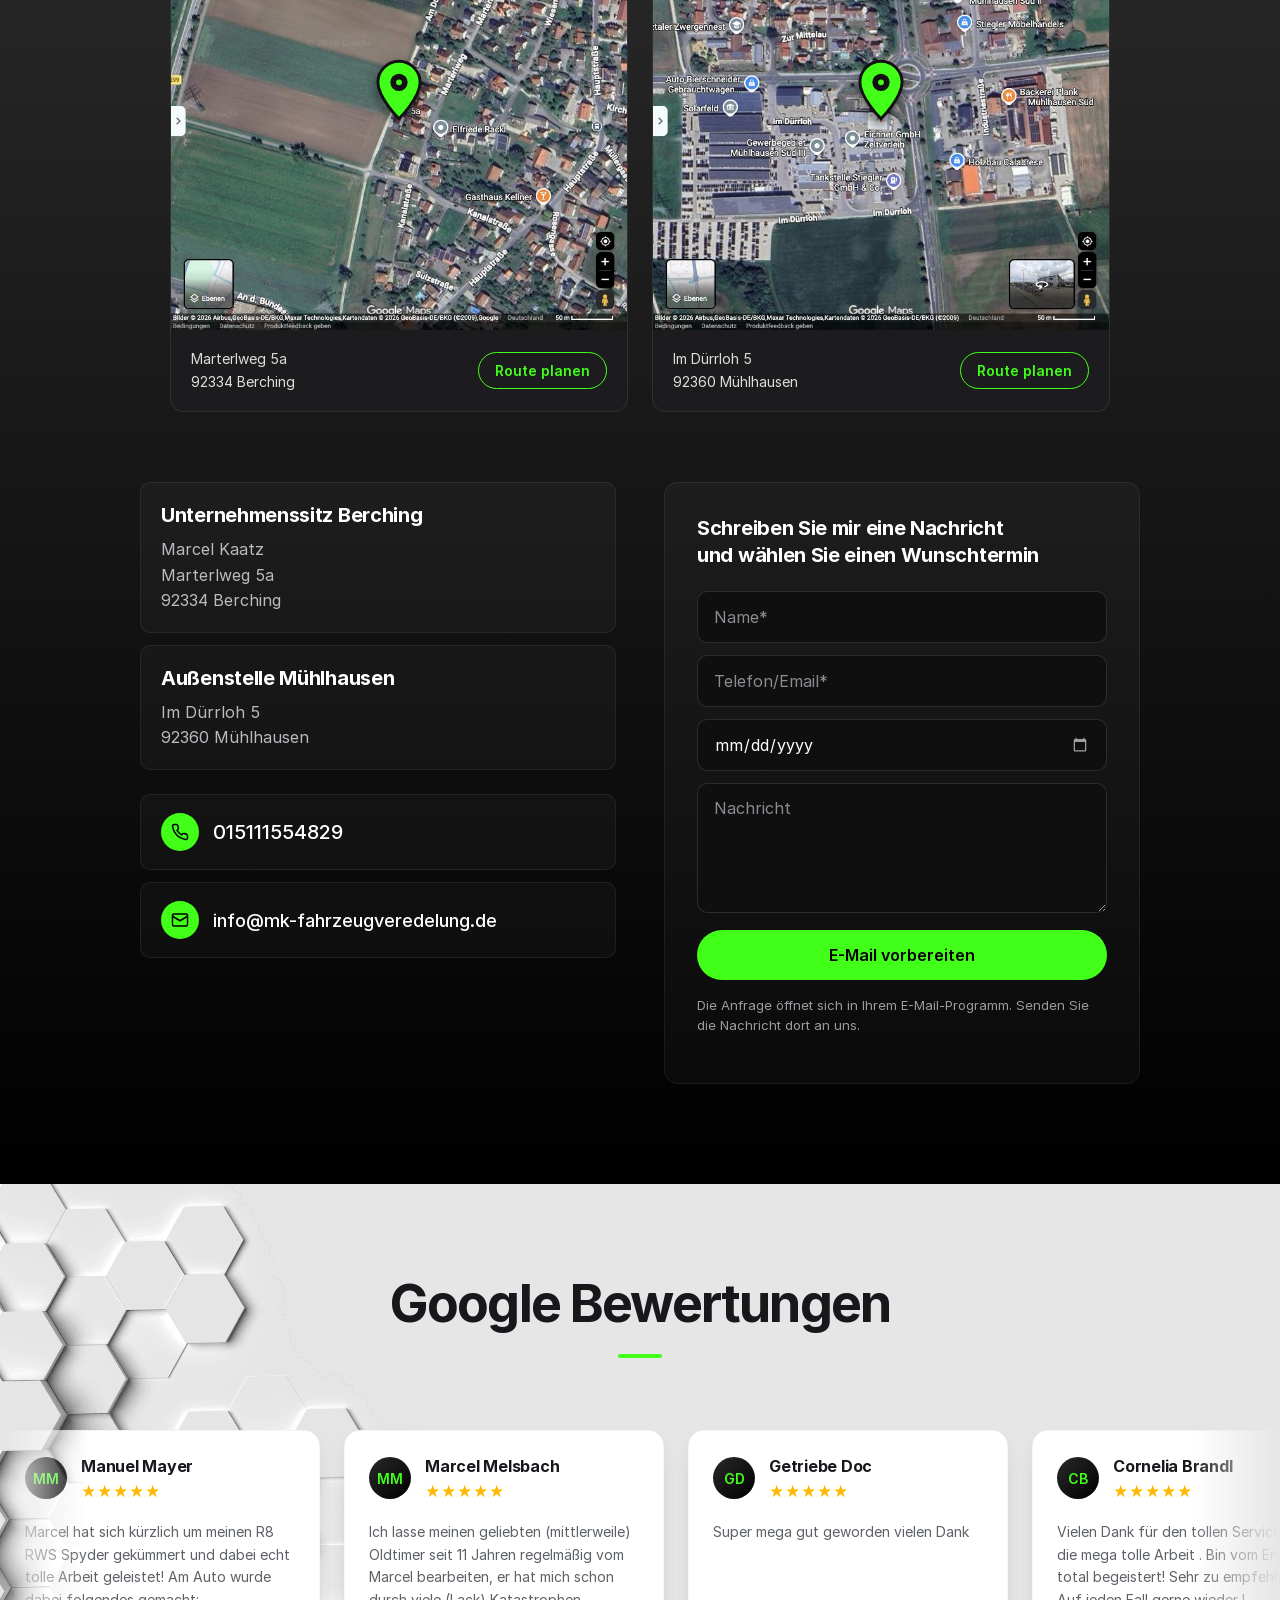
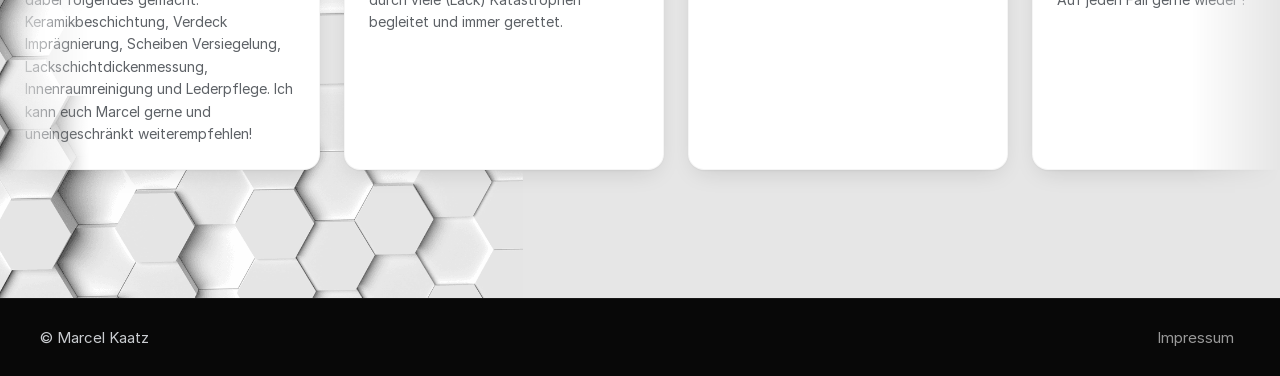
==== commit 0ee68a51: "Show MK logo in navbar instead of green diamond Co-Authored-By: Claude Opus 5.5 <noreply@anthropic.c" ====
--- a/index.html
+++ b/index.html
@@ -8,9 +8,9 @@
     <meta name="description"
       content="Ihr kompetenter Partner rund um das Thema Versiegelungen. Lackdefektkorrektur, Keramik- und Graphenbeschichtung von Marcel Kaatz.">
     <link rel="icon" href="assets/favicon.webp">
-    <link rel="stylesheet" href="styles.css?v=3">
-    <link rel="stylesheet" href="modern.css?v=3">
-    <script src="app.js?v=3" defer></script>
+    <link rel="stylesheet" href="styles.css?v=5">
+    <link rel="stylesheet" href="modern.css?v=5">
+    <script src="app.js?v=5" defer></script>
   </head>
-  <body><a class="skip" href="#main">Zum Inhalt</a><header><a class="brand" href="#start">MK FAHRZEUGVEREDELUNG</a><button class="menu-toggle" aria-label="Menü öffnen" aria-controls="navigation" aria-expanded="false"><span></span><span></span><span></span></button><nav id="navigation" aria-label="Hauptnavigation"><a href="#leistungen">Leistungen</a><a href="#produkte">Versiegelungen</a><a href="#preise">Preise</a><a href="#faq">FAQ</a><a class="contact-button" href="#kontakt">Kontakt</a></nav></header><main id="main"><section class="hero honey" id="start"><div class="hero-content"><img src="assets/lYPiol0EvJ5bVTIWehtzsLumBI.png" alt="MK Fahrzeugveredelung Logo" class="logo" loading="eager" decoding="async"><h1>Marcel Kaatz</h1><p>Ihr kompetenter Partner rund um das Thema Versiegelungen</p><div class="hero-actions"><a class="btn btn-primary" href="#kontakt">Termin anfragen<svg viewBox="0 0 24 24" fill="none" stroke="currentColor" stroke-width="2.2" stroke-linecap="round" stroke-linejoin="round" aria-hidden="true"><path d="M5 12h14M13 6l6 6-6 6"/></svg></a><a class="btn btn-ghost" href="#produkte">Versiegelungen ansehen</a></div></div></section><section class="services dark" id="leistungen"><div class="container"><h2>Das biete ich an</h2><div class="service-grid"><article class="service-card"><img src="assets/WLB1YTSu5GueRPybDPyJEZvN04.png" alt="Versiegelungen &amp; Lackdefektkorrektur" class="" loading="lazy" decoding="async"><div><h3>Versiegelungen & Lackdefektkorrektur</h3><p>Ich habe mich auf die nachhaltige Verfeinerung von Oberflächen spezialisiert und die dazugehörige Lackdefektkorrektur in Perfektion immer weiter ausgebaut.</p></div></article><article class="service-card"><img src="assets/MqXlUYCLmHjBzAP0MtJjx5vH61A.png" alt="Pflegeprodukte" class="" loading="lazy" decoding="async"><div><h3>Pflegeprodukte</h3><p>Als zertifizierter Anwender namenhafter Hersteller biete ich Ihnen abgestimmte, hochwertige Pflegeprodukte.</p></div></article><article class="service-card"><img src="assets/3cdLljDawbe5D8b84ydca7aE.png" alt="Kompetenz" class="" loading="lazy" decoding="async"><div><h3>Kompetenz</h3><p>Langjährige Erfahrung, eine Vielzahl an Herausforderungen und die Leidenschaft zum Detailing, erfüllen mit Sicherheit Ihre Bedürfnisse.</p></div></article></div></div></section><section class="coatings honey" id="produkte"><div class="container"><h2 class="reveal">Die Versiegelungen</h2><div class="coating-grid"><article class="coating-card reveal"><img src="assets/sxAMIyqItShoRiV0JvCkRCBSw.png" alt="2K-Keramik" class="" loading="lazy" decoding="async"><div><h3>2K-Keramik</h3><p>Die Hochleistungspartikel der 2K-Keramikbeschichtung verbindet sich chemisch mit der Oberfläche und legen sich über die Lackporen. Sie bilden nach der Aushärtung eine hochglänzende Schutzschicht. Diese Oberflächenoptimierung schützt den Lack vor Schäden, wie Oxidation, Salz, Säure und Insekten.</p></div></article><article class="coating-card reveal"><img src="assets/0GomhRCAZj7aYgnXIZa9wUAg08c.png" alt="1K-Keramik" class="" loading="lazy" decoding="async"><div><h3>1K-Keramik</h3><p>Es hat die gleichen Eigenschaften, wie 2K-Keramik, mit Ausnahme der Standzeit und Oberflächenhärte. Wird auch gerne bei schwierigen Lacken (Uni, Nitro, Oldtimer, usw.) verwendet. Eine ausführliche Erklärung gerne auf Anfrage.</p></div></article><article class="coating-card reveal"><img src="assets/qigbbzCNBmNKOxgwpmDkmhQLjc.jpg" alt="Graphen" class="" loading="lazy" decoding="async"><div><h3>Graphen</h3><p>Graphen-Beschichtung kombiniert die Vorteile der 2K-Keramik mit erhöhter Standzeit, höherer Festigkeit und einer noch edleren Optik.</p></div></article></div></div></section><section class="gallery dark"><h2 class="reveal">Letzte Veredelungen</h2><div class="gallery-window"><div class="gallery-track "><div class="gallery-set"><button class="gallery-item" data-image="assets/XwQQpOOPvW8k6sPdu6SrqDL2LWo.jpg" aria-label="Fahrzeugveredelung 1 vergrößern"><img src="assets/XwQQpOOPvW8k6sPdu6SrqDL2LWo.jpg" alt="Fahrzeug nach der Veredelung" class="" loading="lazy" decoding="async"></button><button class="gallery-item" data-image="assets/otS4Y8DktCSLNlTebIlo0FuRBMQ.jpg" aria-label="Fahrzeugveredelung 2 vergrößern"><img src="assets/otS4Y8DktCSLNlTebIlo0FuRBMQ.jpg" alt="Fahrzeug nach der Veredelung" class="" loading="lazy" decoding="async"></button><button class="gallery-item" data-image="assets/r6NZO1qWJKyW0P8lovttPfK2JUs.jpg" aria-label="Fahrzeugveredelung 3 vergrößern"><img src="assets/r6NZO1qWJKyW0P8lovttPfK2JUs.jpg" alt="Fahrzeug nach der Veredelung" class="" loading="lazy" decoding="async"></button><button class="gallery-item" data-image="assets/iNE2X4dv1eB0U9kVVLSI5CSXM.jpeg" aria-label="Fahrzeugveredelung 4 vergrößern"><img src="assets/iNE2X4dv1eB0U9kVVLSI5CSXM.jpeg" alt="Fahrzeug nach der Veredelung" class="" loading="lazy" decoding="async"></button><button class="gallery-item" data-image="assets/soBBq1NqTaa1dt626jl5j6xSgos.jpeg" aria-label="Fahrzeugveredelung 5 vergrößern"><img src="assets/soBBq1NqTaa1dt626jl5j6xSgos.jpeg" alt="Fahrzeug nach der Veredelung" class="" loading="lazy" decoding="async"></button><button class="gallery-item" data-image="assets/CMqu4VXoQur1WqGDz2VAyBBC5w.jpg" aria-label="Fahrzeugveredelung 6 vergrößern"><img src="assets/CMqu4VXoQur1WqGDz2VAyBBC5w.jpg" alt="Fahrzeug nach der Veredelung" class="" loading="lazy" decoding="async"></button><button class="gallery-item" data-image="assets/LRp2MeaDlHQXdbh2bmSIjnrTz8.jpeg" aria-label="Fahrzeugveredelung 7 vergrößern"><img src="assets/LRp2MeaDlHQXdbh2bmSIjnrTz8.jpeg" alt="Fahrzeug nach der Veredelung" class="" loading="lazy" decoding="async"></button></div><div class="gallery-set" aria-hidden="true" inert><button class="gallery-item" data-image="assets/XwQQpOOPvW8k6sPdu6SrqDL2LWo.jpg" aria-label="Fahrzeugveredelung 1 vergrößern"><img src="assets/XwQQpOOPvW8k6sPdu6SrqDL2LWo.jpg" alt="Fahrzeug nach der Veredelung" class="" loading="lazy" decoding="async"></button><button class="gallery-item" data-image="assets/otS4Y8DktCSLNlTebIlo0FuRBMQ.jpg" aria-label="Fahrzeugveredelung 2 vergrößern"><img src="assets/otS4Y8DktCSLNlTebIlo0FuRBMQ.jpg" alt="Fahrzeug nach der Veredelung" class="" loading="lazy" decoding="async"></button><button class="gallery-item" data-image="assets/r6NZO1qWJKyW0P8lovttPfK2JUs.jpg" aria-label="Fahrzeugveredelung 3 vergrößern"><img src="assets/r6NZO1qWJKyW0P8lovttPfK2JUs.jpg" alt="Fahrzeug nach der Veredelung" class="" loading="lazy" decoding="async"></button><button class="gallery-item" data-image="assets/iNE2X4dv1eB0U9kVVLSI5CSXM.jpeg" aria-label="Fahrzeugveredelung 4 vergrößern"><img src="assets/iNE2X4dv1eB0U9kVVLSI5CSXM.jpeg" alt="Fahrzeug nach der Veredelung" class="" loading="lazy" decoding="async"></button><button class="gallery-item" data-image="assets/soBBq1NqTaa1dt626jl5j6xSgos.jpeg" aria-label="Fahrzeugveredelung 5 vergrößern"><img src="assets/soBBq1NqTaa1dt626jl5j6xSgos.jpeg" alt="Fahrzeug nach der Veredelung" class="" loading="lazy" decoding="async"></button><button class="gallery-item" data-image="assets/CMqu4VXoQur1WqGDz2VAyBBC5w.jpg" aria-label="Fahrzeugveredelung 6 vergrößern"><img src="assets/CMqu4VXoQur1WqGDz2VAyBBC5w.jpg" alt="Fahrzeug nach der Veredelung" class="" loading="lazy" decoding="async"></button><button class="gallery-item" data-image="assets/LRp2MeaDlHQXdbh2bmSIjnrTz8.jpeg" aria-label="Fahrzeugveredelung 7 vergrößern"><img src="assets/LRp2MeaDlHQXdbh2bmSIjnrTz8.jpeg" alt="Fahrzeug nach der Veredelung" class="" loading="lazy" decoding="async"></button></div></div></div><div class="gallery-window"><div class="gallery-track reverse"><div class="gallery-set"><button class="gallery-item" data-image="assets/MYBSIAazP7o2SzW5NUPzJsYEKI.jpeg" aria-label="Fahrzeugveredelung 8 vergrößern"><img src="assets/MYBSIAazP7o2SzW5NUPzJsYEKI.jpeg" alt="Fahrzeug nach der Veredelung" class="" loading="lazy" decoding="async"></button><button class="gallery-item" data-image="assets/D0Zoy6B1YbjJcM09gCXt2bfvSk.jpeg" aria-label="Fahrzeugveredelung 9 vergrößern"><img src="assets/D0Zoy6B1YbjJcM09gCXt2bfvSk.jpeg" alt="Fahrzeug nach der Veredelung" class="" loading="lazy" decoding="async"></button><button class="gallery-item" data-image="assets/VG6XzdZC0V3N2g6vWedgpoZks.jpeg" aria-label="Fahrzeugveredelung 10 vergrößern"><img src="assets/VG6XzdZC0V3N2g6vWedgpoZks.jpeg" alt="Fahrzeug nach der Veredelung" class="" loading="lazy" decoding="async"></button><button class="gallery-item" data-image="assets/6HIPshToE4t1GnzdojVzKo8ASVM.jpg" aria-label="Fahrzeugveredelung 11 vergrößern"><img src="assets/6HIPshToE4t1GnzdojVzKo8ASVM.jpg" alt="Fahrzeug nach der Veredelung" class="" loading="lazy" decoding="async"></button><button class="gallery-item" data-image="assets/h1iEAYLNM6Qe1mlRmsC7ubmUI.jpeg" aria-label="Fahrzeugveredelung 12 vergrößern"><img src="assets/h1iEAYLNM6Qe1mlRmsC7ubmUI.jpeg" alt="Fahrzeug nach der Veredelung" class="" loading="lazy" decoding="async"></button><button class="gallery-item" data-image="assets/geQQcV83LbrKrCWx0maOvZsork.jpeg" aria-label="Fahrzeugveredelung 13 vergrößern"><img src="assets/geQQcV83LbrKrCWx0maOvZsork.jpeg" alt="Fahrzeug nach der Veredelung" class="" loading="lazy" decoding="async"></button></div><div class="gallery-set" aria-hidden="true" inert><button class="gallery-item" data-image="assets/MYBSIAazP7o2SzW5NUPzJsYEKI.jpeg" aria-label="Fahrzeugveredelung 8 vergrößern"><img src="assets/MYBSIAazP7o2SzW5NUPzJsYEKI.jpeg" alt="Fahrzeug nach der Veredelung" class="" loading="lazy" decoding="async"></button><button class="gallery-item" data-image="assets/D0Zoy6B1YbjJcM09gCXt2bfvSk.jpeg" aria-label="Fahrzeugveredelung 9 vergrößern"><img src="assets/D0Zoy6B1YbjJcM09gCXt2bfvSk.jpeg" alt="Fahrzeug nach der Veredelung" class="" loading="lazy" decoding="async"></button><button class="gallery-item" data-image="assets/VG6XzdZC0V3N2g6vWedgpoZks.jpeg" aria-label="Fahrzeugveredelung 10 vergrößern"><img src="assets/VG6XzdZC0V3N2g6vWedgpoZks.jpeg" alt="Fahrzeug nach der Veredelung" class="" loading="lazy" decoding="async"></button><button class="gallery-item" data-image="assets/6HIPshToE4t1GnzdojVzKo8ASVM.jpg" aria-label="Fahrzeugveredelung 11 vergrößern"><img src="assets/6HIPshToE4t1GnzdojVzKo8ASVM.jpg" alt="Fahrzeug nach der Veredelung" class="" loading="lazy" decoding="async"></button><button class="gallery-item" data-image="assets/h1iEAYLNM6Qe1mlRmsC7ubmUI.jpeg" aria-label="Fahrzeugveredelung 12 vergrößern"><img src="assets/h1iEAYLNM6Qe1mlRmsC7ubmUI.jpeg" alt="Fahrzeug nach der Veredelung" class="" loading="lazy" decoding="async"></button><button class="gallery-item" data-image="assets/geQQcV83LbrKrCWx0maOvZsork.jpeg" aria-label="Fahrzeugveredelung 13 vergrößern"><img src="assets/geQQcV83LbrKrCWx0maOvZsork.jpeg" alt="Fahrzeug nach der Veredelung" class="" loading="lazy" decoding="async"></button></div></div></div></section><section class="faq" id="faq"><div class="container"><h2 class="reveal">Häufige Fragen</h2><div class="faq-group" ><h3 class="group-title reveal">Lack</h3><details><summary>Was ist eine Lackdefektkorrektur?</summary><div class="answer">Unter &quot;Lackdefektkorrektur&quot; versteht man das Bearbeiten des Klarlacks mit mehr oder weniger schleifenden Methoden, um den Lack in (meist) mehreren Poliergängen von Defekten (Kratzer, Hologrammen, Verschleifungen usw.) zu befreien.</div></details><details><summary>Was ist eine Lackschichtmessung?</summary><div class="answer">Wir messen mit dem NexPTG die Lackdicke in μm (Mikrometer). Dabei erkennt das Gerät, welches Metall sich darunter verbirgt (Aluminium, Stahl oder Stahl + Verzinkung) und ob es sich um die originale Lackschicht handelt. Die Standard-Lackdicke ab Werk beträgt maximal 150 μm.<br><br>Ein ausführliches Protokoll kann gerne an Sie ausgehändigt werden.</div></details><details><summary>Kann man Mattlack polieren?</summary><div class="answer">Nein. Fahrzeuge mit Mattlackierung dürfen nicht poliert werden. Durch das Polieren erhält der Lack eine glänzende Oberfläche.</div></details></div><div class="faq-group" ><h3 class="group-title reveal">Versiegelungen</h3><details><summary>Welche Versiegelung macht für mich Sinn?</summary><div class="answer">Diese Frage würde ich gerne mit Ihnen persönlich abklären, da es viele Faktoren im Vorfeld abzuklären gilt. Abgestimmt mit Ihren Bedürfnissen finden wir die richtige Versiegelung für Sie.</div></details><details><summary>Lohnt sich eine Neuwagenversiegelung?</summary><div class="answer">Klar, egal ob Wachs oder Keramik, man möchte ja seinen neuen Wagen auch schützen und pflegen.</div></details><details><summary>Was sind die Unterschiede zw. Wachs und Keramik?</summary><div class="answer">Der große Unterschied ist, dass ein Wachs auf dem Lack aufliegt, während eine Keramikversiegelung sich durch eine chemische Reaktion fest mit dem Lack verbindet. Daher haben beide auch sehr unterschiedliche Standzeiten und Wirkungen.</div></details><details><summary>Wie oft sollte man versiegeln?</summary><div class="answer">Dies hängt von mehreren Faktoren ab:<br>Fahrleistung/Pflege/Waschanlagenauto usw.<br>Und hier sollte man auch unterscheiden, ob das Fahrzeug keramisch oder mit Wachs versiegelt ist.<br>Wachs würde ich jedes halbe Jahr auffrischen, Keramik je nach Bedarf (1-3 Jahre).</div></details><details><summary>Was sind die Vor- und Nachteile einer Versiegelung?</summary><div class="answer">Allgemein:<br><br>-Leichtere Reinigung des Fahrzeugs<br>-Resistenter gegen Vogelkot<br>-Insekteneinschläge lassen sich leichter entfernen<br>-Schöner Glanz<br><br>Vorteile bei Keramik:<br>-UV-beständig<br>-Härteste Versiegelungsart<br>-Chemische Verbindung mit dem Lack<br>-Standzeiten über 2-3 Jahre möglich (je nach Pflege/Beanspruchung)<br>-Kunststoffteile können mitversiegelt werden<br><br>Nachteile Keramik:<br>-Preisintensivste Versiegelungsart</div></details><details><summary>Wie lange hält eine Versiegelung?</summary><div class="answer">Das entscheiden Sie, egal ob Wachs oder Keramik, die Pflege danach entscheidet die Standzeit.<br><br>Aber keine Sorge, ich berate Sie ausführlich darüber. Und auch nach getaner Arbeit bin ich weiterhin erreichbar für Sie bei offenen Fragen und Anregungen.</div></details><details><summary>Kann man Mattlack versiegeln?</summary><div class="answer">Ja</div></details><details><summary>Kann man noch in die Waschanalge fahren?</summary><div class="answer">Klar, jedoch verringert sich die Standzeit durch die mechanische Wirkung der Waschbürsten und der dazugehörigen Waschchemie.</div></details><details><summary>Was kann alles versiegelt werden?</summary><div class="answer">Lack<br>GFK<br>Scheiben<br>Felgen<br>Bremssättel <br>Stoffverdeck</div></details><details><summary>Kann man einen Oldtimer versiegeln?</summary><div class="answer">Na klar, es ist zum Teil aufwändiger, aber lohnt sich in der Regel auf jeden Fall. Die passende Versiegelung wird vor Ort mit Ihnen bestimmt und auch fachmännisch umgesetzt</div></details><details><summary>Was sind die Garantiebedingungen?</summary><div class="answer">Kurz und knapp: Ich gebe KEINE Garantie auf meine Versiegelungen, da nicht ich, sondern der Kunde für die Standzeit verantwortlich ist!<br><br>In der Regel hält eine Keramik aber zwischen 20.000-40.000 km / 2-5 Jahre. Diese Angaben sind kein Versprechen, sondern selbst getestete und von Kunden beschriebene Angaben!!!<br><br>Ich stehe hinter meiner Arbeit, und falls mal etwas nicht stimmen sollte mit der Versiegelung, bitte einfach Bescheid geben. Lösungen entstehen durch richtige Kommunikation.</div></details></div><div class="faq-group" id="preise"><h3 class="group-title reveal">Kosten & Ablauf</h3><details><summary>Welche Kosten entstehen bei einer Versiegelung?</summary><div class="answer">Es ist abhängig von der Leistung und Versiegelung, die Sie haben möchten.<br><br>Dieses Thema wird bei der ersten Besichtigung ausführlich besprochen und mit Ihren Wünschen abgeglichen.</div></details><details><summary>Wie lange dauert eine Fahrzeugveredelung?</summary><div class="answer">Das richtet sich nach den Wünschen des Kunden und der dazugehörigen Versiegelung.<br>Eine Keramikversiegelung kann ca. 2-3 Tage in Anspruch nehmen.</div></details><details><summary>Wie bekomme ich einen Termin?</summary><div class="answer">Einfach anrufen oder per WhatsApp schreiben.<br>Natürlich können Sie auch das Kontaktformular weiter unten nutzen.</div></details><details><summary>Ist ein mobiler Einsatz möglich?</summary><div class="answer">Selbstverständlich, Gegebenheiten müssen aber vor Ort geprüft werden.</div></details><details><summary>Wo steht mein Fahrzeug?</summary><div class="answer">Ihr Fahrzeug steht in einer abgesperrten, videoüberwachten Halle.</div></details></div></div></section><section class="contact dark" id="kontakt"><div class="container"><h2 class="reveal">Kontakt</h2><div class="location-maps reveal"><figure class="location-map" data-location="berching"><a class="map-view" href="https://www.google.com/maps/search/?api=1&amp;query=Marterlweg+5a%2C+92334+Berching" target="_blank" rel="noopener" aria-label="Unternehmenssitz Berching in Google Maps öffnen"><img src="assets/map-berching.jpg" alt="Google Maps Satellitenansicht: Marterlweg 5a, 92334 Berching" width="720" height="660" loading="lazy" decoding="async"><span class="location-caption"><span>Unternehmenssitz</span><strong>Berching</strong></span><span class="brand-map-marker" aria-hidden="true"><svg viewBox="0 0 48 64" aria-hidden="true"><path d="M24 2C11.9 2 2 11.9 2 24c0 16 22 38 22 38s22-22 22-38C46 11.9 36.1 2 24 2Z" fill="#42ff19" stroke="#111" stroke-width="3"/><circle cx="24" cy="24" r="9" fill="#111"/><circle cx="24" cy="24" r="3" fill="#42ff19"/></svg></span></a><figcaption><p>Marterlweg 5a<br>92334 Berching</p><a class="route-link" href="https://www.google.com/maps/dir/?api=1&amp;destination=Marterlweg+5a%2C+92334+Berching" target="_blank" rel="noopener">Route planen</a></figcaption></figure><figure class="location-map" data-location="muehlhausen"><a class="map-view" href="https://www.google.com/maps/search/?api=1&amp;query=Im+D%C3%BCrrloh+5%2C+92360+M%C3%BChlhausen" target="_blank" rel="noopener" aria-label="Außenstelle Mühlhausen in Google Maps öffnen"><img src="assets/map-muehlhausen.jpg" alt="Google Maps Satellitenansicht: Im Dürrloh 5, 92360 Mühlhausen" width="720" height="660" loading="lazy" decoding="async"><span class="location-caption"><span>Außenstelle</span><strong>Mühlhausen</strong></span><span class="brand-map-marker" aria-hidden="true"><svg viewBox="0 0 48 64" aria-hidden="true"><path d="M24 2C11.9 2 2 11.9 2 24c0 16 22 38 22 38s22-22 22-38C46 11.9 36.1 2 24 2Z" fill="#42ff19" stroke="#111" stroke-width="3"/><circle cx="24" cy="24" r="9" fill="#111"/><circle cx="24" cy="24" r="3" fill="#42ff19"/></svg></span></a><figcaption><p>Im Dürrloh 5<br>92360 Mühlhausen</p><a class="route-link" href="https://www.google.com/maps/dir/?api=1&amp;destination=Im+D%C3%BCrrloh+5%2C+92360+M%C3%BChlhausen" target="_blank" rel="noopener">Route planen</a></figcaption></figure></div><div class="contact-grid"><div class="addresses reveal"><a href="https://www.google.com/maps/search/?api=1&amp;query=Marterlweg+5a%2C+92334+Berching" target="_blank" rel="noopener"><h3>Unternehmenssitz Berching</h3><p>Marcel Kaatz<br>Marterlweg 5a<br>92334 Berching</p></a><a href="https://www.google.com/maps/search/?api=1&amp;query=Im+D%C3%BCrrloh+5%2C+92360+M%C3%BChlhausen" target="_blank" rel="noopener"><h3>Außenstelle Mühlhausen</h3><p>Im Dürrloh 5<br>92360 Mühlhausen</p></a><a class="phone" href="tel:015111554829"><span class="contact-icon" aria-hidden="true"><svg viewBox="0 0 24 24" fill="none" stroke="currentColor" stroke-width="2" stroke-linecap="round" stroke-linejoin="round"><path d="M22 16.9v3a2 2 0 0 1-2.2 2 19.8 19.8 0 0 1-8.6-3.1 19.5 19.5 0 0 1-6-6A19.8 19.8 0 0 1 2.1 4.2 2 2 0 0 1 4.1 2h3a2 2 0 0 1 2 1.7c.1.9.4 1.8.7 2.7a2 2 0 0 1-.5 2.1L8 9.8a16 16 0 0 0 6 6l1.3-1.3a2 2 0 0 1 2.1-.4c.9.3 1.8.6 2.7.7a2 2 0 0 1 1.7 2z"/></svg></span>015111554829</a><a class="email" href="mailto:info@mk-fahrzeugveredelung.de"><span class="contact-icon" aria-hidden="true"><svg viewBox="0 0 24 24" fill="none" stroke="currentColor" stroke-width="2" stroke-linecap="round" stroke-linejoin="round"><rect x="2" y="4" width="20" height="16" rx="2"/><path d="m22 7-10 6L2 7"/></svg></span>info@mk-fahrzeugveredelung.de</a></div><div class="form-wrap reveal"><h3>Schreiben Sie mir eine Nachricht<br>und wählen Sie einen Wunschtermin</h3><form id="contact-form"><label class="sr-only" for="name">Name</label><input id="name" name="name" placeholder="Name*" autocomplete="name" required maxlength="100"><label class="sr-only" for="contact">Telefon oder Email</label><input id="contact" name="contact" placeholder="Telefon/Email*" autocomplete="email" required maxlength="150"><label class="sr-only" for="date">Wunschtermin</label><input id="date" type="date" name="date" aria-label="Wunschtermin"><label class="sr-only" for="message">Nachricht</label><textarea id="message" name="message" placeholder="Nachricht" maxlength="5000"></textarea><button class="submit" type="submit">E-Mail vorbereiten</button><p class="form-note">Die Anfrage öffnet sich in Ihrem E-Mail-Programm. Senden Sie die Nachricht dort an uns.</p><p id="form-status" role="status"></p></form></div></div></div></section><section class="reviews honey"><h2 class="reveal">Google Bewertungen</h2><div class="reviews-window"><div class="reviews-track"><div class="reviews-set"><article class="review-card"><div class="review-header"><span class="avatar">MM</span><div><h3>Manuel Mayer</h3><div class="stars" aria-label="5 von 5 Sternen">★★★★★</div></div></div><p>Marcel hat sich kürzlich um meinen R8 RWS Spyder gekümmert und dabei echt tolle Arbeit geleistet!  Am Auto wurde dabei folgendes gemacht: Keramikbeschichtung, Verdeck Imprägnierung, Scheiben Versiegelung, Lackschichtdickenmessung, Innenraumreinigung und Lederpflege.  Ich kann euch Marcel gerne und uneingeschränkt weiterempfehlen!</p></article><article class="review-card"><div class="review-header"><span class="avatar">MM</span><div><h3>Marcel Melsbach</h3><div class="stars" aria-label="5 von 5 Sternen">★★★★★</div></div></div><p>Ich lasse meinen geliebten (mittlerweile) Oldtimer seit 11 Jahren regelmäßig vom Marcel bearbeiten, er hat mich schon durch viele (Lack) Katastrophen begleitet und immer gerettet.</p></article><article class="review-card"><div class="review-header"><span class="avatar">GD</span><div><h3>Getriebe Doc</h3><div class="stars" aria-label="5 von 5 Sternen">★★★★★</div></div></div><p>Super mega gut geworden vielen Dank</p></article><article class="review-card"><div class="review-header"><span class="avatar">CB</span><div><h3>Cornelia Brandl</h3><div class="stars" aria-label="5 von 5 Sternen">★★★★★</div></div></div><p>Vielen Dank für den tollen Service und die mega tolle Arbeit . Bin vom Ergebnis total begeistert! Sehr zu empfehlen ! Auf jeden Fall gerne wieder !</p></article><article class="review-card"><div class="review-header"><span class="avatar">FO</span><div><h3>Ferley Ospina Valen...</h3><div class="stars" aria-label="5 von 5 Sternen">★★★★★</div></div></div><p>Ein sehr erfahrener Mann der sein Handwerk meistert wie kein anderer. Kann ich jedem nur ans Herz legen, wenn man auf Qualität Wert legt. Besonders begeistert bin ich von der Kommunikation sowie von der Kundenorientierung von Marcel...</p></article><article class="review-card"><div class="review-header"><span class="avatar">AS</span><div><h3>andreas sprengnagel</h3><div class="stars" aria-label="5 von 5 Sternen">★★★★★</div></div></div><p>Sehr informative Schulung über die Polier und Beschichtungstechnik</p></article><article class="review-card"><div class="review-header"><span class="avatar">TS</span><div><h3>tstst sts</h3><div class="stars" aria-label="5 von 5 Sternen">★★★★★</div></div></div><p>Top!!. Gerne jederzeit wieder!. Total freundlich und eine sehr gute Arbeit. Habe das Volle Programm genommen (Keramik inkl. Felgen + Bremssättel + Das gesamte Auto.! Die Veränderung wie es davor war und danach ist der Hammer. Empfehle auf alle fälle weiter bei ihm die Veredelung zu machen...</p></article><article class="review-card"><div class="review-header"><span class="avatar">M</span><div><h3>Margarete</h3><div class="stars" aria-label="5 von 5 Sternen">★★★★★</div></div></div><p>Unsere Auto bekam  eine Keramikbeschichtung. Es bestanden zunächst Bedenken, ob dies bei einem Neuwagen überhaupt Sinn macht, aber wir wurden eines Besseren belehrt. Nicht nur, dass der Wagen  nach der Behandlung auch an den Stellen, die nur schwer zugänglich sind glänzt und blinkt...</p></article><article class="review-card"><div class="review-header"><span class="avatar">HL</span><div><h3>Harry Lewe</h3><div class="stars" aria-label="5 von 5 Sternen">★★★★★</div></div></div><p>Haben unseren geliebten Oldtimer in diese professionellen Hände gegeben und waren mehr als zufrieden mit dem Ergebnis! Das Auto wurde bei uns zu Hause poliert und zweifach keramikversiegelt. Wir wurden über die einzelnen Arbeitsschritte sowie die schwierigen Stellen des Lacks ausführlich beraten...</p></article><article class="review-card"><div class="review-header"><span class="avatar">W</span><div><h3>werkstattdesboesen...</h3><div class="stars" aria-label="5 von 5 Sternen">★★★★★</div></div></div><p>Sehr saubere Arbeit, bis ins Detail! Keramik Versiegelungen level endgegner 👍🏻 Vielen Dank Marcel</p></article><article class="review-card"><div class="review-header"><span class="avatar">JH</span><div><h3>Julian Hofmann</h3><div class="stars" aria-label="5 von 5 Sternen">★★★★★</div></div></div><p>Netter sympathischer Kontakt. Saubere und ausführliche Arbeitsweise. Guter Lehrgangsleiter mit reichlich Erfahrung.</p></article></div><div class="reviews-set" aria-hidden="true" inert><article class="review-card"><div class="review-header"><span class="avatar">MM</span><div><h3>Manuel Mayer</h3><div class="stars" aria-label="5 von 5 Sternen">★★★★★</div></div></div><p>Marcel hat sich kürzlich um meinen R8 RWS Spyder gekümmert und dabei echt tolle Arbeit geleistet!  Am Auto wurde dabei folgendes gemacht: Keramikbeschichtung, Verdeck Imprägnierung, Scheiben Versiegelung, Lackschichtdickenmessung, Innenraumreinigung und Lederpflege.  Ich kann euch Marcel gerne und uneingeschränkt weiterempfehlen!</p></article><article class="review-card"><div class="review-header"><span class="avatar">MM</span><div><h3>Marcel Melsbach</h3><div class="stars" aria-label="5 von 5 Sternen">★★★★★</div></div></div><p>Ich lasse meinen geliebten (mittlerweile) Oldtimer seit 11 Jahren regelmäßig vom Marcel bearbeiten, er hat mich schon durch viele (Lack) Katastrophen begleitet und immer gerettet.</p></article><article class="review-card"><div class="review-header"><span class="avatar">GD</span><div><h3>Getriebe Doc</h3><div class="stars" aria-label="5 von 5 Sternen">★★★★★</div></div></div><p>Super mega gut geworden vielen Dank</p></article><article class="review-card"><div class="review-header"><span class="avatar">CB</span><div><h3>Cornelia Brandl</h3><div class="stars" aria-label="5 von 5 Sternen">★★★★★</div></div></div><p>Vielen Dank für den tollen Service und die mega tolle Arbeit . Bin vom Ergebnis total begeistert! Sehr zu empfehlen ! Auf jeden Fall gerne wieder !</p></article><article class="review-card"><div class="review-header"><span class="avatar">FO</span><div><h3>Ferley Ospina Valen...</h3><div class="stars" aria-label="5 von 5 Sternen">★★★★★</div></div></div><p>Ein sehr erfahrener Mann der sein Handwerk meistert wie kein anderer. Kann ich jedem nur ans Herz legen, wenn man auf Qualität Wert legt. Besonders begeistert bin ich von der Kommunikation sowie von der Kundenorientierung von Marcel...</p></article><article class="review-card"><div class="review-header"><span class="avatar">AS</span><div><h3>andreas sprengnagel</h3><div class="stars" aria-label="5 von 5 Sternen">★★★★★</div></div></div><p>Sehr informative Schulung über die Polier und Beschichtungstechnik</p></article><article class="review-card"><div class="review-header"><span class="avatar">TS</span><div><h3>tstst sts</h3><div class="stars" aria-label="5 von 5 Sternen">★★★★★</div></div></div><p>Top!!. Gerne jederzeit wieder!. Total freundlich und eine sehr gute Arbeit. Habe das Volle Programm genommen (Keramik inkl. Felgen + Bremssättel + Das gesamte Auto.! Die Veränderung wie es davor war und danach ist der Hammer. Empfehle auf alle fälle weiter bei ihm die Veredelung zu machen...</p></article><article class="review-card"><div class="review-header"><span class="avatar">M</span><div><h3>Margarete</h3><div class="stars" aria-label="5 von 5 Sternen">★★★★★</div></div></div><p>Unsere Auto bekam  eine Keramikbeschichtung. Es bestanden zunächst Bedenken, ob dies bei einem Neuwagen überhaupt Sinn macht, aber wir wurden eines Besseren belehrt. Nicht nur, dass der Wagen  nach der Behandlung auch an den Stellen, die nur schwer zugänglich sind glänzt und blinkt...</p></article><article class="review-card"><div class="review-header"><span class="avatar">HL</span><div><h3>Harry Lewe</h3><div class="stars" aria-label="5 von 5 Sternen">★★★★★</div></div></div><p>Haben unseren geliebten Oldtimer in diese professionellen Hände gegeben und waren mehr als zufrieden mit dem Ergebnis! Das Auto wurde bei uns zu Hause poliert und zweifach keramikversiegelt. Wir wurden über die einzelnen Arbeitsschritte sowie die schwierigen Stellen des Lacks ausführlich beraten...</p></article><article class="review-card"><div class="review-header"><span class="avatar">W</span><div><h3>werkstattdesboesen...</h3><div class="stars" aria-label="5 von 5 Sternen">★★★★★</div></div></div><p>Sehr saubere Arbeit, bis ins Detail! Keramik Versiegelungen level endgegner 👍🏻 Vielen Dank Marcel</p></article><article class="review-card"><div class="review-header"><span class="avatar">JH</span><div><h3>Julian Hofmann</h3><div class="stars" aria-label="5 von 5 Sternen">★★★★★</div></div></div><p>Netter sympathischer Kontakt. Saubere und ausführliche Arbeitsweise. Guter Lehrgangsleiter mit reichlich Erfahrung.</p></article></div></div></div></section></main><footer><span>© Marcel Kaatz</span><button id="imprint-open">Impressum</button></footer><dialog id="imprint"><button class="dialog-close" aria-label="Impressum schließen">×</button><h2>Impressum</h2><h3>Angaben gemäß § 5 TMG</h3><p>Marcel Kaatz<br>Marterlweg 5a<br>92334 Berching</p><h3>Kontakt</h3><p>Telefon: <a href="tel:015111554829">015111554829</a><br>E-Mail: <a href="mailto:info@mk-fahrzeugveredelung.de">info@mk-fahrzeugveredelung.de</a></p><h3>Verbraucherstreitbeilegung/Universalschlichtungsstelle</h3><p>Wir sind nicht bereit oder verpflichtet, an Streitbeilegungsverfahren vor einer Verbraucherschlichtungsstelle teilzunehmen.</p><p class="source">Quelle: <a href="https://www.e-recht24.de/impressum-generator.html" target="_blank" rel="noopener">e-recht24.de</a></p></dialog><dialog id="lightbox"><button class="dialog-close" aria-label="Bild schließen">×</button><img alt="Fahrzeugveredelung – Detailansicht"></dialog></body>
+  <body><a class="skip" href="#main">Zum Inhalt</a><header><a class="brand" href="#start"><img class="brand-logo" src="assets/lYPiol0EvJ5bVTIWehtzsLumBI.png" alt="" width="914" height="826">MK FAHRZEUGVEREDELUNG</a><button class="menu-toggle" aria-label="Menü öffnen" aria-controls="navigation" aria-expanded="false"><span></span><span></span><span></span></button><nav id="navigation" aria-label="Hauptnavigation"><a href="#leistungen">Leistungen</a><a href="#produkte">Versiegelungen</a><a href="#preise">Preise</a><a href="#faq">FAQ</a><a class="contact-button" href="#kontakt">Kontakt</a></nav></header><main id="main"><section class="hero honey" id="start"><div class="hero-content"><img src="assets/lYPiol0EvJ5bVTIWehtzsLumBI.png" alt="MK Fahrzeugveredelung Logo" class="logo" loading="eager" decoding="async"><h1>Marcel Kaatz</h1><p>Ihr kompetenter Partner rund um das Thema Versiegelungen</p><div class="hero-actions"><a class="btn btn-primary" href="#kontakt">Termin anfragen<svg viewBox="0 0 24 24" fill="none" stroke="currentColor" stroke-width="2.2" stroke-linecap="round" stroke-linejoin="round" aria-hidden="true"><path d="M5 12h14M13 6l6 6-6 6"/></svg></a><a class="btn btn-ghost" href="#produkte">Versiegelungen ansehen</a></div></div></section><section class="services dark" id="leistungen"><div class="container"><h2>Das biete ich an</h2><div class="service-grid"><article class="service-card"><img src="assets/WLB1YTSu5GueRPybDPyJEZvN04.png" alt="Versiegelungen &amp; Lackdefektkorrektur" class="" loading="lazy" decoding="async"><div><h3>Versiegelungen & Lackdefektkorrektur</h3><p>Ich habe mich auf die nachhaltige Verfeinerung von Oberflächen spezialisiert und die dazugehörige Lackdefektkorrektur in Perfektion immer weiter ausgebaut.</p></div></article><article class="service-card"><img src="assets/MqXlUYCLmHjBzAP0MtJjx5vH61A.png" alt="Pflegeprodukte" class="" loading="lazy" decoding="async"><div><h3>Pflegeprodukte</h3><p>Als zertifizierter Anwender namenhafter Hersteller biete ich Ihnen abgestimmte, hochwertige Pflegeprodukte.</p></div></article><article class="service-card"><img src="assets/3cdLljDawbe5D8b84ydca7aE.png" alt="Kompetenz" class="" loading="lazy" decoding="async"><div><h3>Kompetenz</h3><p>Langjährige Erfahrung, eine Vielzahl an Herausforderungen und die Leidenschaft zum Detailing, erfüllen mit Sicherheit Ihre Bedürfnisse.</p></div></article></div></div></section><section class="coatings honey" id="produkte"><div class="container"><h2 class="reveal">Die Versiegelungen</h2><div class="coating-grid"><article class="coating-card reveal"><img src="assets/sxAMIyqItShoRiV0JvCkRCBSw.png" alt="2K-Keramik" class="" loading="lazy" decoding="async"><div><h3>2K-Keramik</h3><p>Die Hochleistungspartikel der 2K-Keramikbeschichtung verbindet sich chemisch mit der Oberfläche und legen sich über die Lackporen. Sie bilden nach der Aushärtung eine hochglänzende Schutzschicht. Diese Oberflächenoptimierung schützt den Lack vor Schäden, wie Oxidation, Salz, Säure und Insekten.</p></div></article><article class="coating-card reveal"><img src="assets/0GomhRCAZj7aYgnXIZa9wUAg08c.png" alt="1K-Keramik" class="" loading="lazy" decoding="async"><div><h3>1K-Keramik</h3><p>Es hat die gleichen Eigenschaften, wie 2K-Keramik, mit Ausnahme der Standzeit und Oberflächenhärte. Wird auch gerne bei schwierigen Lacken (Uni, Nitro, Oldtimer, usw.) verwendet. Eine ausführliche Erklärung gerne auf Anfrage.</p></div></article><article class="coating-card reveal"><img src="assets/qigbbzCNBmNKOxgwpmDkmhQLjc.jpg" alt="Graphen" class="" loading="lazy" decoding="async"><div><h3>Graphen</h3><p>Graphen-Beschichtung kombiniert die Vorteile der 2K-Keramik mit erhöhter Standzeit, höherer Festigkeit und einer noch edleren Optik.</p></div></article></div></div></section><section class="gallery dark"><h2 class="reveal">Letzte Veredelungen</h2><div class="gallery-window"><div class="gallery-track "><div class="gallery-set"><button class="gallery-item" data-image="assets/XwQQpOOPvW8k6sPdu6SrqDL2LWo.jpg" aria-label="Fahrzeugveredelung 1 vergrößern"><img src="assets/XwQQpOOPvW8k6sPdu6SrqDL2LWo.jpg" alt="Fahrzeug nach der Veredelung" class="" loading="lazy" decoding="async"></button><button class="gallery-item" data-image="assets/otS4Y8DktCSLNlTebIlo0FuRBMQ.jpg" aria-label="Fahrzeugveredelung 2 vergrößern"><img src="assets/otS4Y8DktCSLNlTebIlo0FuRBMQ.jpg" alt="Fahrzeug nach der Veredelung" class="" loading="lazy" decoding="async"></button><button class="gallery-item" data-image="assets/r6NZO1qWJKyW0P8lovttPfK2JUs.jpg" aria-label="Fahrzeugveredelung 3 vergrößern"><img src="assets/r6NZO1qWJKyW0P8lovttPfK2JUs.jpg" alt="Fahrzeug nach der Veredelung" class="" loading="lazy" decoding="async"></button><button class="gallery-item" data-image="assets/iNE2X4dv1eB0U9kVVLSI5CSXM.jpeg" aria-label="Fahrzeugveredelung 4 vergrößern"><img src="assets/iNE2X4dv1eB0U9kVVLSI5CSXM.jpeg" alt="Fahrzeug nach der Veredelung" class="" loading="lazy" decoding="async"></button><button class="gallery-item" data-image="assets/soBBq1NqTaa1dt626jl5j6xSgos.jpeg" aria-label="Fahrzeugveredelung 5 vergrößern"><img src="assets/soBBq1NqTaa1dt626jl5j6xSgos.jpeg" alt="Fahrzeug nach der Veredelung" class="" loading="lazy" decoding="async"></button><button class="gallery-item" data-image="assets/CMqu4VXoQur1WqGDz2VAyBBC5w.jpg" aria-label="Fahrzeugveredelung 6 vergrößern"><img src="assets/CMqu4VXoQur1WqGDz2VAyBBC5w.jpg" alt="Fahrzeug nach der Veredelung" class="" loading="lazy" decoding="async"></button><button class="gallery-item" data-image="assets/LRp2MeaDlHQXdbh2bmSIjnrTz8.jpeg" aria-label="Fahrzeugveredelung 7 vergrößern"><img src="assets/LRp2MeaDlHQXdbh2bmSIjnrTz8.jpeg" alt="Fahrzeug nach der Veredelung" class="" loading="lazy" decoding="async"></button></div><div class="gallery-set" aria-hidden="true" inert><button class="gallery-item" data-image="assets/XwQQpOOPvW8k6sPdu6SrqDL2LWo.jpg" aria-label="Fahrzeugveredelung 1 vergrößern"><img src="assets/XwQQpOOPvW8k6sPdu6SrqDL2LWo.jpg" alt="Fahrzeug nach der Veredelung" class="" loading="lazy" decoding="async"></button><button class="gallery-item" data-image="assets/otS4Y8DktCSLNlTebIlo0FuRBMQ.jpg" aria-label="Fahrzeugveredelung 2 vergrößern"><img src="assets/otS4Y8DktCSLNlTebIlo0FuRBMQ.jpg" alt="Fahrzeug nach der Veredelung" class="" loading="lazy" decoding="async"></button><button class="gallery-item" data-image="assets/r6NZO1qWJKyW0P8lovttPfK2JUs.jpg" aria-label="Fahrzeugveredelung 3 vergrößern"><img src="assets/r6NZO1qWJKyW0P8lovttPfK2JUs.jpg" alt="Fahrzeug nach der Veredelung" class="" loading="lazy" decoding="async"></button><button class="gallery-item" data-image="assets/iNE2X4dv1eB0U9kVVLSI5CSXM.jpeg" aria-label="Fahrzeugveredelung 4 vergrößern"><img src="assets/iNE2X4dv1eB0U9kVVLSI5CSXM.jpeg" alt="Fahrzeug nach der Veredelung" class="" loading="lazy" decoding="async"></button><button class="gallery-item" data-image="assets/soBBq1NqTaa1dt626jl5j6xSgos.jpeg" aria-label="Fahrzeugveredelung 5 vergrößern"><img src="assets/soBBq1NqTaa1dt626jl5j6xSgos.jpeg" alt="Fahrzeug nach der Veredelung" class="" loading="lazy" decoding="async"></button><button class="gallery-item" data-image="assets/CMqu4VXoQur1WqGDz2VAyBBC5w.jpg" aria-label="Fahrzeugveredelung 6 vergrößern"><img src="assets/CMqu4VXoQur1WqGDz2VAyBBC5w.jpg" alt="Fahrzeug nach der Veredelung" class="" loading="lazy" decoding="async"></button><button class="gallery-item" data-image="assets/LRp2MeaDlHQXdbh2bmSIjnrTz8.jpeg" aria-label="Fahrzeugveredelung 7 vergrößern"><img src="assets/LRp2MeaDlHQXdbh2bmSIjnrTz8.jpeg" alt="Fahrzeug nach der Veredelung" class="" loading="lazy" decoding="async"></button></div></div></div><div class="gallery-window"><div class="gallery-track reverse"><div class="gallery-set"><button class="gallery-item" data-image="assets/MYBSIAazP7o2SzW5NUPzJsYEKI.jpeg" aria-label="Fahrzeugveredelung 8 vergrößern"><img src="assets/MYBSIAazP7o2SzW5NUPzJsYEKI.jpeg" alt="Fahrzeug nach der Veredelung" class="" loading="lazy" decoding="async"></button><button class="gallery-item" data-image="assets/D0Zoy6B1YbjJcM09gCXt2bfvSk.jpeg" aria-label="Fahrzeugveredelung 9 vergrößern"><img src="assets/D0Zoy6B1YbjJcM09gCXt2bfvSk.jpeg" alt="Fahrzeug nach der Veredelung" class="" loading="lazy" decoding="async"></button><button class="gallery-item" data-image="assets/VG6XzdZC0V3N2g6vWedgpoZks.jpeg" aria-label="Fahrzeugveredelung 10 vergrößern"><img src="assets/VG6XzdZC0V3N2g6vWedgpoZks.jpeg" alt="Fahrzeug nach der Veredelung" class="" loading="lazy" decoding="async"></button><button class="gallery-item" data-image="assets/6HIPshToE4t1GnzdojVzKo8ASVM.jpg" aria-label="Fahrzeugveredelung 11 vergrößern"><img src="assets/6HIPshToE4t1GnzdojVzKo8ASVM.jpg" alt="Fahrzeug nach der Veredelung" class="" loading="lazy" decoding="async"></button><button class="gallery-item" data-image="assets/h1iEAYLNM6Qe1mlRmsC7ubmUI.jpeg" aria-label="Fahrzeugveredelung 12 vergrößern"><img src="assets/h1iEAYLNM6Qe1mlRmsC7ubmUI.jpeg" alt="Fahrzeug nach der Veredelung" class="" loading="lazy" decoding="async"></button><button class="gallery-item" data-image="assets/geQQcV83LbrKrCWx0maOvZsork.jpeg" aria-label="Fahrzeugveredelung 13 vergrößern"><img src="assets/geQQcV83LbrKrCWx0maOvZsork.jpeg" alt="Fahrzeug nach der Veredelung" class="" loading="lazy" decoding="async"></button></div><div class="gallery-set" aria-hidden="true" inert><button class="gallery-item" data-image="assets/MYBSIAazP7o2SzW5NUPzJsYEKI.jpeg" aria-label="Fahrzeugveredelung 8 vergrößern"><img src="assets/MYBSIAazP7o2SzW5NUPzJsYEKI.jpeg" alt="Fahrzeug nach der Veredelung" class="" loading="lazy" decoding="async"></button><button class="gallery-item" data-image="assets/D0Zoy6B1YbjJcM09gCXt2bfvSk.jpeg" aria-label="Fahrzeugveredelung 9 vergrößern"><img src="assets/D0Zoy6B1YbjJcM09gCXt2bfvSk.jpeg" alt="Fahrzeug nach der Veredelung" class="" loading="lazy" decoding="async"></button><button class="gallery-item" data-image="assets/VG6XzdZC0V3N2g6vWedgpoZks.jpeg" aria-label="Fahrzeugveredelung 10 vergrößern"><img src="assets/VG6XzdZC0V3N2g6vWedgpoZks.jpeg" alt="Fahrzeug nach der Veredelung" class="" loading="lazy" decoding="async"></button><button class="gallery-item" data-image="assets/6HIPshToE4t1GnzdojVzKo8ASVM.jpg" aria-label="Fahrzeugveredelung 11 vergrößern"><img src="assets/6HIPshToE4t1GnzdojVzKo8ASVM.jpg" alt="Fahrzeug nach der Veredelung" class="" loading="lazy" decoding="async"></button><button class="gallery-item" data-image="assets/h1iEAYLNM6Qe1mlRmsC7ubmUI.jpeg" aria-label="Fahrzeugveredelung 12 vergrößern"><img src="assets/h1iEAYLNM6Qe1mlRmsC7ubmUI.jpeg" alt="Fahrzeug nach der Veredelung" class="" loading="lazy" decoding="async"></button><button class="gallery-item" data-image="assets/geQQcV83LbrKrCWx0maOvZsork.jpeg" aria-label="Fahrzeugveredelung 13 vergrößern"><img src="assets/geQQcV83LbrKrCWx0maOvZsork.jpeg" alt="Fahrzeug nach der Veredelung" class="" loading="lazy" decoding="async"></button></div></div></div></section><section class="faq" id="faq"><div class="container"><h2 class="reveal">Häufige Fragen</h2><div class="faq-group" ><h3 class="group-title reveal">Lack</h3><details><summary>Was ist eine Lackdefektkorrektur?</summary><div class="answer">Unter &quot;Lackdefektkorrektur&quot; versteht man das Bearbeiten des Klarlacks mit mehr oder weniger schleifenden Methoden, um den Lack in (meist) mehreren Poliergängen von Defekten (Kratzer, Hologrammen, Verschleifungen usw.) zu befreien.</div></details><details><summary>Was ist eine Lackschichtmessung?</summary><div class="answer">Wir messen mit dem NexPTG die Lackdicke in μm (Mikrometer). Dabei erkennt das Gerät, welches Metall sich darunter verbirgt (Aluminium, Stahl oder Stahl + Verzinkung) und ob es sich um die originale Lackschicht handelt. Die Standard-Lackdicke ab Werk beträgt maximal 150 μm.<br><br>Ein ausführliches Protokoll kann gerne an Sie ausgehändigt werden.</div></details><details><summary>Kann man Mattlack polieren?</summary><div class="answer">Nein. Fahrzeuge mit Mattlackierung dürfen nicht poliert werden. Durch das Polieren erhält der Lack eine glänzende Oberfläche.</div></details></div><div class="faq-group" ><h3 class="group-title reveal">Versiegelungen</h3><details><summary>Welche Versiegelung macht für mich Sinn?</summary><div class="answer">Diese Frage würde ich gerne mit Ihnen persönlich abklären, da es viele Faktoren im Vorfeld abzuklären gilt. Abgestimmt mit Ihren Bedürfnissen finden wir die richtige Versiegelung für Sie.</div></details><details><summary>Lohnt sich eine Neuwagenversiegelung?</summary><div class="answer">Klar, egal ob Wachs oder Keramik, man möchte ja seinen neuen Wagen auch schützen und pflegen.</div></details><details><summary>Was sind die Unterschiede zw. Wachs und Keramik?</summary><div class="answer">Der große Unterschied ist, dass ein Wachs auf dem Lack aufliegt, während eine Keramikversiegelung sich durch eine chemische Reaktion fest mit dem Lack verbindet. Daher haben beide auch sehr unterschiedliche Standzeiten und Wirkungen.</div></details><details><summary>Wie oft sollte man versiegeln?</summary><div class="answer">Dies hängt von mehreren Faktoren ab:<br>Fahrleistung/Pflege/Waschanlagenauto usw.<br>Und hier sollte man auch unterscheiden, ob das Fahrzeug keramisch oder mit Wachs versiegelt ist.<br>Wachs würde ich jedes halbe Jahr auffrischen, Keramik je nach Bedarf (1-3 Jahre).</div></details><details><summary>Was sind die Vor- und Nachteile einer Versiegelung?</summary><div class="answer">Allgemein:<br><br>-Leichtere Reinigung des Fahrzeugs<br>-Resistenter gegen Vogelkot<br>-Insekteneinschläge lassen sich leichter entfernen<br>-Schöner Glanz<br><br>Vorteile bei Keramik:<br>-UV-beständig<br>-Härteste Versiegelungsart<br>-Chemische Verbindung mit dem Lack<br>-Standzeiten über 2-3 Jahre möglich (je nach Pflege/Beanspruchung)<br>-Kunststoffteile können mitversiegelt werden<br><br>Nachteile Keramik:<br>-Preisintensivste Versiegelungsart</div></details><details><summary>Wie lange hält eine Versiegelung?</summary><div class="answer">Das entscheiden Sie, egal ob Wachs oder Keramik, die Pflege danach entscheidet die Standzeit.<br><br>Aber keine Sorge, ich berate Sie ausführlich darüber. Und auch nach getaner Arbeit bin ich weiterhin erreichbar für Sie bei offenen Fragen und Anregungen.</div></details><details><summary>Kann man Mattlack versiegeln?</summary><div class="answer">Ja</div></details><details><summary>Kann man noch in die Waschanalge fahren?</summary><div class="answer">Klar, jedoch verringert sich die Standzeit durch die mechanische Wirkung der Waschbürsten und der dazugehörigen Waschchemie.</div></details><details><summary>Was kann alles versiegelt werden?</summary><div class="answer">Lack<br>GFK<br>Scheiben<br>Felgen<br>Bremssättel <br>Stoffverdeck</div></details><details><summary>Kann man einen Oldtimer versiegeln?</summary><div class="answer">Na klar, es ist zum Teil aufwändiger, aber lohnt sich in der Regel auf jeden Fall. Die passende Versiegelung wird vor Ort mit Ihnen bestimmt und auch fachmännisch umgesetzt</div></details><details><summary>Was sind die Garantiebedingungen?</summary><div class="answer">Kurz und knapp: Ich gebe KEINE Garantie auf meine Versiegelungen, da nicht ich, sondern der Kunde für die Standzeit verantwortlich ist!<br><br>In der Regel hält eine Keramik aber zwischen 20.000-40.000 km / 2-5 Jahre. Diese Angaben sind kein Versprechen, sondern selbst getestete und von Kunden beschriebene Angaben!!!<br><br>Ich stehe hinter meiner Arbeit, und falls mal etwas nicht stimmen sollte mit der Versiegelung, bitte einfach Bescheid geben. Lösungen entstehen durch richtige Kommunikation.</div></details></div><div class="faq-group" id="preise"><h3 class="group-title reveal">Kosten & Ablauf</h3><details><summary>Welche Kosten entstehen bei einer Versiegelung?</summary><div class="answer">Es ist abhängig von der Leistung und Versiegelung, die Sie haben möchten.<br><br>Dieses Thema wird bei der ersten Besichtigung ausführlich besprochen und mit Ihren Wünschen abgeglichen.</div></details><details><summary>Wie lange dauert eine Fahrzeugveredelung?</summary><div class="answer">Das richtet sich nach den Wünschen des Kunden und der dazugehörigen Versiegelung.<br>Eine Keramikversiegelung kann ca. 2-3 Tage in Anspruch nehmen.</div></details><details><summary>Wie bekomme ich einen Termin?</summary><div class="answer">Einfach anrufen oder per WhatsApp schreiben.<br>Natürlich können Sie auch das Kontaktformular weiter unten nutzen.</div></details><details><summary>Ist ein mobiler Einsatz möglich?</summary><div class="answer">Selbstverständlich, Gegebenheiten müssen aber vor Ort geprüft werden.</div></details><details><summary>Wo steht mein Fahrzeug?</summary><div class="answer">Ihr Fahrzeug steht in einer abgesperrten, videoüberwachten Halle.</div></details></div></div></section><section class="contact dark" id="kontakt"><div class="container"><h2 class="reveal">Kontakt</h2><div class="location-maps reveal"><figure class="location-map" data-location="berching"><a class="map-view" href="https://www.google.com/maps/search/?api=1&amp;query=Marterlweg+5a%2C+92334+Berching" target="_blank" rel="noopener" aria-label="Unternehmenssitz Berching in Google Maps öffnen"><img src="assets/map-berching.jpg" alt="Google Maps Satellitenansicht: Marterlweg 5a, 92334 Berching" width="720" height="660" loading="lazy" decoding="async"><span class="location-caption"><span>Unternehmenssitz</span><strong>Berching</strong></span><span class="brand-map-marker" aria-hidden="true"><svg viewBox="0 0 48 64" aria-hidden="true"><path d="M24 2C11.9 2 2 11.9 2 24c0 16 22 38 22 38s22-22 22-38C46 11.9 36.1 2 24 2Z" fill="#42ff19" stroke="#111" stroke-width="3"/><circle cx="24" cy="24" r="9" fill="#111"/><circle cx="24" cy="24" r="3" fill="#42ff19"/></svg></span></a><figcaption><p>Marterlweg 5a<br>92334 Berching</p><a class="route-link" href="https://www.google.com/maps/dir/?api=1&amp;destination=Marterlweg+5a%2C+92334+Berching" target="_blank" rel="noopener">Route planen</a></figcaption></figure><figure class="location-map" data-location="muehlhausen"><a class="map-view" href="https://www.google.com/maps/search/?api=1&amp;query=Im+D%C3%BCrrloh+5%2C+92360+M%C3%BChlhausen" target="_blank" rel="noopener" aria-label="Außenstelle Mühlhausen in Google Maps öffnen"><img src="assets/map-muehlhausen.jpg" alt="Google Maps Satellitenansicht: Im Dürrloh 5, 92360 Mühlhausen" width="720" height="660" loading="lazy" decoding="async"><span class="location-caption"><span>Außenstelle</span><strong>Mühlhausen</strong></span><span class="brand-map-marker" aria-hidden="true"><svg viewBox="0 0 48 64" aria-hidden="true"><path d="M24 2C11.9 2 2 11.9 2 24c0 16 22 38 22 38s22-22 22-38C46 11.9 36.1 2 24 2Z" fill="#42ff19" stroke="#111" stroke-width="3"/><circle cx="24" cy="24" r="9" fill="#111"/><circle cx="24" cy="24" r="3" fill="#42ff19"/></svg></span></a><figcaption><p>Im Dürrloh 5<br>92360 Mühlhausen</p><a class="route-link" href="https://www.google.com/maps/dir/?api=1&amp;destination=Im+D%C3%BCrrloh+5%2C+92360+M%C3%BChlhausen" target="_blank" rel="noopener">Route planen</a></figcaption></figure></div><div class="contact-grid"><div class="addresses reveal"><a href="https://www.google.com/maps/search/?api=1&amp;query=Marterlweg+5a%2C+92334+Berching" target="_blank" rel="noopener"><h3>Unternehmenssitz Berching</h3><p>Marcel Kaatz<br>Marterlweg 5a<br>92334 Berching</p></a><a href="https://www.google.com/maps/search/?api=1&amp;query=Im+D%C3%BCrrloh+5%2C+92360+M%C3%BChlhausen" target="_blank" rel="noopener"><h3>Außenstelle Mühlhausen</h3><p>Im Dürrloh 5<br>92360 Mühlhausen</p></a><a class="phone" href="tel:015111554829"><span class="contact-icon" aria-hidden="true"><svg viewBox="0 0 24 24" fill="none" stroke="currentColor" stroke-width="2" stroke-linecap="round" stroke-linejoin="round"><path d="M22 16.9v3a2 2 0 0 1-2.2 2 19.8 19.8 0 0 1-8.6-3.1 19.5 19.5 0 0 1-6-6A19.8 19.8 0 0 1 2.1 4.2 2 2 0 0 1 4.1 2h3a2 2 0 0 1 2 1.7c.1.9.4 1.8.7 2.7a2 2 0 0 1-.5 2.1L8 9.8a16 16 0 0 0 6 6l1.3-1.3a2 2 0 0 1 2.1-.4c.9.3 1.8.6 2.7.7a2 2 0 0 1 1.7 2z"/></svg></span>015111554829</a><a class="email" href="mailto:info@mk-fahrzeugveredelung.de"><span class="contact-icon" aria-hidden="true"><svg viewBox="0 0 24 24" fill="none" stroke="currentColor" stroke-width="2" stroke-linecap="round" stroke-linejoin="round"><rect x="2" y="4" width="20" height="16" rx="2"/><path d="m22 7-10 6L2 7"/></svg></span>info@mk-fahrzeugveredelung.de</a></div><div class="form-wrap reveal"><h3>Schreiben Sie mir eine Nachricht <br>und wählen Sie einen Wunschtermin</h3><form id="contact-form"><label class="sr-only" for="name">Name</label><input id="name" name="name" placeholder="Name*" autocomplete="name" required maxlength="100"><label class="sr-only" for="contact">Telefon oder Email</label><input id="contact" name="contact" placeholder="Telefon/Email*" autocomplete="email" required maxlength="150"><label class="sr-only" for="date">Wunschtermin</label><input id="date" type="date" name="date" aria-label="Wunschtermin"><label class="sr-only" for="message">Nachricht</label><textarea id="message" name="message" placeholder="Nachricht" maxlength="5000"></textarea><button class="submit" type="submit">E-Mail vorbereiten</button><p class="form-note">Die Anfrage öffnet sich in Ihrem E-Mail-Programm. Senden Sie die Nachricht dort an uns.</p><p id="form-status" role="status"></p></form></div></div></div></section><section class="reviews honey"><h2 class="reveal">Google Bewertungen</h2><div class="reviews-window"><div class="reviews-track"><div class="reviews-set"><article class="review-card"><div class="review-header"><span class="avatar">MM</span><div><h3>Manuel Mayer</h3><div class="stars" aria-label="5 von 5 Sternen">★★★★★</div></div></div><p>Marcel hat sich kürzlich um meinen R8 RWS Spyder gekümmert und dabei echt tolle Arbeit geleistet!  Am Auto wurde dabei folgendes gemacht: Keramikbeschichtung, Verdeck Imprägnierung, Scheiben Versiegelung, Lackschichtdickenmessung, Innenraumreinigung und Lederpflege.  Ich kann euch Marcel gerne und uneingeschränkt weiterempfehlen!</p></article><article class="review-card"><div class="review-header"><span class="avatar">MM</span><div><h3>Marcel Melsbach</h3><div class="stars" aria-label="5 von 5 Sternen">★★★★★</div></div></div><p>Ich lasse meinen geliebten (mittlerweile) Oldtimer seit 11 Jahren regelmäßig vom Marcel bearbeiten, er hat mich schon durch viele (Lack) Katastrophen begleitet und immer gerettet.</p></article><article class="review-card"><div class="review-header"><span class="avatar">GD</span><div><h3>Getriebe Doc</h3><div class="stars" aria-label="5 von 5 Sternen">★★★★★</div></div></div><p>Super mega gut geworden vielen Dank</p></article><article class="review-card"><div class="review-header"><span class="avatar">CB</span><div><h3>Cornelia Brandl</h3><div class="stars" aria-label="5 von 5 Sternen">★★★★★</div></div></div><p>Vielen Dank für den tollen Service und die mega tolle Arbeit . Bin vom Ergebnis total begeistert! Sehr zu empfehlen ! Auf jeden Fall gerne wieder !</p></article><article class="review-card"><div class="review-header"><span class="avatar">FO</span><div><h3>Ferley Ospina Valen...</h3><div class="stars" aria-label="5 von 5 Sternen">★★★★★</div></div></div><p>Ein sehr erfahrener Mann der sein Handwerk meistert wie kein anderer. Kann ich jedem nur ans Herz legen, wenn man auf Qualität Wert legt. Besonders begeistert bin ich von der Kommunikation sowie von der Kundenorientierung von Marcel...</p></article><article class="review-card"><div class="review-header"><span class="avatar">AS</span><div><h3>andreas sprengnagel</h3><div class="stars" aria-label="5 von 5 Sternen">★★★★★</div></div></div><p>Sehr informative Schulung über die Polier und Beschichtungstechnik</p></article><article class="review-card"><div class="review-header"><span class="avatar">TS</span><div><h3>tstst sts</h3><div class="stars" aria-label="5 von 5 Sternen">★★★★★</div></div></div><p>Top!!. Gerne jederzeit wieder!. Total freundlich und eine sehr gute Arbeit. Habe das Volle Programm genommen (Keramik inkl. Felgen + Bremssättel + Das gesamte Auto.! Die Veränderung wie es davor war und danach ist der Hammer. Empfehle auf alle fälle weiter bei ihm die Veredelung zu machen...</p></article><article class="review-card"><div class="review-header"><span class="avatar">M</span><div><h3>Margarete</h3><div class="stars" aria-label="5 von 5 Sternen">★★★★★</div></div></div><p>Unsere Auto bekam  eine Keramikbeschichtung. Es bestanden zunächst Bedenken, ob dies bei einem Neuwagen überhaupt Sinn macht, aber wir wurden eines Besseren belehrt. Nicht nur, dass der Wagen  nach der Behandlung auch an den Stellen, die nur schwer zugänglich sind glänzt und blinkt...</p></article><article class="review-card"><div class="review-header"><span class="avatar">HL</span><div><h3>Harry Lewe</h3><div class="stars" aria-label="5 von 5 Sternen">★★★★★</div></div></div><p>Haben unseren geliebten Oldtimer in diese professionellen Hände gegeben und waren mehr als zufrieden mit dem Ergebnis! Das Auto wurde bei uns zu Hause poliert und zweifach keramikversiegelt. Wir wurden über die einzelnen Arbeitsschritte sowie die schwierigen Stellen des Lacks ausführlich beraten...</p></article><article class="review-card"><div class="review-header"><span class="avatar">W</span><div><h3>werkstattdesboesen...</h3><div class="stars" aria-label="5 von 5 Sternen">★★★★★</div></div></div><p>Sehr saubere Arbeit, bis ins Detail! Keramik Versiegelungen level endgegner 👍🏻 Vielen Dank Marcel</p></article><article class="review-card"><div class="review-header"><span class="avatar">JH</span><div><h3>Julian Hofmann</h3><div class="stars" aria-label="5 von 5 Sternen">★★★★★</div></div></div><p>Netter sympathischer Kontakt. Saubere und ausführliche Arbeitsweise. Guter Lehrgangsleiter mit reichlich Erfahrung.</p></article></div><div class="reviews-set" aria-hidden="true" inert><article class="review-card"><div class="review-header"><span class="avatar">MM</span><div><h3>Manuel Mayer</h3><div class="stars" aria-label="5 von 5 Sternen">★★★★★</div></div></div><p>Marcel hat sich kürzlich um meinen R8 RWS Spyder gekümmert und dabei echt tolle Arbeit geleistet!  Am Auto wurde dabei folgendes gemacht: Keramikbeschichtung, Verdeck Imprägnierung, Scheiben Versiegelung, Lackschichtdickenmessung, Innenraumreinigung und Lederpflege.  Ich kann euch Marcel gerne und uneingeschränkt weiterempfehlen!</p></article><article class="review-card"><div class="review-header"><span class="avatar">MM</span><div><h3>Marcel Melsbach</h3><div class="stars" aria-label="5 von 5 Sternen">★★★★★</div></div></div><p>Ich lasse meinen geliebten (mittlerweile) Oldtimer seit 11 Jahren regelmäßig vom Marcel bearbeiten, er hat mich schon durch viele (Lack) Katastrophen begleitet und immer gerettet.</p></article><article class="review-card"><div class="review-header"><span class="avatar">GD</span><div><h3>Getriebe Doc</h3><div class="stars" aria-label="5 von 5 Sternen">★★★★★</div></div></div><p>Super mega gut geworden vielen Dank</p></article><article class="review-card"><div class="review-header"><span class="avatar">CB</span><div><h3>Cornelia Brandl</h3><div class="stars" aria-label="5 von 5 Sternen">★★★★★</div></div></div><p>Vielen Dank für den tollen Service und die mega tolle Arbeit . Bin vom Ergebnis total begeistert! Sehr zu empfehlen ! Auf jeden Fall gerne wieder !</p></article><article class="review-card"><div class="review-header"><span class="avatar">FO</span><div><h3>Ferley Ospina Valen...</h3><div class="stars" aria-label="5 von 5 Sternen">★★★★★</div></div></div><p>Ein sehr erfahrener Mann der sein Handwerk meistert wie kein anderer. Kann ich jedem nur ans Herz legen, wenn man auf Qualität Wert legt. Besonders begeistert bin ich von der Kommunikation sowie von der Kundenorientierung von Marcel...</p></article><article class="review-card"><div class="review-header"><span class="avatar">AS</span><div><h3>andreas sprengnagel</h3><div class="stars" aria-label="5 von 5 Sternen">★★★★★</div></div></div><p>Sehr informative Schulung über die Polier und Beschichtungstechnik</p></article><article class="review-card"><div class="review-header"><span class="avatar">TS</span><div><h3>tstst sts</h3><div class="stars" aria-label="5 von 5 Sternen">★★★★★</div></div></div><p>Top!!. Gerne jederzeit wieder!. Total freundlich und eine sehr gute Arbeit. Habe das Volle Programm genommen (Keramik inkl. Felgen + Bremssättel + Das gesamte Auto.! Die Veränderung wie es davor war und danach ist der Hammer. Empfehle auf alle fälle weiter bei ihm die Veredelung zu machen...</p></article><article class="review-card"><div class="review-header"><span class="avatar">M</span><div><h3>Margarete</h3><div class="stars" aria-label="5 von 5 Sternen">★★★★★</div></div></div><p>Unsere Auto bekam  eine Keramikbeschichtung. Es bestanden zunächst Bedenken, ob dies bei einem Neuwagen überhaupt Sinn macht, aber wir wurden eines Besseren belehrt. Nicht nur, dass der Wagen  nach der Behandlung auch an den Stellen, die nur schwer zugänglich sind glänzt und blinkt...</p></article><article class="review-card"><div class="review-header"><span class="avatar">HL</span><div><h3>Harry Lewe</h3><div class="stars" aria-label="5 von 5 Sternen">★★★★★</div></div></div><p>Haben unseren geliebten Oldtimer in diese professionellen Hände gegeben und waren mehr als zufrieden mit dem Ergebnis! Das Auto wurde bei uns zu Hause poliert und zweifach keramikversiegelt. Wir wurden über die einzelnen Arbeitsschritte sowie die schwierigen Stellen des Lacks ausführlich beraten...</p></article><article class="review-card"><div class="review-header"><span class="avatar">W</span><div><h3>werkstattdesboesen...</h3><div class="stars" aria-label="5 von 5 Sternen">★★★★★</div></div></div><p>Sehr saubere Arbeit, bis ins Detail! Keramik Versiegelungen level endgegner 👍🏻 Vielen Dank Marcel</p></article><article class="review-card"><div class="review-header"><span class="avatar">JH</span><div><h3>Julian Hofmann</h3><div class="stars" aria-label="5 von 5 Sternen">★★★★★</div></div></div><p>Netter sympathischer Kontakt. Saubere und ausführliche Arbeitsweise. Guter Lehrgangsleiter mit reichlich Erfahrung.</p></article></div></div></div></section></main><footer><span>© Marcel Kaatz</span><button id="imprint-open">Impressum</button></footer><dialog id="imprint"><button class="dialog-close" aria-label="Impressum schließen">×</button><h2>Impressum</h2><h3>Angaben gemäß § 5 TMG</h3><p>Marcel Kaatz<br>Marterlweg 5a<br>92334 Berching</p><h3>Kontakt</h3><p>Telefon: <a href="tel:015111554829">015111554829</a><br>E-Mail: <a href="mailto:info@mk-fahrzeugveredelung.de">info@mk-fahrzeugveredelung.de</a></p><h3>Verbraucherstreitbeilegung/Universalschlichtungsstelle</h3><p>Wir sind nicht bereit oder verpflichtet, an Streitbeilegungsverfahren vor einer Verbraucherschlichtungsstelle teilzunehmen.</p><p class="source">Quelle: <a href="https://www.e-recht24.de/impressum-generator.html" target="_blank" rel="noopener">e-recht24.de</a></p></dialog><dialog id="lightbox"><button class="dialog-close" aria-label="Bild schließen">×</button><img alt="Fahrzeugveredelung – Detailansicht"></dialog></body>
 </html>
--- a/modern.css
+++ b/modern.css
@@ -38,15 +38,15 @@
   letter-spacing: .02em;
   font-size: 15px;
 }
-.brand::before {
-  content: '';
-  display: inline-block;
-  width: 8px;
-  height: 8px;
-  margin-right: 10px;
-  border-radius: 2px;
-  background: var(--green);
-  transform: rotate(45deg) translateY(-2px);
+.brand {
+  display: inline-flex;
+  align-items: center;
+  gap: 12px;
+}
+.brand-logo {
+  height: 36px;
+  width: auto;
+  display: block;
 }
 nav {
   font-size: 15px;
@@ -455,6 +455,10 @@
   min-width: 0;
   max-width: 100%;
   text-align: left;
+  /* ohne native Darstellung sitzt der Wert oben – per Padding mittig setzen */
+  padding-top: 14px;
+  padding-bottom: 14px;
+  line-height: 22px;
 }
 form input[type="date"]::-webkit-date-and-time-value {
   text-align: left;
@@ -557,6 +561,9 @@
   nav a:not(.contact-button)::after {
     display: none;
   }
+  .brand-logo {
+    height: 32px;
+  }
   .contact-button {
     padding: 13px 20px;
   }
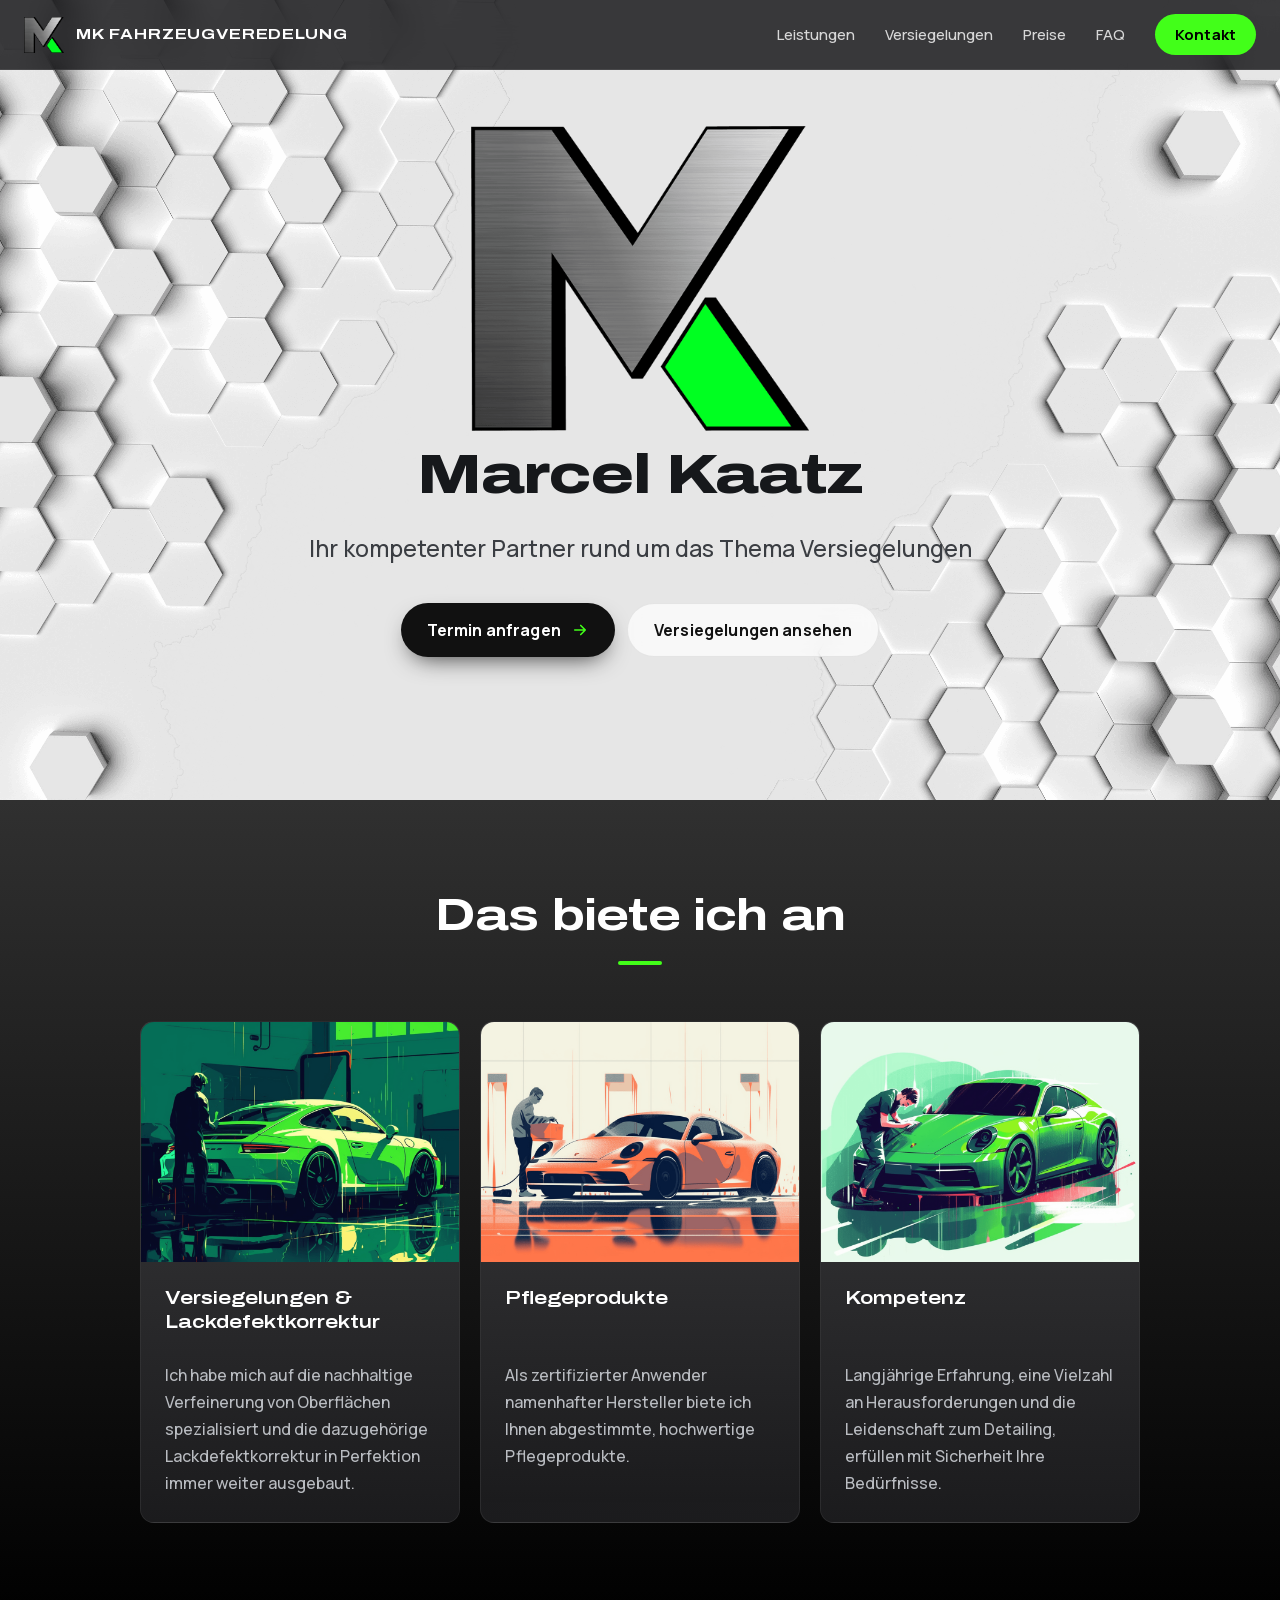
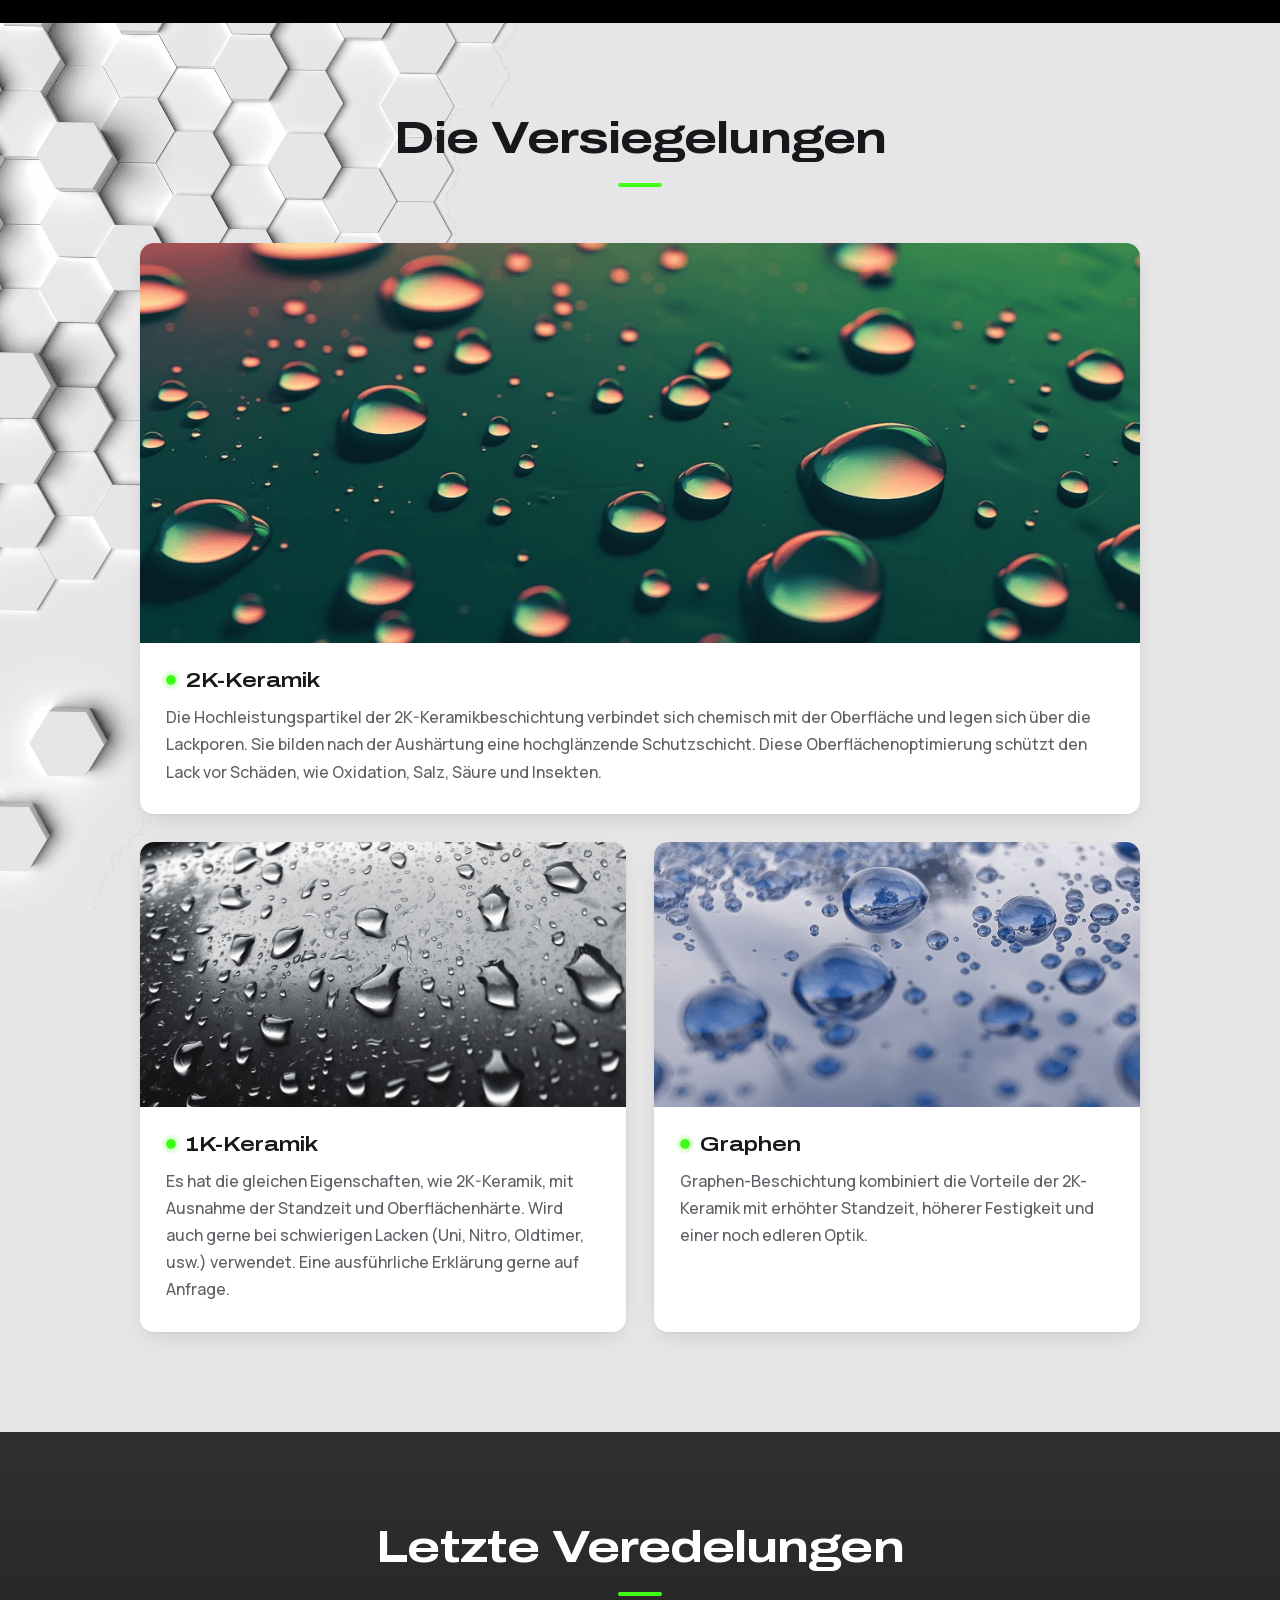
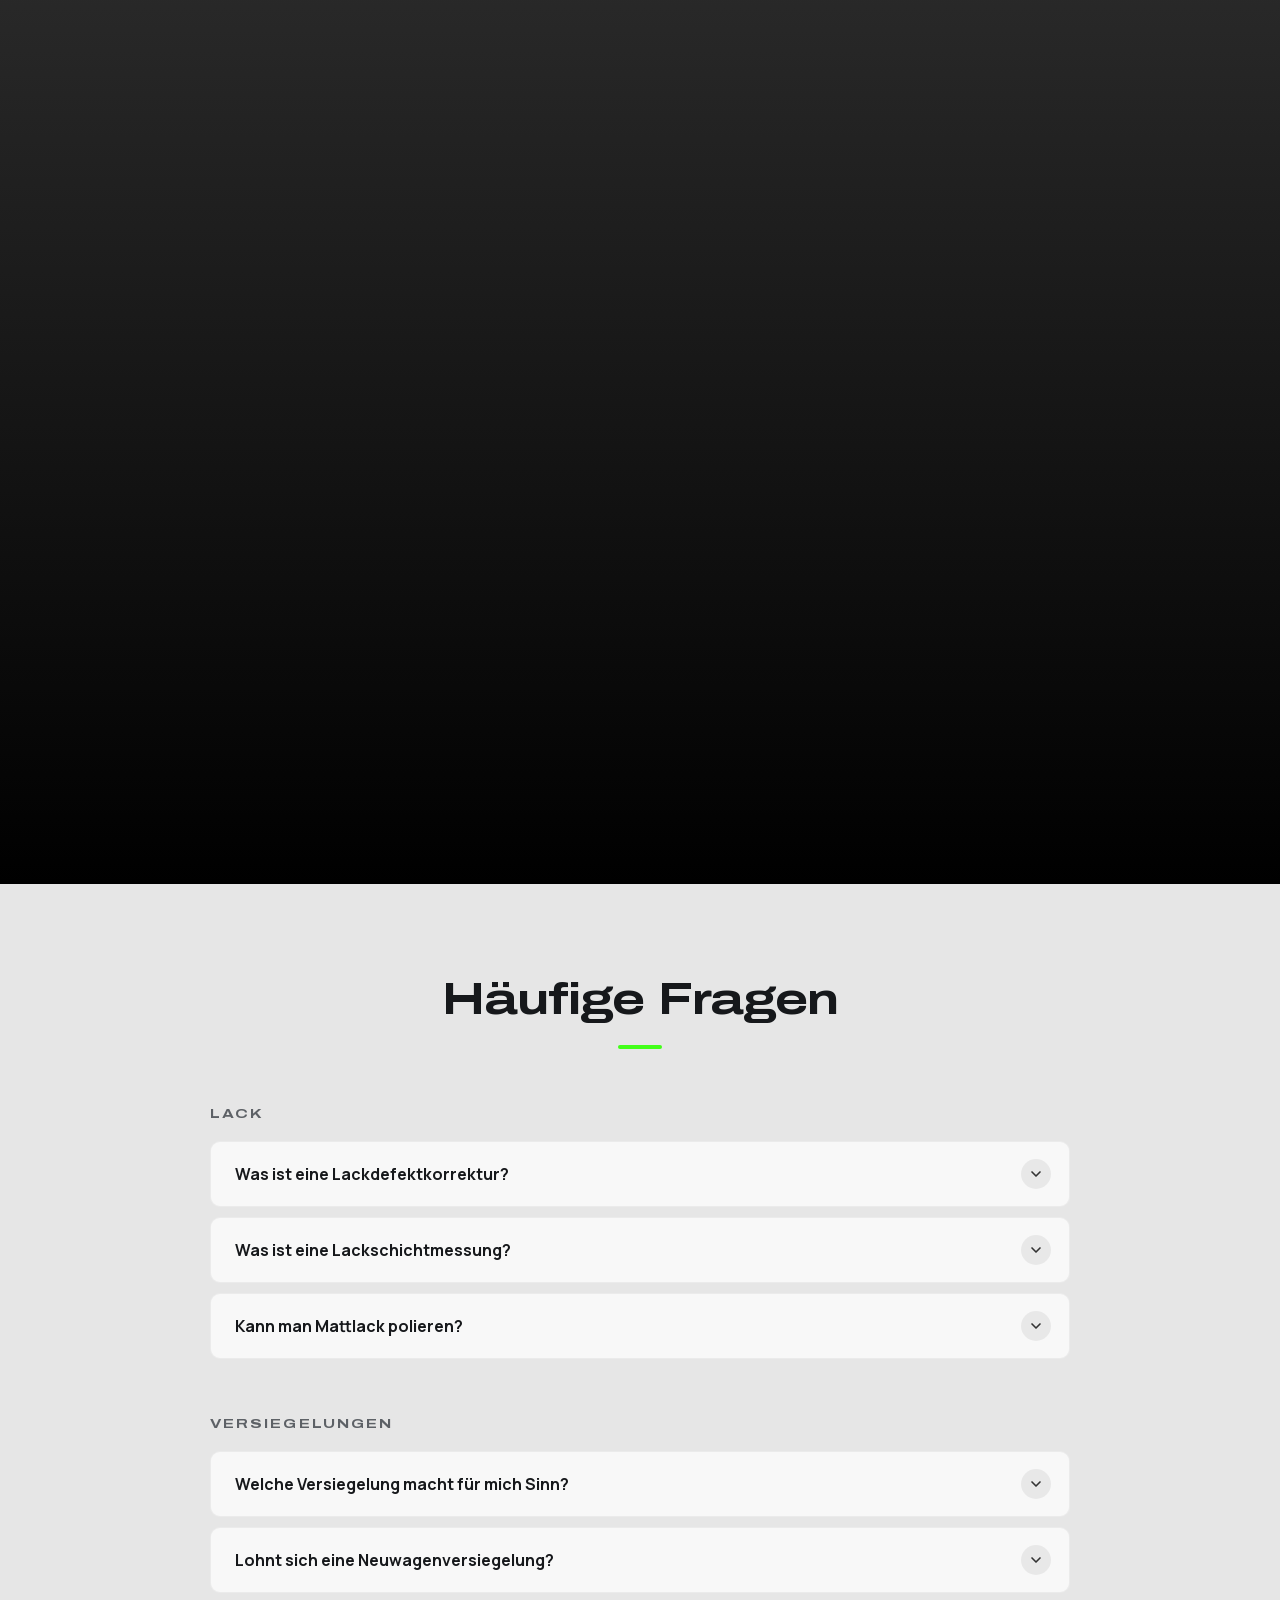
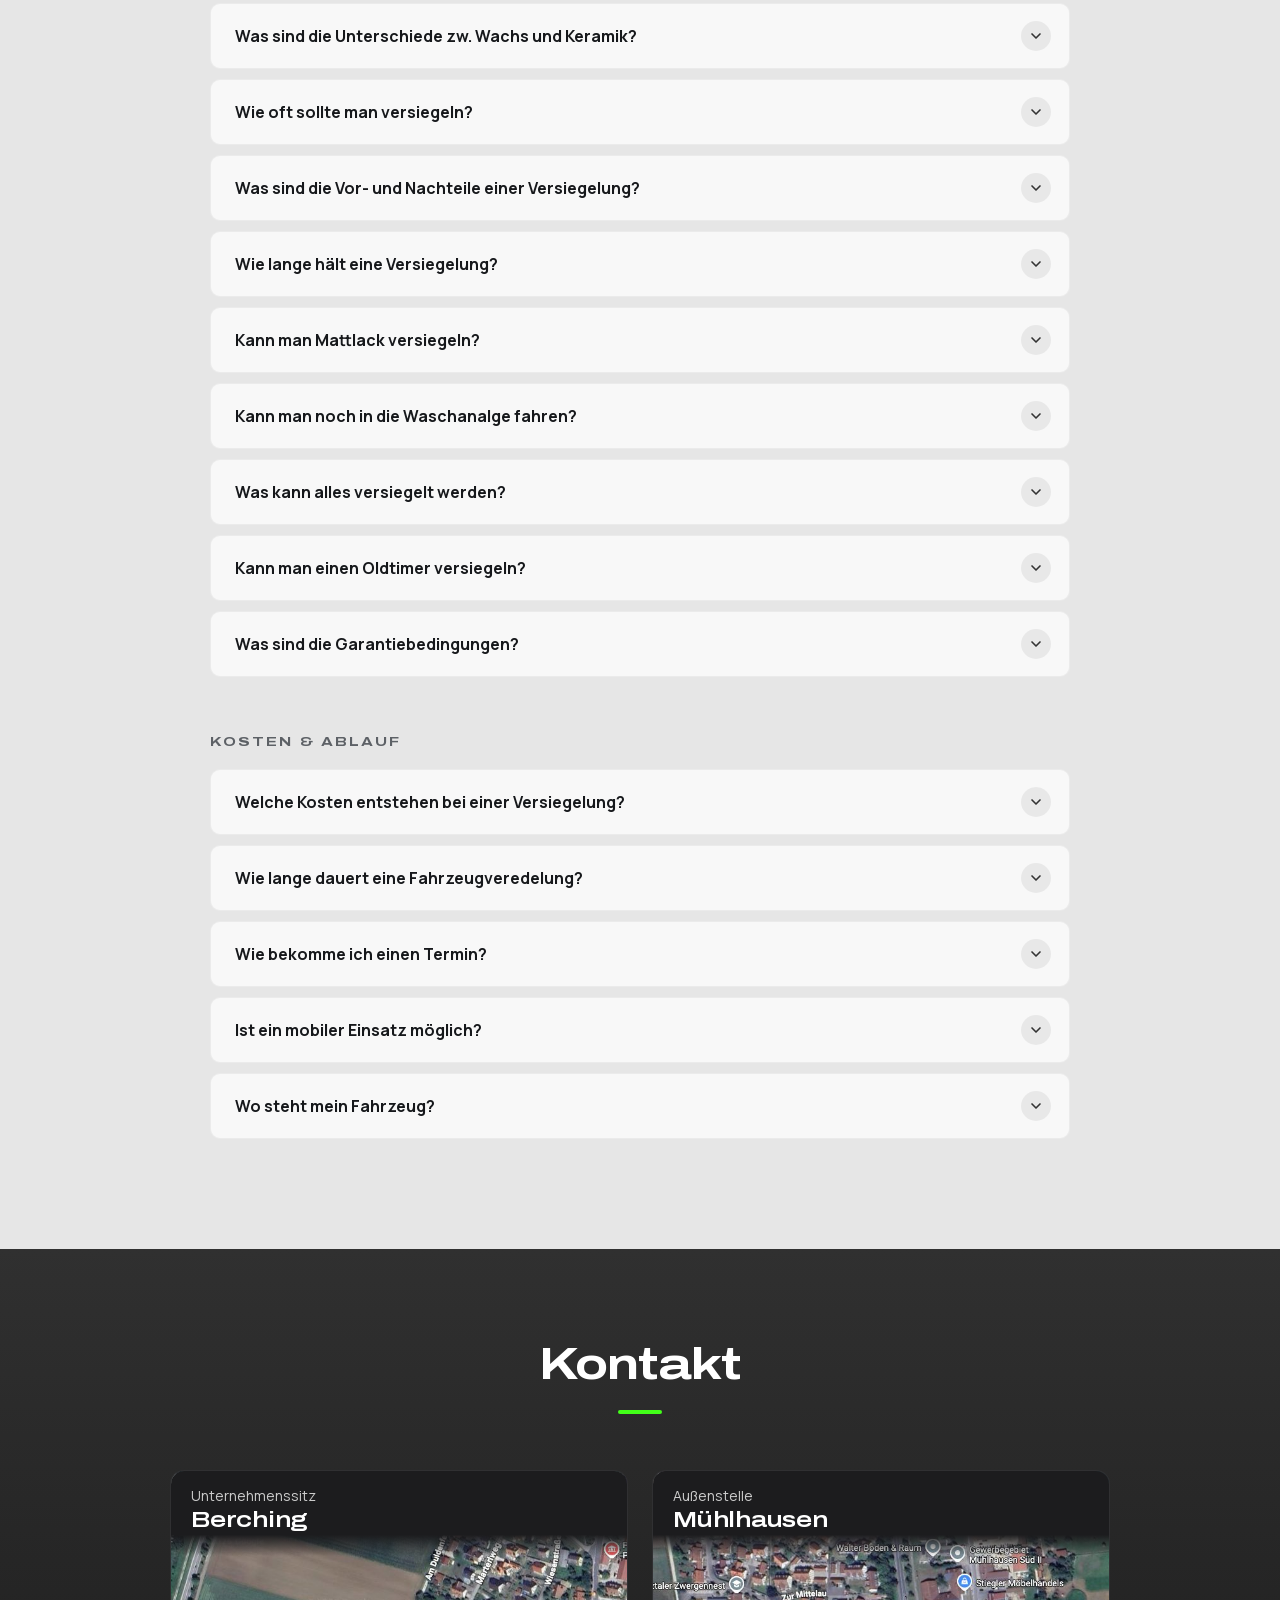
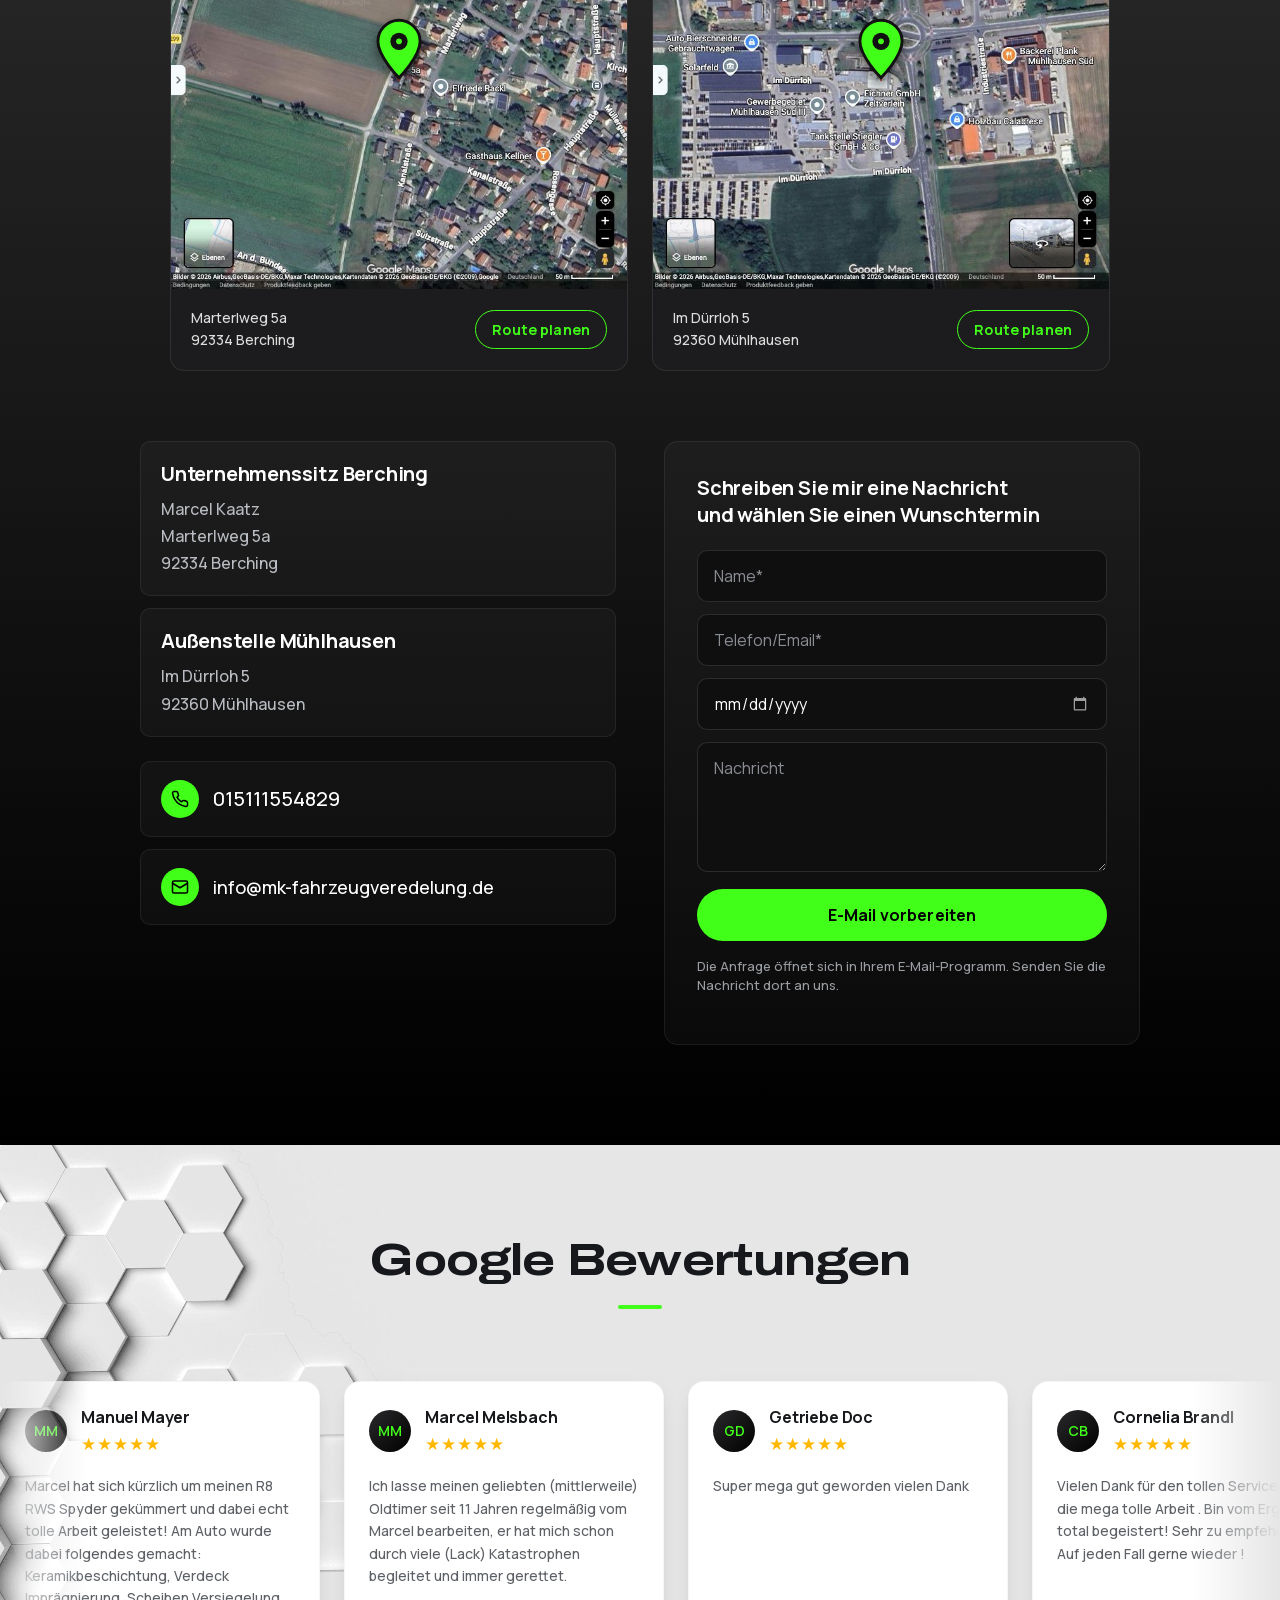
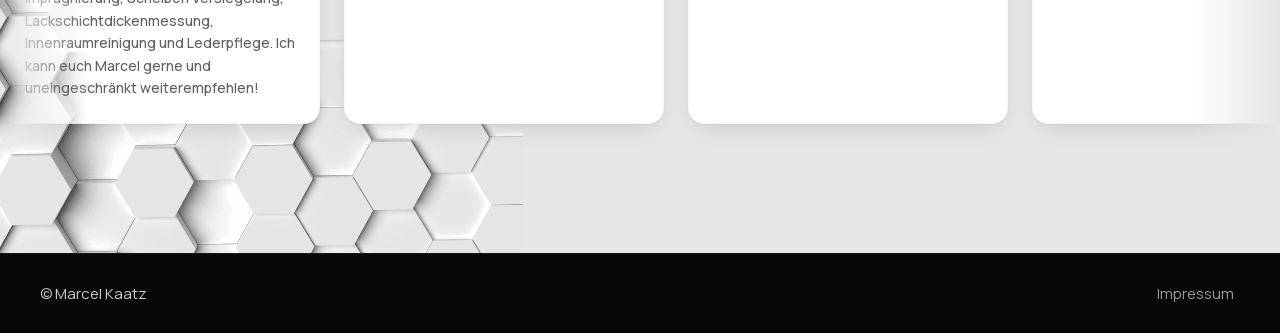
==== commit 712e4294: "Typography: Archivo Expanded headings, Manrope body text Self-hosted (SIL OFL) fonts replace Inter t" ====
--- a/index.html
+++ b/index.html
@@ -8,9 +8,9 @@
     <meta name="description"
       content="Ihr kompetenter Partner rund um das Thema Versiegelungen. Lackdefektkorrektur, Keramik- und Graphenbeschichtung von Marcel Kaatz.">
     <link rel="icon" href="assets/favicon.webp">
-    <link rel="stylesheet" href="styles.css?v=5">
-    <link rel="stylesheet" href="modern.css?v=5">
-    <script src="app.js?v=5" defer></script>
+    <link rel="stylesheet" href="styles.css?v=6">
+    <link rel="stylesheet" href="modern.css?v=6">
+    <script src="app.js?v=6" defer></script>
   </head>
   <body><a class="skip" href="#main">Zum Inhalt</a><header><a class="brand" href="#start"><img class="brand-logo" src="assets/lYPiol0EvJ5bVTIWehtzsLumBI.png" alt="" width="914" height="826">MK FAHRZEUGVEREDELUNG</a><button class="menu-toggle" aria-label="Menü öffnen" aria-controls="navigation" aria-expanded="false"><span></span><span></span><span></span></button><nav id="navigation" aria-label="Hauptnavigation"><a href="#leistungen">Leistungen</a><a href="#produkte">Versiegelungen</a><a href="#preise">Preise</a><a href="#faq">FAQ</a><a class="contact-button" href="#kontakt">Kontakt</a></nav></header><main id="main"><section class="hero honey" id="start"><div class="hero-content"><img src="assets/lYPiol0EvJ5bVTIWehtzsLumBI.png" alt="MK Fahrzeugveredelung Logo" class="logo" loading="eager" decoding="async"><h1>Marcel Kaatz</h1><p>Ihr kompetenter Partner rund um das Thema Versiegelungen</p><div class="hero-actions"><a class="btn btn-primary" href="#kontakt">Termin anfragen<svg viewBox="0 0 24 24" fill="none" stroke="currentColor" stroke-width="2.2" stroke-linecap="round" stroke-linejoin="round" aria-hidden="true"><path d="M5 12h14M13 6l6 6-6 6"/></svg></a><a class="btn btn-ghost" href="#produkte">Versiegelungen ansehen</a></div></div></section><section class="services dark" id="leistungen"><div class="container"><h2>Das biete ich an</h2><div class="service-grid"><article class="service-card"><img src="assets/WLB1YTSu5GueRPybDPyJEZvN04.png" alt="Versiegelungen &amp; Lackdefektkorrektur" class="" loading="lazy" decoding="async"><div><h3>Versiegelungen & Lackdefektkorrektur</h3><p>Ich habe mich auf die nachhaltige Verfeinerung von Oberflächen spezialisiert und die dazugehörige Lackdefektkorrektur in Perfektion immer weiter ausgebaut.</p></div></article><article class="service-card"><img src="assets/MqXlUYCLmHjBzAP0MtJjx5vH61A.png" alt="Pflegeprodukte" class="" loading="lazy" decoding="async"><div><h3>Pflegeprodukte</h3><p>Als zertifizierter Anwender namenhafter Hersteller biete ich Ihnen abgestimmte, hochwertige Pflegeprodukte.</p></div></article><article class="service-card"><img src="assets/3cdLljDawbe5D8b84ydca7aE.png" alt="Kompetenz" class="" loading="lazy" decoding="async"><div><h3>Kompetenz</h3><p>Langjährige Erfahrung, eine Vielzahl an Herausforderungen und die Leidenschaft zum Detailing, erfüllen mit Sicherheit Ihre Bedürfnisse.</p></div></article></div></div></section><section class="coatings honey" id="produkte"><div class="container"><h2 class="reveal">Die Versiegelungen</h2><div class="coating-grid"><article class="coating-card reveal"><img src="assets/sxAMIyqItShoRiV0JvCkRCBSw.png" alt="2K-Keramik" class="" loading="lazy" decoding="async"><div><h3>2K-Keramik</h3><p>Die Hochleistungspartikel der 2K-Keramikbeschichtung verbindet sich chemisch mit der Oberfläche und legen sich über die Lackporen. Sie bilden nach der Aushärtung eine hochglänzende Schutzschicht. Diese Oberflächenoptimierung schützt den Lack vor Schäden, wie Oxidation, Salz, Säure und Insekten.</p></div></article><article class="coating-card reveal"><img src="assets/0GomhRCAZj7aYgnXIZa9wUAg08c.png" alt="1K-Keramik" class="" loading="lazy" decoding="async"><div><h3>1K-Keramik</h3><p>Es hat die gleichen Eigenschaften, wie 2K-Keramik, mit Ausnahme der Standzeit und Oberflächenhärte. Wird auch gerne bei schwierigen Lacken (Uni, Nitro, Oldtimer, usw.) verwendet. Eine ausführliche Erklärung gerne auf Anfrage.</p></div></article><article class="coating-card reveal"><img src="assets/qigbbzCNBmNKOxgwpmDkmhQLjc.jpg" alt="Graphen" class="" loading="lazy" decoding="async"><div><h3>Graphen</h3><p>Graphen-Beschichtung kombiniert die Vorteile der 2K-Keramik mit erhöhter Standzeit, höherer Festigkeit und einer noch edleren Optik.</p></div></article></div></div></section><section class="gallery dark"><h2 class="reveal">Letzte Veredelungen</h2><div class="gallery-window"><div class="gallery-track "><div class="gallery-set"><button class="gallery-item" data-image="assets/XwQQpOOPvW8k6sPdu6SrqDL2LWo.jpg" aria-label="Fahrzeugveredelung 1 vergrößern"><img src="assets/XwQQpOOPvW8k6sPdu6SrqDL2LWo.jpg" alt="Fahrzeug nach der Veredelung" class="" loading="lazy" decoding="async"></button><button class="gallery-item" data-image="assets/otS4Y8DktCSLNlTebIlo0FuRBMQ.jpg" aria-label="Fahrzeugveredelung 2 vergrößern"><img src="assets/otS4Y8DktCSLNlTebIlo0FuRBMQ.jpg" alt="Fahrzeug nach der Veredelung" class="" loading="lazy" decoding="async"></button><button class="gallery-item" data-image="assets/r6NZO1qWJKyW0P8lovttPfK2JUs.jpg" aria-label="Fahrzeugveredelung 3 vergrößern"><img src="assets/r6NZO1qWJKyW0P8lovttPfK2JUs.jpg" alt="Fahrzeug nach der Veredelung" class="" loading="lazy" decoding="async"></button><button class="gallery-item" data-image="assets/iNE2X4dv1eB0U9kVVLSI5CSXM.jpeg" aria-label="Fahrzeugveredelung 4 vergrößern"><img src="assets/iNE2X4dv1eB0U9kVVLSI5CSXM.jpeg" alt="Fahrzeug nach der Veredelung" class="" loading="lazy" decoding="async"></button><button class="gallery-item" data-image="assets/soBBq1NqTaa1dt626jl5j6xSgos.jpeg" aria-label="Fahrzeugveredelung 5 vergrößern"><img src="assets/soBBq1NqTaa1dt626jl5j6xSgos.jpeg" alt="Fahrzeug nach der Veredelung" class="" loading="lazy" decoding="async"></button><button class="gallery-item" data-image="assets/CMqu4VXoQur1WqGDz2VAyBBC5w.jpg" aria-label="Fahrzeugveredelung 6 vergrößern"><img src="assets/CMqu4VXoQur1WqGDz2VAyBBC5w.jpg" alt="Fahrzeug nach der Veredelung" class="" loading="lazy" decoding="async"></button><button class="gallery-item" data-image="assets/LRp2MeaDlHQXdbh2bmSIjnrTz8.jpeg" aria-label="Fahrzeugveredelung 7 vergrößern"><img src="assets/LRp2MeaDlHQXdbh2bmSIjnrTz8.jpeg" alt="Fahrzeug nach der Veredelung" class="" loading="lazy" decoding="async"></button></div><div class="gallery-set" aria-hidden="true" inert><button class="gallery-item" data-image="assets/XwQQpOOPvW8k6sPdu6SrqDL2LWo.jpg" aria-label="Fahrzeugveredelung 1 vergrößern"><img src="assets/XwQQpOOPvW8k6sPdu6SrqDL2LWo.jpg" alt="Fahrzeug nach der Veredelung" class="" loading="lazy" decoding="async"></button><button class="gallery-item" data-image="assets/otS4Y8DktCSLNlTebIlo0FuRBMQ.jpg" aria-label="Fahrzeugveredelung 2 vergrößern"><img src="assets/otS4Y8DktCSLNlTebIlo0FuRBMQ.jpg" alt="Fahrzeug nach der Veredelung" class="" loading="lazy" decoding="async"></button><button class="gallery-item" data-image="assets/r6NZO1qWJKyW0P8lovttPfK2JUs.jpg" aria-label="Fahrzeugveredelung 3 vergrößern"><img src="assets/r6NZO1qWJKyW0P8lovttPfK2JUs.jpg" alt="Fahrzeug nach der Veredelung" class="" loading="lazy" decoding="async"></button><button class="gallery-item" data-image="assets/iNE2X4dv1eB0U9kVVLSI5CSXM.jpeg" aria-label="Fahrzeugveredelung 4 vergrößern"><img src="assets/iNE2X4dv1eB0U9kVVLSI5CSXM.jpeg" alt="Fahrzeug nach der Veredelung" class="" loading="lazy" decoding="async"></button><button class="gallery-item" data-image="assets/soBBq1NqTaa1dt626jl5j6xSgos.jpeg" aria-label="Fahrzeugveredelung 5 vergrößern"><img src="assets/soBBq1NqTaa1dt626jl5j6xSgos.jpeg" alt="Fahrzeug nach der Veredelung" class="" loading="lazy" decoding="async"></button><button class="gallery-item" data-image="assets/CMqu4VXoQur1WqGDz2VAyBBC5w.jpg" aria-label="Fahrzeugveredelung 6 vergrößern"><img src="assets/CMqu4VXoQur1WqGDz2VAyBBC5w.jpg" alt="Fahrzeug nach der Veredelung" class="" loading="lazy" decoding="async"></button><button class="gallery-item" data-image="assets/LRp2MeaDlHQXdbh2bmSIjnrTz8.jpeg" aria-label="Fahrzeugveredelung 7 vergrößern"><img src="assets/LRp2MeaDlHQXdbh2bmSIjnrTz8.jpeg" alt="Fahrzeug nach der Veredelung" class="" loading="lazy" decoding="async"></button></div></div></div><div class="gallery-window"><div class="gallery-track reverse"><div class="gallery-set"><button class="gallery-item" data-image="assets/MYBSIAazP7o2SzW5NUPzJsYEKI.jpeg" aria-label="Fahrzeugveredelung 8 vergrößern"><img src="assets/MYBSIAazP7o2SzW5NUPzJsYEKI.jpeg" alt="Fahrzeug nach der Veredelung" class="" loading="lazy" decoding="async"></button><button class="gallery-item" data-image="assets/D0Zoy6B1YbjJcM09gCXt2bfvSk.jpeg" aria-label="Fahrzeugveredelung 9 vergrößern"><img src="assets/D0Zoy6B1YbjJcM09gCXt2bfvSk.jpeg" alt="Fahrzeug nach der Veredelung" class="" loading="lazy" decoding="async"></button><button class="gallery-item" data-image="assets/VG6XzdZC0V3N2g6vWedgpoZks.jpeg" aria-label="Fahrzeugveredelung 10 vergrößern"><img src="assets/VG6XzdZC0V3N2g6vWedgpoZks.jpeg" alt="Fahrzeug nach der Veredelung" class="" loading="lazy" decoding="async"></button><button class="gallery-item" data-image="assets/6HIPshToE4t1GnzdojVzKo8ASVM.jpg" aria-label="Fahrzeugveredelung 11 vergrößern"><img src="assets/6HIPshToE4t1GnzdojVzKo8ASVM.jpg" alt="Fahrzeug nach der Veredelung" class="" loading="lazy" decoding="async"></button><button class="gallery-item" data-image="assets/h1iEAYLNM6Qe1mlRmsC7ubmUI.jpeg" aria-label="Fahrzeugveredelung 12 vergrößern"><img src="assets/h1iEAYLNM6Qe1mlRmsC7ubmUI.jpeg" alt="Fahrzeug nach der Veredelung" class="" loading="lazy" decoding="async"></button><button class="gallery-item" data-image="assets/geQQcV83LbrKrCWx0maOvZsork.jpeg" aria-label="Fahrzeugveredelung 13 vergrößern"><img src="assets/geQQcV83LbrKrCWx0maOvZsork.jpeg" alt="Fahrzeug nach der Veredelung" class="" loading="lazy" decoding="async"></button></div><div class="gallery-set" aria-hidden="true" inert><button class="gallery-item" data-image="assets/MYBSIAazP7o2SzW5NUPzJsYEKI.jpeg" aria-label="Fahrzeugveredelung 8 vergrößern"><img src="assets/MYBSIAazP7o2SzW5NUPzJsYEKI.jpeg" alt="Fahrzeug nach der Veredelung" class="" loading="lazy" decoding="async"></button><button class="gallery-item" data-image="assets/D0Zoy6B1YbjJcM09gCXt2bfvSk.jpeg" aria-label="Fahrzeugveredelung 9 vergrößern"><img src="assets/D0Zoy6B1YbjJcM09gCXt2bfvSk.jpeg" alt="Fahrzeug nach der Veredelung" class="" loading="lazy" decoding="async"></button><button class="gallery-item" data-image="assets/VG6XzdZC0V3N2g6vWedgpoZks.jpeg" aria-label="Fahrzeugveredelung 10 vergrößern"><img src="assets/VG6XzdZC0V3N2g6vWedgpoZks.jpeg" alt="Fahrzeug nach der Veredelung" class="" loading="lazy" decoding="async"></button><button class="gallery-item" data-image="assets/6HIPshToE4t1GnzdojVzKo8ASVM.jpg" aria-label="Fahrzeugveredelung 11 vergrößern"><img src="assets/6HIPshToE4t1GnzdojVzKo8ASVM.jpg" alt="Fahrzeug nach der Veredelung" class="" loading="lazy" decoding="async"></button><button class="gallery-item" data-image="assets/h1iEAYLNM6Qe1mlRmsC7ubmUI.jpeg" aria-label="Fahrzeugveredelung 12 vergrößern"><img src="assets/h1iEAYLNM6Qe1mlRmsC7ubmUI.jpeg" alt="Fahrzeug nach der Veredelung" class="" loading="lazy" decoding="async"></button><button class="gallery-item" data-image="assets/geQQcV83LbrKrCWx0maOvZsork.jpeg" aria-label="Fahrzeugveredelung 13 vergrößern"><img src="assets/geQQcV83LbrKrCWx0maOvZsork.jpeg" alt="Fahrzeug nach der Veredelung" class="" loading="lazy" decoding="async"></button></div></div></div></section><section class="faq" id="faq"><div class="container"><h2 class="reveal">Häufige Fragen</h2><div class="faq-group" ><h3 class="group-title reveal">Lack</h3><details><summary>Was ist eine Lackdefektkorrektur?</summary><div class="answer">Unter &quot;Lackdefektkorrektur&quot; versteht man das Bearbeiten des Klarlacks mit mehr oder weniger schleifenden Methoden, um den Lack in (meist) mehreren Poliergängen von Defekten (Kratzer, Hologrammen, Verschleifungen usw.) zu befreien.</div></details><details><summary>Was ist eine Lackschichtmessung?</summary><div class="answer">Wir messen mit dem NexPTG die Lackdicke in μm (Mikrometer). Dabei erkennt das Gerät, welches Metall sich darunter verbirgt (Aluminium, Stahl oder Stahl + Verzinkung) und ob es sich um die originale Lackschicht handelt. Die Standard-Lackdicke ab Werk beträgt maximal 150 μm.<br><br>Ein ausführliches Protokoll kann gerne an Sie ausgehändigt werden.</div></details><details><summary>Kann man Mattlack polieren?</summary><div class="answer">Nein. Fahrzeuge mit Mattlackierung dürfen nicht poliert werden. Durch das Polieren erhält der Lack eine glänzende Oberfläche.</div></details></div><div class="faq-group" ><h3 class="group-title reveal">Versiegelungen</h3><details><summary>Welche Versiegelung macht für mich Sinn?</summary><div class="answer">Diese Frage würde ich gerne mit Ihnen persönlich abklären, da es viele Faktoren im Vorfeld abzuklären gilt. Abgestimmt mit Ihren Bedürfnissen finden wir die richtige Versiegelung für Sie.</div></details><details><summary>Lohnt sich eine Neuwagenversiegelung?</summary><div class="answer">Klar, egal ob Wachs oder Keramik, man möchte ja seinen neuen Wagen auch schützen und pflegen.</div></details><details><summary>Was sind die Unterschiede zw. Wachs und Keramik?</summary><div class="answer">Der große Unterschied ist, dass ein Wachs auf dem Lack aufliegt, während eine Keramikversiegelung sich durch eine chemische Reaktion fest mit dem Lack verbindet. Daher haben beide auch sehr unterschiedliche Standzeiten und Wirkungen.</div></details><details><summary>Wie oft sollte man versiegeln?</summary><div class="answer">Dies hängt von mehreren Faktoren ab:<br>Fahrleistung/Pflege/Waschanlagenauto usw.<br>Und hier sollte man auch unterscheiden, ob das Fahrzeug keramisch oder mit Wachs versiegelt ist.<br>Wachs würde ich jedes halbe Jahr auffrischen, Keramik je nach Bedarf (1-3 Jahre).</div></details><details><summary>Was sind die Vor- und Nachteile einer Versiegelung?</summary><div class="answer">Allgemein:<br><br>-Leichtere Reinigung des Fahrzeugs<br>-Resistenter gegen Vogelkot<br>-Insekteneinschläge lassen sich leichter entfernen<br>-Schöner Glanz<br><br>Vorteile bei Keramik:<br>-UV-beständig<br>-Härteste Versiegelungsart<br>-Chemische Verbindung mit dem Lack<br>-Standzeiten über 2-3 Jahre möglich (je nach Pflege/Beanspruchung)<br>-Kunststoffteile können mitversiegelt werden<br><br>Nachteile Keramik:<br>-Preisintensivste Versiegelungsart</div></details><details><summary>Wie lange hält eine Versiegelung?</summary><div class="answer">Das entscheiden Sie, egal ob Wachs oder Keramik, die Pflege danach entscheidet die Standzeit.<br><br>Aber keine Sorge, ich berate Sie ausführlich darüber. Und auch nach getaner Arbeit bin ich weiterhin erreichbar für Sie bei offenen Fragen und Anregungen.</div></details><details><summary>Kann man Mattlack versiegeln?</summary><div class="answer">Ja</div></details><details><summary>Kann man noch in die Waschanalge fahren?</summary><div class="answer">Klar, jedoch verringert sich die Standzeit durch die mechanische Wirkung der Waschbürsten und der dazugehörigen Waschchemie.</div></details><details><summary>Was kann alles versiegelt werden?</summary><div class="answer">Lack<br>GFK<br>Scheiben<br>Felgen<br>Bremssättel <br>Stoffverdeck</div></details><details><summary>Kann man einen Oldtimer versiegeln?</summary><div class="answer">Na klar, es ist zum Teil aufwändiger, aber lohnt sich in der Regel auf jeden Fall. Die passende Versiegelung wird vor Ort mit Ihnen bestimmt und auch fachmännisch umgesetzt</div></details><details><summary>Was sind die Garantiebedingungen?</summary><div class="answer">Kurz und knapp: Ich gebe KEINE Garantie auf meine Versiegelungen, da nicht ich, sondern der Kunde für die Standzeit verantwortlich ist!<br><br>In der Regel hält eine Keramik aber zwischen 20.000-40.000 km / 2-5 Jahre. Diese Angaben sind kein Versprechen, sondern selbst getestete und von Kunden beschriebene Angaben!!!<br><br>Ich stehe hinter meiner Arbeit, und falls mal etwas nicht stimmen sollte mit der Versiegelung, bitte einfach Bescheid geben. Lösungen entstehen durch richtige Kommunikation.</div></details></div><div class="faq-group" id="preise"><h3 class="group-title reveal">Kosten & Ablauf</h3><details><summary>Welche Kosten entstehen bei einer Versiegelung?</summary><div class="answer">Es ist abhängig von der Leistung und Versiegelung, die Sie haben möchten.<br><br>Dieses Thema wird bei der ersten Besichtigung ausführlich besprochen und mit Ihren Wünschen abgeglichen.</div></details><details><summary>Wie lange dauert eine Fahrzeugveredelung?</summary><div class="answer">Das richtet sich nach den Wünschen des Kunden und der dazugehörigen Versiegelung.<br>Eine Keramikversiegelung kann ca. 2-3 Tage in Anspruch nehmen.</div></details><details><summary>Wie bekomme ich einen Termin?</summary><div class="answer">Einfach anrufen oder per WhatsApp schreiben.<br>Natürlich können Sie auch das Kontaktformular weiter unten nutzen.</div></details><details><summary>Ist ein mobiler Einsatz möglich?</summary><div class="answer">Selbstverständlich, Gegebenheiten müssen aber vor Ort geprüft werden.</div></details><details><summary>Wo steht mein Fahrzeug?</summary><div class="answer">Ihr Fahrzeug steht in einer abgesperrten, videoüberwachten Halle.</div></details></div></div></section><section class="contact dark" id="kontakt"><div class="container"><h2 class="reveal">Kontakt</h2><div class="location-maps reveal"><figure class="location-map" data-location="berching"><a class="map-view" href="https://www.google.com/maps/search/?api=1&amp;query=Marterlweg+5a%2C+92334+Berching" target="_blank" rel="noopener" aria-label="Unternehmenssitz Berching in Google Maps öffnen"><img src="assets/map-berching.jpg" alt="Google Maps Satellitenansicht: Marterlweg 5a, 92334 Berching" width="720" height="660" loading="lazy" decoding="async"><span class="location-caption"><span>Unternehmenssitz</span><strong>Berching</strong></span><span class="brand-map-marker" aria-hidden="true"><svg viewBox="0 0 48 64" aria-hidden="true"><path d="M24 2C11.9 2 2 11.9 2 24c0 16 22 38 22 38s22-22 22-38C46 11.9 36.1 2 24 2Z" fill="#42ff19" stroke="#111" stroke-width="3"/><circle cx="24" cy="24" r="9" fill="#111"/><circle cx="24" cy="24" r="3" fill="#42ff19"/></svg></span></a><figcaption><p>Marterlweg 5a<br>92334 Berching</p><a class="route-link" href="https://www.google.com/maps/dir/?api=1&amp;destination=Marterlweg+5a%2C+92334+Berching" target="_blank" rel="noopener">Route planen</a></figcaption></figure><figure class="location-map" data-location="muehlhausen"><a class="map-view" href="https://www.google.com/maps/search/?api=1&amp;query=Im+D%C3%BCrrloh+5%2C+92360+M%C3%BChlhausen" target="_blank" rel="noopener" aria-label="Außenstelle Mühlhausen in Google Maps öffnen"><img src="assets/map-muehlhausen.jpg" alt="Google Maps Satellitenansicht: Im Dürrloh 5, 92360 Mühlhausen" width="720" height="660" loading="lazy" decoding="async"><span class="location-caption"><span>Außenstelle</span><strong>Mühlhausen</strong></span><span class="brand-map-marker" aria-hidden="true"><svg viewBox="0 0 48 64" aria-hidden="true"><path d="M24 2C11.9 2 2 11.9 2 24c0 16 22 38 22 38s22-22 22-38C46 11.9 36.1 2 24 2Z" fill="#42ff19" stroke="#111" stroke-width="3"/><circle cx="24" cy="24" r="9" fill="#111"/><circle cx="24" cy="24" r="3" fill="#42ff19"/></svg></span></a><figcaption><p>Im Dürrloh 5<br>92360 Mühlhausen</p><a class="route-link" href="https://www.google.com/maps/dir/?api=1&amp;destination=Im+D%C3%BCrrloh+5%2C+92360+M%C3%BChlhausen" target="_blank" rel="noopener">Route planen</a></figcaption></figure></div><div class="contact-grid"><div class="addresses reveal"><a href="https://www.google.com/maps/search/?api=1&amp;query=Marterlweg+5a%2C+92334+Berching" target="_blank" rel="noopener"><h3>Unternehmenssitz Berching</h3><p>Marcel Kaatz<br>Marterlweg 5a<br>92334 Berching</p></a><a href="https://www.google.com/maps/search/?api=1&amp;query=Im+D%C3%BCrrloh+5%2C+92360+M%C3%BChlhausen" target="_blank" rel="noopener"><h3>Außenstelle Mühlhausen</h3><p>Im Dürrloh 5<br>92360 Mühlhausen</p></a><a class="phone" href="tel:015111554829"><span class="contact-icon" aria-hidden="true"><svg viewBox="0 0 24 24" fill="none" stroke="currentColor" stroke-width="2" stroke-linecap="round" stroke-linejoin="round"><path d="M22 16.9v3a2 2 0 0 1-2.2 2 19.8 19.8 0 0 1-8.6-3.1 19.5 19.5 0 0 1-6-6A19.8 19.8 0 0 1 2.1 4.2 2 2 0 0 1 4.1 2h3a2 2 0 0 1 2 1.7c.1.9.4 1.8.7 2.7a2 2 0 0 1-.5 2.1L8 9.8a16 16 0 0 0 6 6l1.3-1.3a2 2 0 0 1 2.1-.4c.9.3 1.8.6 2.7.7a2 2 0 0 1 1.7 2z"/></svg></span>015111554829</a><a class="email" href="mailto:info@mk-fahrzeugveredelung.de"><span class="contact-icon" aria-hidden="true"><svg viewBox="0 0 24 24" fill="none" stroke="currentColor" stroke-width="2" stroke-linecap="round" stroke-linejoin="round"><rect x="2" y="4" width="20" height="16" rx="2"/><path d="m22 7-10 6L2 7"/></svg></span>info@mk-fahrzeugveredelung.de</a></div><div class="form-wrap reveal"><h3>Schreiben Sie mir eine Nachricht <br>und wählen Sie einen Wunschtermin</h3><form id="contact-form"><label class="sr-only" for="name">Name</label><input id="name" name="name" placeholder="Name*" autocomplete="name" required maxlength="100"><label class="sr-only" for="contact">Telefon oder Email</label><input id="contact" name="contact" placeholder="Telefon/Email*" autocomplete="email" required maxlength="150"><label class="sr-only" for="date">Wunschtermin</label><input id="date" type="date" name="date" aria-label="Wunschtermin"><label class="sr-only" for="message">Nachricht</label><textarea id="message" name="message" placeholder="Nachricht" maxlength="5000"></textarea><button class="submit" type="submit">E-Mail vorbereiten</button><p class="form-note">Die Anfrage öffnet sich in Ihrem E-Mail-Programm. Senden Sie die Nachricht dort an uns.</p><p id="form-status" role="status"></p></form></div></div></div></section><section class="reviews honey"><h2 class="reveal">Google Bewertungen</h2><div class="reviews-window"><div class="reviews-track"><div class="reviews-set"><article class="review-card"><div class="review-header"><span class="avatar">MM</span><div><h3>Manuel Mayer</h3><div class="stars" aria-label="5 von 5 Sternen">★★★★★</div></div></div><p>Marcel hat sich kürzlich um meinen R8 RWS Spyder gekümmert und dabei echt tolle Arbeit geleistet!  Am Auto wurde dabei folgendes gemacht: Keramikbeschichtung, Verdeck Imprägnierung, Scheiben Versiegelung, Lackschichtdickenmessung, Innenraumreinigung und Lederpflege.  Ich kann euch Marcel gerne und uneingeschränkt weiterempfehlen!</p></article><article class="review-card"><div class="review-header"><span class="avatar">MM</span><div><h3>Marcel Melsbach</h3><div class="stars" aria-label="5 von 5 Sternen">★★★★★</div></div></div><p>Ich lasse meinen geliebten (mittlerweile) Oldtimer seit 11 Jahren regelmäßig vom Marcel bearbeiten, er hat mich schon durch viele (Lack) Katastrophen begleitet und immer gerettet.</p></article><article class="review-card"><div class="review-header"><span class="avatar">GD</span><div><h3>Getriebe Doc</h3><div class="stars" aria-label="5 von 5 Sternen">★★★★★</div></div></div><p>Super mega gut geworden vielen Dank</p></article><article class="review-card"><div class="review-header"><span class="avatar">CB</span><div><h3>Cornelia Brandl</h3><div class="stars" aria-label="5 von 5 Sternen">★★★★★</div></div></div><p>Vielen Dank für den tollen Service und die mega tolle Arbeit . Bin vom Ergebnis total begeistert! Sehr zu empfehlen ! Auf jeden Fall gerne wieder !</p></article><article class="review-card"><div class="review-header"><span class="avatar">FO</span><div><h3>Ferley Ospina Valen...</h3><div class="stars" aria-label="5 von 5 Sternen">★★★★★</div></div></div><p>Ein sehr erfahrener Mann der sein Handwerk meistert wie kein anderer. Kann ich jedem nur ans Herz legen, wenn man auf Qualität Wert legt. Besonders begeistert bin ich von der Kommunikation sowie von der Kundenorientierung von Marcel...</p></article><article class="review-card"><div class="review-header"><span class="avatar">AS</span><div><h3>andreas sprengnagel</h3><div class="stars" aria-label="5 von 5 Sternen">★★★★★</div></div></div><p>Sehr informative Schulung über die Polier und Beschichtungstechnik</p></article><article class="review-card"><div class="review-header"><span class="avatar">TS</span><div><h3>tstst sts</h3><div class="stars" aria-label="5 von 5 Sternen">★★★★★</div></div></div><p>Top!!. Gerne jederzeit wieder!. Total freundlich und eine sehr gute Arbeit. Habe das Volle Programm genommen (Keramik inkl. Felgen + Bremssättel + Das gesamte Auto.! Die Veränderung wie es davor war und danach ist der Hammer. Empfehle auf alle fälle weiter bei ihm die Veredelung zu machen...</p></article><article class="review-card"><div class="review-header"><span class="avatar">M</span><div><h3>Margarete</h3><div class="stars" aria-label="5 von 5 Sternen">★★★★★</div></div></div><p>Unsere Auto bekam  eine Keramikbeschichtung. Es bestanden zunächst Bedenken, ob dies bei einem Neuwagen überhaupt Sinn macht, aber wir wurden eines Besseren belehrt. Nicht nur, dass der Wagen  nach der Behandlung auch an den Stellen, die nur schwer zugänglich sind glänzt und blinkt...</p></article><article class="review-card"><div class="review-header"><span class="avatar">HL</span><div><h3>Harry Lewe</h3><div class="stars" aria-label="5 von 5 Sternen">★★★★★</div></div></div><p>Haben unseren geliebten Oldtimer in diese professionellen Hände gegeben und waren mehr als zufrieden mit dem Ergebnis! Das Auto wurde bei uns zu Hause poliert und zweifach keramikversiegelt. Wir wurden über die einzelnen Arbeitsschritte sowie die schwierigen Stellen des Lacks ausführlich beraten...</p></article><article class="review-card"><div class="review-header"><span class="avatar">W</span><div><h3>werkstattdesboesen...</h3><div class="stars" aria-label="5 von 5 Sternen">★★★★★</div></div></div><p>Sehr saubere Arbeit, bis ins Detail! Keramik Versiegelungen level endgegner 👍🏻 Vielen Dank Marcel</p></article><article class="review-card"><div class="review-header"><span class="avatar">JH</span><div><h3>Julian Hofmann</h3><div class="stars" aria-label="5 von 5 Sternen">★★★★★</div></div></div><p>Netter sympathischer Kontakt. Saubere und ausführliche Arbeitsweise. Guter Lehrgangsleiter mit reichlich Erfahrung.</p></article></div><div class="reviews-set" aria-hidden="true" inert><article class="review-card"><div class="review-header"><span class="avatar">MM</span><div><h3>Manuel Mayer</h3><div class="stars" aria-label="5 von 5 Sternen">★★★★★</div></div></div><p>Marcel hat sich kürzlich um meinen R8 RWS Spyder gekümmert und dabei echt tolle Arbeit geleistet!  Am Auto wurde dabei folgendes gemacht: Keramikbeschichtung, Verdeck Imprägnierung, Scheiben Versiegelung, Lackschichtdickenmessung, Innenraumreinigung und Lederpflege.  Ich kann euch Marcel gerne und uneingeschränkt weiterempfehlen!</p></article><article class="review-card"><div class="review-header"><span class="avatar">MM</span><div><h3>Marcel Melsbach</h3><div class="stars" aria-label="5 von 5 Sternen">★★★★★</div></div></div><p>Ich lasse meinen geliebten (mittlerweile) Oldtimer seit 11 Jahren regelmäßig vom Marcel bearbeiten, er hat mich schon durch viele (Lack) Katastrophen begleitet und immer gerettet.</p></article><article class="review-card"><div class="review-header"><span class="avatar">GD</span><div><h3>Getriebe Doc</h3><div class="stars" aria-label="5 von 5 Sternen">★★★★★</div></div></div><p>Super mega gut geworden vielen Dank</p></article><article class="review-card"><div class="review-header"><span class="avatar">CB</span><div><h3>Cornelia Brandl</h3><div class="stars" aria-label="5 von 5 Sternen">★★★★★</div></div></div><p>Vielen Dank für den tollen Service und die mega tolle Arbeit . Bin vom Ergebnis total begeistert! Sehr zu empfehlen ! Auf jeden Fall gerne wieder !</p></article><article class="review-card"><div class="review-header"><span class="avatar">FO</span><div><h3>Ferley Ospina Valen...</h3><div class="stars" aria-label="5 von 5 Sternen">★★★★★</div></div></div><p>Ein sehr erfahrener Mann der sein Handwerk meistert wie kein anderer. Kann ich jedem nur ans Herz legen, wenn man auf Qualität Wert legt. Besonders begeistert bin ich von der Kommunikation sowie von der Kundenorientierung von Marcel...</p></article><article class="review-card"><div class="review-header"><span class="avatar">AS</span><div><h3>andreas sprengnagel</h3><div class="stars" aria-label="5 von 5 Sternen">★★★★★</div></div></div><p>Sehr informative Schulung über die Polier und Beschichtungstechnik</p></article><article class="review-card"><div class="review-header"><span class="avatar">TS</span><div><h3>tstst sts</h3><div class="stars" aria-label="5 von 5 Sternen">★★★★★</div></div></div><p>Top!!. Gerne jederzeit wieder!. Total freundlich und eine sehr gute Arbeit. Habe das Volle Programm genommen (Keramik inkl. Felgen + Bremssättel + Das gesamte Auto.! Die Veränderung wie es davor war und danach ist der Hammer. Empfehle auf alle fälle weiter bei ihm die Veredelung zu machen...</p></article><article class="review-card"><div class="review-header"><span class="avatar">M</span><div><h3>Margarete</h3><div class="stars" aria-label="5 von 5 Sternen">★★★★★</div></div></div><p>Unsere Auto bekam  eine Keramikbeschichtung. Es bestanden zunächst Bedenken, ob dies bei einem Neuwagen überhaupt Sinn macht, aber wir wurden eines Besseren belehrt. Nicht nur, dass der Wagen  nach der Behandlung auch an den Stellen, die nur schwer zugänglich sind glänzt und blinkt...</p></article><article class="review-card"><div class="review-header"><span class="avatar">HL</span><div><h3>Harry Lewe</h3><div class="stars" aria-label="5 von 5 Sternen">★★★★★</div></div></div><p>Haben unseren geliebten Oldtimer in diese professionellen Hände gegeben und waren mehr als zufrieden mit dem Ergebnis! Das Auto wurde bei uns zu Hause poliert und zweifach keramikversiegelt. Wir wurden über die einzelnen Arbeitsschritte sowie die schwierigen Stellen des Lacks ausführlich beraten...</p></article><article class="review-card"><div class="review-header"><span class="avatar">W</span><div><h3>werkstattdesboesen...</h3><div class="stars" aria-label="5 von 5 Sternen">★★★★★</div></div></div><p>Sehr saubere Arbeit, bis ins Detail! Keramik Versiegelungen level endgegner 👍🏻 Vielen Dank Marcel</p></article><article class="review-card"><div class="review-header"><span class="avatar">JH</span><div><h3>Julian Hofmann</h3><div class="stars" aria-label="5 von 5 Sternen">★★★★★</div></div></div><p>Netter sympathischer Kontakt. Saubere und ausführliche Arbeitsweise. Guter Lehrgangsleiter mit reichlich Erfahrung.</p></article></div></div></div></section></main><footer><span>© Marcel Kaatz</span><button id="imprint-open">Impressum</button></footer><dialog id="imprint"><button class="dialog-close" aria-label="Impressum schließen">×</button><h2>Impressum</h2><h3>Angaben gemäß § 5 TMG</h3><p>Marcel Kaatz<br>Marterlweg 5a<br>92334 Berching</p><h3>Kontakt</h3><p>Telefon: <a href="tel:015111554829">015111554829</a><br>E-Mail: <a href="mailto:info@mk-fahrzeugveredelung.de">info@mk-fahrzeugveredelung.de</a></p><h3>Verbraucherstreitbeilegung/Universalschlichtungsstelle</h3><p>Wir sind nicht bereit oder verpflichtet, an Streitbeilegungsverfahren vor einer Verbraucherschlichtungsstelle teilzunehmen.</p><p class="source">Quelle: <a href="https://www.e-recht24.de/impressum-generator.html" target="_blank" rel="noopener">e-recht24.de</a></p></dialog><dialog id="lightbox"><button class="dialog-close" aria-label="Bild schließen">×</button><img alt="Fahrzeugveredelung – Detailansicht"></dialog></body>
 </html>
--- a/modern.css
+++ b/modern.css
@@ -629,3 +629,106 @@
     transform: none;
   }
 }
+
+/* Typografie: breite Archivo für Überschriften (Motorsport-Anmutung),
+   Manrope für Fließtext (wie auf der Original-Framer-Seite) */
+@font-face {
+  font-family: 'Archivo Expanded';
+  src: url('assets/archivo-expanded.woff2') format('woff2');
+  font-weight: 500 800;
+  font-display: swap;
+}
+@font-face {
+  font-family: Manrope;
+  src: url('assets/manrope.woff2') format('woff2');
+  font-weight: 400 700;
+  font-display: swap;
+}
+:root {
+  --font-display: 'Archivo Expanded', 'Arial Black', Arial, sans-serif;
+  --font-body: Manrope, 'Helvetica Neue', Arial, sans-serif;
+}
+body {
+  font-family: var(--font-body);
+  font-feature-settings: 'ss01';
+}
+h1,
+h2,
+.brand,
+.group-title,
+.location-caption > strong,
+.coating-card h3,
+.service-card h3 {
+  font-family: var(--font-display);
+}
+h1 {
+  font-weight: 800;
+  letter-spacing: -.02em;
+  font-size: clamp(36px, 4.6vw, 56px);
+}
+h2 {
+  font-weight: 700;
+  letter-spacing: -.02em;
+  font-size: clamp(28px, 3.6vw, 44px);
+}
+h3 {
+  font-weight: 700;
+  letter-spacing: -.01em;
+}
+.service-card h3,
+.coating-card h3 {
+  font-weight: 600;
+  font-size: 18px;
+  letter-spacing: 0;
+  line-height: 1.35;
+}
+.coating-card h3 {
+  font-size: 20px;
+}
+.brand {
+  font-weight: 700;
+  font-size: 14px;
+  letter-spacing: .06em;
+}
+.hero p {
+  font-weight: 500;
+}
+.group-title {
+  font-size: 13px;
+  font-weight: 700;
+  letter-spacing: .16em;
+}
+.location-caption > strong {
+  font-size: 22px;
+  letter-spacing: -.01em;
+}
+.btn,
+.submit,
+.contact-button,
+.route-link {
+  font-weight: 700;
+  letter-spacing: .01em;
+}
+nav {
+  font-weight: 500;
+}
+.faq summary {
+  font-weight: 700;
+}
+p,
+.answer {
+  line-height: 1.7;
+  font-weight: 500;
+}
+@media (max-width: 809px) {
+  .brand {
+    font-size: 12.5px;
+    letter-spacing: .04em;
+  }
+  h2 {
+    font-size: clamp(24px, 7vw, 32px);
+  }
+  h1 {
+    font-size: clamp(32px, 9vw, 40px);
+  }
+}
